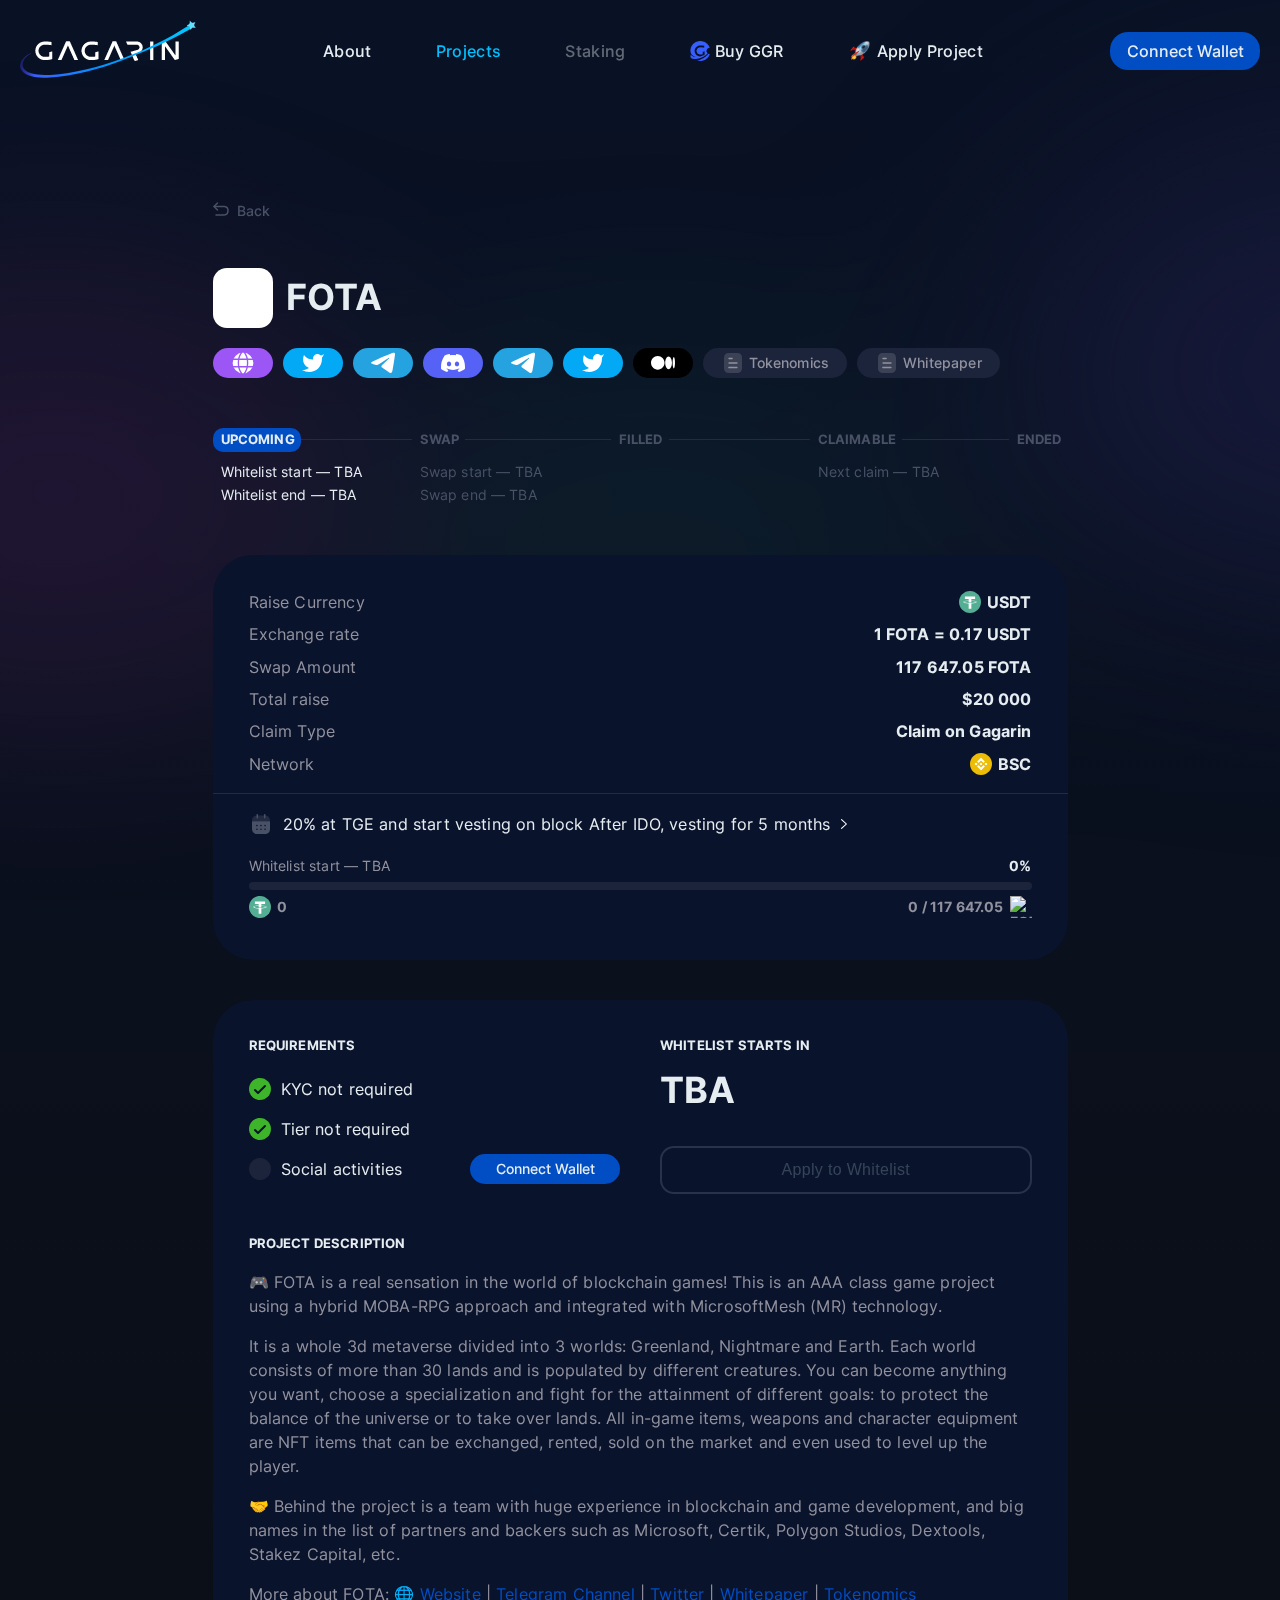
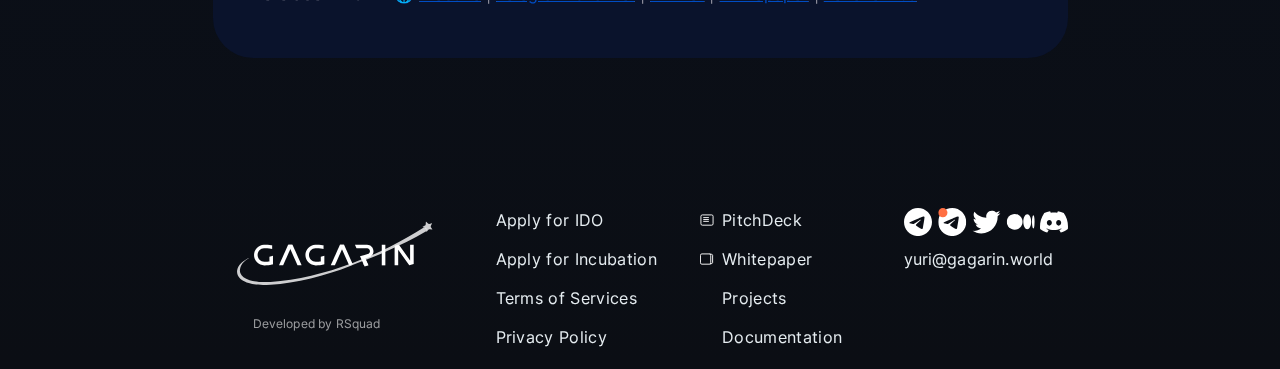
==== presale/index.html @ 229bf3e0 "create presale" ====
<!doctype html>
<html lang="en">

<head>
    <meta charset="utf-8">
    <link rel="apple-touch-icon" sizes="180x180" href="images/apple-touch-icon.png">
    <link rel="icon" type="image/png" sizes="32x32" href="images/favicon-32x32.png">
    <link rel="icon" type="image/png" sizes="16x16" href="images/favicon-16x16.png">
    <link rel="manifest" href="/site.webmanifest">
    <link rel="mask-icon" href="fonts/safari-pinned-tab.svg" color="#5bbad5">
    <link rel="manifest" href="/site.webmanifest">
    <meta name="viewport" content="width=device-width,initial-scale=1">
    <meta name="theme-color" content="#000000">
    <meta name="msapplication-TileColor" content="#ffffff">
    <meta name="description"
        content="Investing in promising projects, raising capital and incubating projects with the help of the expert community. Hold $GGR to get priority-access to project' token sales.">
    <meta name="Keywords"
        content="Launchpad , IDO, Gagarin, launchpad , Redkite, trustpad , daomaker, polkastarter and etc">
    <title>GAGARIN App</title>
    <script type="text/javascript">
        ! function (e, t, a, n, c, m, r) {
            e.ym = e.ym || function () {
                    (e.ym.a = e.ym.a || []).push(arguments)
                }, e.ym.l = 1 * new Date, m = t.createElement(a), r = t.getElementsByTagName(a)[0], m.async = 1, m.src =
                "https://mc.yandex.ru/metrika/tag.js", r.parentNode.insertBefore(m, r)
        }(window, document, "script"), ym(88573962, "init", {
            clickmap: !0,
            trackLinks: !0,
            accurateTrackBounce: !0,
            webvisor: !0
        })
    </script><noscript>
        <div><img src="88573962" style="position:absolute;left:-9999px" alt></div>
    </noscript>
    <script async src="js_1"></script>
    <script>
        function gtag() {
            dataLayer.push(arguments)
        }
        window.dataLayer = window.dataLayer || [], gtag("js", new Date), gtag("config", "G-SLQDMLQT9B")
    </script>
    <link href="css/2.966b94fa.chunk.css" rel="stylesheet">
    <link href="css/main.83d68e7c.chunk.css" rel="stylesheet">
    <style>
        /* .layout__footer {
    width: 100%;
    flex: 0 0 auto;
}
.footer {
    width: 100%;
}
.footer__inner {
    margin: 0 auto;
    max-width: 1320px;
    padding: 50px 0 20px;
    display: flex;
    align-items: center;
    justify-content: space-between;
}
.footer__column {
    display: flex;
    flex-direction: column;
    grid-gap: 15px;
    gap: 15px;
}
.footer__logo-icon {
    width: 239px;
}
.footer__copyright {
    font-size: 12px;
    color: #fff;
    opacity: .6;
    margin-left: 40px;
} */
    </style>
</head>

<body>
    <div id="root">
        <div class="app">
            <div class="layout">
                <div class="layout__inner">
                    <div class="layout__body">
                        <div class="layout__header">
                            <div class="header">
                                <div class="header__inner"><a href="/"><img
                                            src="[data-uri]"
                                            class="header__logo"></a>
                                    <div class="menu">
                                        <div class="menu__inner"><a class="menu__item"
                                                href="https://gagarin.world">About</a><a
                                                class="menu__item _selected">Projects</a>
                                            <div class="menu__item _disabled">Staking</div><a
                                                href="http://private.gagarin.world" class="menu__item"><img
                                                    src="[data-uri]"
                                                    width="20">Buy GGR</a><a class="menu__item"
                                                href="https://forms.gle/pMcLM5b71FaA3Acc9" target="_blank"><img
                                                    src="/static/media/launch.b5c379b4.svg">Apply Project</a>
                                        </div>
                                    </div>
                                    <div class="header__wallet">
                                        <div class="wallet">
                                            <div class="wallet__inner"><button class="button" type="button">
                                                    <div class="button__inner">Connect Wallet</div>
                                                </button></div>
                                        </div>
                                    </div>
                                </div>
                            </div>
                        </div>
                        <div class="page">
                            <div class="page__inner">
                                <div class="page__back"><img src="/static/media/back.887c90a8.svg" alt="back"
                                        class="page__back-icon">Back</div>
                                <div class="project">
                                    <div class="project__title">
                                        <div class="project__logo"
                                            style="background-image: url(&quot;https://i.imgur.com/K7hqvA5.png&quot;); background-size: 80%;">
                                        </div>FOTA
                                    </div>
                                    <div class="project__links"><a class="project__link _website"
                                            href="https://fota.io/" target="_blank"><img
                                                src="/static/media/website-icon.bc9baea6.svg" alt="website"
                                                class="project__link-icon"></a><a class="project__link _twitter"
                                            href="https://twitter.com/fightoftheages" target="_blank"><img
                                                src="/static/media/twitter-icon.fee90920.svg" alt="twitter"
                                                class="project__link-icon"></a><a class="project__link _telegram"
                                            href="https://t.me/fota_groupchat" target="_blank"><img
                                                src="/static/media/telegram-icon.b756171f.svg" alt="telegram"
                                                class="project__link-icon"></a><a class="project__link _discord"
                                            href="https://discord.com/invite/ZzyBfGjKrj" target="_blank"><img
                                                src="/static/media/discord-icon.a00ec76e.svg" alt="discord"
                                                class="project__link-icon"></a><a class="project__link _telegram"
                                            href="https://t.me/fota_channel" target="_blank"><img
                                                src="/static/media/telegram-icon.b756171f.svg" alt="telegram"
                                                class="project__link-icon"></a><a class="project__link _twitter"
                                            href="https://twitter.com/Grey_1811" target="_blank"><img
                                                src="/static/media/twitter-icon.fee90920.svg" alt="twitter"
                                                class="project__link-icon"></a><a class="project__link _medium"
                                            href="https://medium.com/@GAGARIN.World/fota-lets-fight-e15794014830"
                                            target="_blank"><img src="/static/media/medium-icon.055a0b36.svg"
                                                alt="medium" class="project__link-icon"></a><a class="project__link"
                                            href="https://docs.fota.io/12.-tokenomics/12.1.-token-distribution"
                                            target="_blank"><img src="/static/media/doc-icon.cfc50b88.svg"
                                                alt="tokenomics" class="project__link-icon">
                                            <div class="project__link-title">tokenomics</div>
                                        </a><a class="project__link" href="https://docs.fota.io/" target="_blank"><img
                                                src="/static/media/doc-icon.cfc50b88.svg" alt="whitepaper"
                                                class="project__link-icon">
                                            <div class="project__link-title">whitepaper</div>
                                        </a></div>
                                    <div class="project-timeline project__timeline">
                                        <div class="project-timeline__inner">
                                            <div class="project-timeline__item _active">
                                                <div class="project-timeline__item-row">
                                                    <div class="project-timeline__item-title">UPCOMING</div>
                                                    <div class="project-timeline__item-line"></div>
                                                </div>
                                                <div class="project-timeline__item-dates">
                                                    <div class="project-timeline__item-date">Whitelist start — TBA</div>
                                                    <div class="project-timeline__item-date">Whitelist end — TBA</div>
                                                </div>
                                            </div>
                                            <div class="project-timeline__item">
                                                <div class="project-timeline__item-row">
                                                    <div class="project-timeline__item-title">SWAP</div>
                                                    <div class="project-timeline__item-line"></div>
                                                </div>
                                                <div class="project-timeline__item-dates">
                                                    <div class="project-timeline__item-date">Swap start — TBA</div>
                                                    <div class="project-timeline__item-date">Swap end — TBA</div>
                                                </div>
                                            </div>
                                            <div class="project-timeline__item">
                                                <div class="project-timeline__item-row">
                                                    <div class="project-timeline__item-title">FILLED</div>
                                                    <div class="project-timeline__item-line"></div>
                                                </div>
                                            </div>
                                            <div class="project-timeline__item">
                                                <div class="project-timeline__item-row">
                                                    <div class="project-timeline__item-title">CLAIMABLE</div>
                                                    <div class="project-timeline__item-line"></div>
                                                </div>
                                                <div class="project-timeline__item-dates">
                                                    <div class="project-timeline__item-date">Next claim — TBA</div>
                                                </div>
                                            </div>
                                            <div class="project-timeline__item">
                                                <div class="project-timeline__item-row">
                                                    <div class="project-timeline__item-title">ENDED</div>
                                                    <div class="project-timeline__item-line"></div>
                                                </div>
                                            </div>
                                        </div>
                                    </div>
                                    <div class="project__body">
                                        <div class="project__info">
                                            <div class="project-info">
                                                <div class="project-info__list">
                                                    <div class="project-info__list-item">
                                                        <div class="project-info__list-key">Raise Currency</div>
                                                        <div class="project-info__list-value"><img width="22"
                                                                height="22" src="/static/media/usdt.7d7f03c4.svg"
                                                                alt="USDT">USDT</div>
                                                    </div>
                                                    <div class="project-info__list-item">
                                                        <div class="project-info__list-key">Exchange rate</div>
                                                        <div class="project-info__list-value">1 FOTA = 0.17 USDT</div>
                                                    </div>
                                                    <div class="project-info__list-item">
                                                        <div class="project-info__list-key">Swap Amount</div>
                                                        <div class="project-info__list-value">117 647.05 FOTA</div>
                                                    </div>
                                                    <div class="project-info__list-item">
                                                        <div class="project-info__list-key">Total raise</div>
                                                        <div class="project-info__list-value">$20 000</div>
                                                    </div>
                                                    <div class="project-info__list-item">
                                                        <div class="project-info__list-key">Claim Type</div>
                                                        <div class="project-info__list-value">Claim on Gagarin</div>
                                                    </div>
                                                    <div class="project-info__list-item">
                                                        <div class="project-info__list-key">Network</div>
                                                        <div class="project-info__list-value"><img width="22"
                                                                height="22" src="/static/media/bsc-logo.552962d6.svg"
                                                                alt="bsc">BSC</div>
                                                    </div>
                                                </div>
                                                <div class="project-info__bottom">
                                                    <div class="project-info__schedule"><img
                                                            src="/static/media/date-picker.8bce9c8f.svg" alt="">20% at
                                                        TGE and start vesting on block After IDO, vesting for 5
                                                        months<img src="/static/media/arrow-right.9e33bac9.svg" alt="">
                                                    </div>
                                                    <div class="project-info__fill">
                                                        <div class="project-fill">
                                                            <div class="project-fill__row">
                                                                <div class="project-fill__title">Whitelist start — TBA
                                                                </div>
                                                                <div class="project-fill__percent">0%</div>
                                                            </div>
                                                            <div class="project-fill__row">
                                                                <div class="project-fill__bar">
                                                                    <div class="project-fill__bar-active"
                                                                        style="width: 0%;"></div>
                                                                </div>
                                                            </div>
                                                            <div class="project-fill__row">
                                                                <div class="project-fill__raise"><img
                                                                        class="card__bar_tokens-left-icon"
                                                                        src="/static/media/usdt.7d7f03c4.svg" alt="USDT"
                                                                        width="22" height="22"> 0</div>
                                                                <div class="project-fill__fill">0 / 117 647.05 <img
                                                                        class="project-fill__fill-icon"
                                                                        src="https://i.imgur.com/K7hqvA5.png"
                                                                        alt="FOTA"></div>
                                                            </div>
                                                        </div>
                                                    </div>
                                                </div>
                                            </div>
                                        </div>
                                        <div class="project__wizard">
                                            <div class="project-wizard">
                                                <div class="project-wizard__row">
                                                    <div class="project-wizard__col" style="width: 50%;">
                                                        <div class="project-requirements project-wizard__requirements">
                                                            <div class="project-requirements__title">Requirements</div>
                                                            <div class="project-requirements__list">
                                                                <div class="project-requirements__item">
                                                                    <div class="project-requirements__item-key"><img
                                                                            src="/static/media/req-ok.016052da.svg"
                                                                            alt="ok">KYC not required</div>
                                                                    <div class="project-requirements__item-value"></div>
                                                                </div>
                                                                <div class="project-requirements__item">
                                                                    <div class="project-requirements__item-key"><img
                                                                            src="/static/media/req-ok.016052da.svg"
                                                                            alt="ok">Tier not required</div>
                                                                    <div class="project-requirements__item-value"></div>
                                                                </div>
                                                                <div class="project-requirements__item">
                                                                    <div class="project-requirements__item-key"><img
                                                                            src="/static/media/req-empty.964345bd.svg"
                                                                            alt="empty">Social activities</div>
                                                                    <div class="project-requirements__item-value">
                                                                        <button class="button _s" type="button">
                                                                            <div class="button__inner">Connect Wallet
                                                                            </div>
                                                                        </button></div>
                                                                </div>
                                                            </div>
                                                        </div>
                                                    </div>
                                                    <div class="project-wizard__col">
                                                        <div class="project-wizard__timer">
                                                            <div class="project-timer">
                                                                <div class="project-timer__title">Whitelist starts in
                                                                </div>
                                                                <div class="project-timer__tba">TBA</div>
                                                            </div>
                                                        </div>
                                                        <div class="project-whitelist"><button disabled=""
                                                                class="stage-button _disabled">Apply to
                                                                Whitelist</button></div>
                                                    </div>
                                                </div>
                                                <div class="project-wizard__row">
                                                    <div class="project__desc">
                                                        <div class="project__desc-title">Project description</div>
                                                        <div class="project__desc-body">
                                                            <p></p>
                                                            <figure> </figure>
                                                            <p>🎮 FOTA is a real sensation in the world of blockchain
                                                                games! This is an AAA class game project using a hybrid
                                                                MOBA-RPG approach and integrated with MicrosoftMesh (MR)
                                                                technology.</p>
                                                            <p></p>
                                                            <p>It is a whole 3d metaverse divided into 3 worlds:
                                                                Greenland, Nightmare and Earth. Each world consists of
                                                                more than 30 lands and is populated by different
                                                                creatures. You can become anything you want, choose a
                                                                specialization and fight for the attainment of different
                                                                goals: to protect the balance of the universe or to take
                                                                over lands. All in-game items, weapons and character
                                                                equipment are NFT items that can be exchanged, rented,
                                                                sold on the market and even used to level up the player.
                                                            </p>
                                                            <p></p>
                                                            <p>🤝 Behind the project is a team with huge experience in
                                                                blockchain and game development, and big names in the
                                                                list of partners and backers such as Microsoft, Certik,
                                                                Polygon Studios, Dextools, Stakez Capital, etc.</p>
                                                            <p></p>
                                                            <p>More about FOTA: 🌐 <u><a href="http://fota.io/"
                                                                        target="_blank" rel="noreferrer"
                                                                        style="text-decoration:underline">Website</a></u>
                                                                | <u><a href="https://t.me/fota_channel" target="_blank"
                                                                        rel="noreferrer"
                                                                        style="text-decoration:underline">Telegram
                                                                        Channel</a></u> | <u><a
                                                                        href="https://twitter.com/fightoftheages"
                                                                        target="_blank" rel="noreferrer"
                                                                        style="text-decoration:underline">Twitter</a></u>
                                                                | <u><a href="https://docs.fota.io/" target="_blank"
                                                                        rel="noreferrer"
                                                                        style="text-decoration:underline">Whitepaper</a></u>
                                                                | <u><a href="https://docs.fota.io/12.-tokenomics/12.1.-token-distribution"
                                                                        target="_blank" rel="noreferrer"
                                                                        style="text-decoration:underline">Tokenomics</a></u>
                                                            </p>
                                                        </div>
                                                    </div>
                                                </div>
                                            </div>
                                        </div>
                                    </div>
                                </div>
                            </div>
                        </div>
                    </div>
                    <div class="layout__footer">
                        <div class="footer">
                            <div class="footer__inner">
                                <div class="footer__column"><a class="footer__logo" href="https://gagarin.world"><img
                                            class="footer__logo-icon" src="/static/media/Gagarin-logo.a1650d02.svg"
                                            alt="gagarin"></a>
                                    <div class="footer__copyright">Developed by <a href="https://rsquad.io/"
                                            target="_blank">RSquad</a></div>
                                </div>
                                <div class="footer__block">
                                    <div class="footer__menu">
                                        <div class="footer__column-group">
                                            <div class="footer__column"><a class="footer__menu-item"
                                                    href="https://docs.google.com/forms/u/1/d/e/1FAIpQLSdwpbewPKWrRxxDcYjG2VjmI4S7tkAh-Ho7O18tkCuVvcahSg/viewform?usp=send_form"
                                                    target="_blank">Apply for IDO</a><a class="footer__menu-item"
                                                    href="https://docs.google.com/forms/d/e/1FAIpQLScsSy_3HCxMID415WgRXbP2WFvzL_qkPX4n_w80VHENHngCLg/viewform"
                                                    target="_blank">Apply for Incubation</a></div>
                                            <div class="footer__column"><a class="footer__menu-item"
                                                    href="https://gagarin.world/GGR_Terms_of_Use_v01.pdf"
                                                    target="_blank">Terms of Services</a><a class="footer__menu-item"
                                                    href="https://gagarin.world/GGR_Privacy_Policy_v01.pdf"
                                                    target="_blank">Privacy Policy</a></div>
                                        </div>
                                        <div class="footer__column-group">
                                            <div class="footer__column"><a class="footer__menu-item"
                                                    href="https://docsend.com/view/fbjwnxhsnnkdxfa5/d/pr5ui6b85bpg3yqj"
                                                    target="_blank"><img class="footer__menu-icon"
                                                        src="/static/media/Pitchdeck.cae2a401.svg" alt="PitchDeck"
                                                        width="14" height="14">PitchDeck</a><a class="footer__menu-item"
                                                    href="https://docsend.com/view/fbjwnxhsnnkdxfa5/d/gm3egdnwj4y3s838"
                                                    target="_blank"><img class="footer__menu-icon"
                                                        src="/static/media/WhitePaper.e009123b.svg" alt="Whitepaper"
                                                        width="14" height="14">Whitepaper</a></div>
                                            <div class="footer__column"><a class="footer__menu-item"
                                                    href="https://gagarin.world/#projects">Projects</a><a
                                                    class="footer__menu-item"
                                                    href="https://gagarin-launchpad.gitbook.io/internal-wiki/"
                                                    target="_blank">Documentation</a></div>
                                        </div>
                                    </div>
                                    <div class="footer__column">
                                        <div class="footer__social"><a class="footer__social-item"
                                                href="https://t.me/Gagarin_Launchpad_Chat" target="_blank"><img
                                                    src="/static/media/telegram-negative.1ac1c435.svg"></a><a
                                                class="footer__social-item" href="https://t.me/gagarin_launchpad"
                                                target="_blank"><img
                                                    src="/static/media/telegram-negative-n.583653c4.svg"></a><a
                                                class="footer__social-item" href="https://twitter.com/GAGARIN_World"
                                                target="_blank"><img
                                                    src="/static/media/twitter-negative.bc2c19c8.svg"></a><a
                                                class="footer__social-item" href="https://medium.com/@GAGARIN.World"
                                                target="_blank"><img
                                                    src="/static/media/medium-negative.26432ebd.svg"></a><a
                                                class="footer__social-item" href="https://discord.gg/6FPvg5RDbc"
                                                target="_blank"><img
                                                    src="/static/media/discord-negative.95ecbaa2.svg"></a></div><a
                                            class="footer__email"
                                            href="mailto:yuri@gagarin.world">yuri@gagarin.world</a>
                                    </div>
                                </div>
                            </div>
                        </div>
                    </div>
                </div>
            </div>
        </div>
    </div>
    <script src="js/blockpass-kyc-connect.prod.js"></script>
    <!-- <script>
        ! function (e) {
            function r(r) {
                for (var n, a, i = r[0], l = r[1], f = r[2], p = 0, s = []; p < i.length; p++) a = i[p], Object
                    .prototype.hasOwnProperty.call(o, a) && o[a] && s.push(o[a][0]), o[a] = 0;
                for (n in l) Object.prototype.hasOwnProperty.call(l, n) && (e[n] = l[n]);
                for (c && c(r); s.length;) s.shift()();
                return u.push.apply(u, f || []), t()
            }

            function t() {
                for (var e, r = 0; r < u.length; r++) {
                    for (var t = u[r], n = !0, i = 1; i < t.length; i++) {
                        var l = t[i];
                        0 !== o[l] && (n = !1)
                    }
                    n && (u.splice(r--, 1), e = a(a.s = t[0]))
                }
                return e
            }
            var n = {},
                o = {
                    1: 0
                },
                u = [];

            function a(r) {
                if (n[r]) return n[r].exports;
                var t = n[r] = {
                    i: r,
                    l: !1,
                    exports: {}
                };
                return e[r].call(t.exports, t, t.exports, a), t.l = !0, t.exports
            }
            a.m = e, a.c = n, a.d = function (e, r, t) {
                a.o(e, r) || Object.defineProperty(e, r, {
                    enumerable: !0,
                    get: t
                })
            }, a.r = function (e) {
                "undefined" != typeof Symbol && Symbol.toStringTag && Object.defineProperty(e, Symbol.toStringTag, {
                    value: "Module"
                }), Object.defineProperty(e, "__esModule", {
                    value: !0
                })
            }, a.t = function (e, r) {
                if (1 & r && (e = a(e)), 8 & r) return e;
                if (4 & r && "object" == typeof e && e && e.__esModule) return e;
                var t = Object.create(null);
                if (a.r(t), Object.defineProperty(t, "default", {
                        enumerable: !0,
                        value: e
                    }), 2 & r && "string" != typeof e)
                    for (var n in e) a.d(t, n, function (r) {
                        return e[r]
                    }.bind(null, n));
                return t
            }, a.n = function (e) {
                var r = e && e.__esModule ? function () {
                    return e.default
                } : function () {
                    return e
                };
                return a.d(r, "a", r), r
            }, a.o = function (e, r) {
                return Object.prototype.hasOwnProperty.call(e, r)
            }, a.p = "/";
            var i = this["webpackJsonpgagarin-react"] = this["webpackJsonpgagarin-react"] || [],
                l = i.push.bind(i);
            i.push = r, i = i.slice();
            for (var f = 0; f < i.length; f++) r(i[f]);
            var c = l;
            t()
        }([])
    </script> -->
    <script src="js/2.1d6c9036.chunk.js"></script>
    <script src="js/main.9cf7c349.chunk.js"></script>
</body>

</html>
---- presale/css/2.966b94fa.chunk.css ----
@font-face{font-family:"swiper-icons";src:url("data:application/font-woff;charset=utf-8;base64, [base64]//wADZ2x5ZgAAAywAAADMAAAD2MHtryVoZWFkAAABbAAAADAAAAA2E2+eoWhoZWEAAAGcAAAAHwAAACQC9gDzaG10eAAAAigAAAAZAAAArgJkABFsb2NhAAAC0AAAAFoAAABaFQAUGG1heHAAAAG8AAAAHwAAACAAcABAbmFtZQAAA/gAAAE5AAACXvFdBwlwb3N0AAAFNAAAAGIAAACE5s74hXjaY2BkYGAAYpf5Hu/j+W2+MnAzMYDAzaX6QjD6/4//Bxj5GA8AuRwMYGkAPywL13jaY2BkYGA88P8Agx4j+/8fQDYfA1AEBWgDAIB2BOoAeNpjYGRgYNBh4GdgYgABEMnIABJzYNADCQAACWgAsQB42mNgYfzCOIGBlYGB0YcxjYGBwR1Kf2WQZGhhYGBiYGVmgAFGBiQQkOaawtDAoMBQxXjg/wEGPcYDDA4wNUA2CCgwsAAAO4EL6gAAeNpj2M0gyAACqxgGNWBkZ2D4/wMA+xkDdgAAAHjaY2BgYGaAYBkGRgYQiAHyGMF8FgYHIM3DwMHABGQrMOgyWDLEM1T9/w8UBfEMgLzE////P/5//f/V/xv+r4eaAAeMbAxwIUYmIMHEgKYAYjUcsDAwsLKxc3BycfPw8jEQA/[base64]/uznmfPFBNODM2K7MTQ45YEAZqGP81AmGGcF3iPqOop0r1SPTaTbVkfUe4HXj97wYE+yNwWYxwWu4v1ugWHgo3S1XdZEVqWM7ET0cfnLGxWfkgR42o2PvWrDMBSFj/IHLaF0zKjRgdiVMwScNRAoWUoH78Y2icB/yIY09An6AH2Bdu/UB+yxopYshQiEvnvu0dURgDt8QeC8PDw7Fpji3fEA4z/PEJ6YOB5hKh4dj3EvXhxPqH/SKUY3rJ7srZ4FZnh1PMAtPhwP6fl2PMJMPDgeQ4rY8YT6Gzao0eAEA409DuggmTnFnOcSCiEiLMgxCiTI6Cq5DZUd3Qmp10vO0LaLTd2cjN4fOumlc7lUYbSQcZFkutRG7g6JKZKy0RmdLY680CDnEJ+UMkpFFe1RN7nxdVpXrC4aTtnaurOnYercZg2YVmLN/d/gczfEimrE/fs/bOuq29Zmn8tloORaXgZgGa78yO9/cnXm2BpaGvq25Dv9S4E9+5SIc9PqupJKhYFSSl47+Qcr1mYNAAAAeNptw0cKwkAAAMDZJA8Q7OUJvkLsPfZ6zFVERPy8qHh2YER+3i/BP83vIBLLySsoKimrqKqpa2hp6+jq6RsYGhmbmJqZSy0sraxtbO3sHRydnEMU4uR6yx7JJXveP7WrDycAAAAAAAH//wACeNpjYGRgYOABYhkgZgJCZgZNBkYGLQZtIJsFLMYAAAw3ALgAeNolizEKgDAQBCchRbC2sFER0YD6qVQiBCv/H9ezGI6Z5XBAw8CBK/m5iQQVauVbXLnOrMZv2oLdKFa8Pjuru2hJzGabmOSLzNMzvutpB3N42mNgZGBg4GKQYzBhYMxJLMlj4GBgAYow/P/PAJJhLM6sSoWKfWCAAwDAjgbRAAB42mNgYGBkAIIbCZo5IPrmUn0hGA0AO8EFTQAA") format("woff");font-weight:400;font-style:normal}:root{--swiper-theme-color:#007aff}.swiper{margin-left:auto;margin-right:auto;position:relative;overflow:hidden;list-style:none;padding:0;z-index:1}.swiper-vertical>.swiper-wrapper{flex-direction:column}.swiper-wrapper{position:relative;width:100%;height:100%;z-index:1;display:flex;transition-property:-webkit-transform;transition-property:transform;transition-property:transform,-webkit-transform;box-sizing:content-box}.swiper-android .swiper-slide,.swiper-wrapper{-webkit-transform:translateZ(0);transform:translateZ(0)}.swiper-pointer-events{touch-action:pan-y}.swiper-pointer-events.swiper-vertical{touch-action:pan-x}.swiper-slide{flex-shrink:0;width:100%;height:100%;position:relative;transition-property:-webkit-transform;transition-property:transform;transition-property:transform,-webkit-transform}.swiper-slide-invisible-blank{visibility:hidden}.swiper-autoheight,.swiper-autoheight .swiper-slide{height:auto}.swiper-autoheight .swiper-wrapper{align-items:flex-start;transition-property:height,-webkit-transform;transition-property:transform,height;transition-property:transform,height,-webkit-transform}.swiper-backface-hidden .swiper-slide{-webkit-transform:translateZ(0);transform:translateZ(0);-webkit-backface-visibility:hidden;backface-visibility:hidden}.swiper-3d,.swiper-3d.swiper-css-mode .swiper-wrapper{-webkit-perspective:1200px;perspective:1200px}.swiper-3d .swiper-cube-shadow,.swiper-3d .swiper-slide,.swiper-3d .swiper-slide-shadow,.swiper-3d .swiper-slide-shadow-bottom,.swiper-3d .swiper-slide-shadow-left,.swiper-3d .swiper-slide-shadow-right,.swiper-3d .swiper-slide-shadow-top,.swiper-3d .swiper-wrapper{-webkit-transform-style:preserve-3d;transform-style:preserve-3d}.swiper-3d .swiper-slide-shadow,.swiper-3d .swiper-slide-shadow-bottom,.swiper-3d .swiper-slide-shadow-left,.swiper-3d .swiper-slide-shadow-right,.swiper-3d .swiper-slide-shadow-top{position:absolute;left:0;top:0;width:100%;height:100%;pointer-events:none;z-index:10}.swiper-3d .swiper-slide-shadow{background:rgba(0,0,0,.15)}.swiper-3d .swiper-slide-shadow-left{background-image:linear-gradient(270deg,rgba(0,0,0,.5),transparent)}.swiper-3d .swiper-slide-shadow-right{background-image:linear-gradient(90deg,rgba(0,0,0,.5),transparent)}.swiper-3d .swiper-slide-shadow-top{background-image:linear-gradient(0deg,rgba(0,0,0,.5),transparent)}.swiper-3d .swiper-slide-shadow-bottom{background-image:linear-gradient(180deg,rgba(0,0,0,.5),transparent)}.swiper-css-mode>.swiper-wrapper{overflow:auto;scrollbar-width:none;-ms-overflow-style:none}.swiper-css-mode>.swiper-wrapper::-webkit-scrollbar{display:none}.swiper-css-mode>.swiper-wrapper>.swiper-slide{scroll-snap-align:start start}.swiper-horizontal.swiper-css-mode>.swiper-wrapper{-ms-scroll-snap-type:x mandatory;scroll-snap-type:x mandatory}.swiper-vertical.swiper-css-mode>.swiper-wrapper{-ms-scroll-snap-type:y mandatory;scroll-snap-type:y mandatory}.swiper-centered>.swiper-wrapper:before{content:"";flex-shrink:0;order:9999}.swiper-centered.swiper-horizontal>.swiper-wrapper>.swiper-slide:first-child{-webkit-margin-start:var(--swiper-centered-offset-before);margin-inline-start:var(--swiper-centered-offset-before)}.swiper-centered.swiper-horizontal>.swiper-wrapper:before{height:100%;width:var(--swiper-centered-offset-after)}.swiper-centered.swiper-vertical>.swiper-wrapper>.swiper-slide:first-child{-webkit-margin-before:var(--swiper-centered-offset-before);margin-block-start:var(--swiper-centered-offset-before)}.swiper-centered.swiper-vertical>.swiper-wrapper:before{width:100%;height:var(--swiper-centered-offset-after)}.swiper-centered>.swiper-wrapper>.swiper-slide{scroll-snap-align:center center}
---- presale/css/main.83d68e7c.chunk.css ----
@import url(css2.css);.app{position:relative;z-index:1;background-image:linear-gradient(180deg,#091225,#0b0e14);background-repeat:no-repeat}.app:after{content:"";height:100%;width:100%;position:fixed;left:0;top:0;will-change:transform;background:url(../fonts/bg.b10a19e7.svg);background-size:cover;z-index:-1}.footer{width:100%}.footer__inner{margin:0 auto;max-width:1320px;padding:50px 0 20px;display:flex;align-items:center;justify-content:space-between}.footer__block{width:100%;display:flex}.footer__column{display:flex;flex-direction:column;grid-gap:15px;gap:15px}.footer__column-group{display:flex;align-items:center;justify-content:space-around}.footer__column-group:first-child{width:55%}.footer__column-group:last-child{width:45%}.footer__menu{width:100%;display:flex;align-items:center;justify-content:space-between}.footer__menu-item{position:relative;padding:4px;display:flex;align-items:center;font-size:16px;line-height:100%;letter-spacing:.02em}.footer__menu-icon{position:absolute;top:-2px;left:-4px;-webkit-transform:translate(-100%,50%);transform:translate(-100%,50%)}.footer__logo-icon{width:239px}.footer__social{display:flex;grid-gap:6px;gap:6px}.footer__social-item{width:28px;height:28px}.footer__copyright{font-size:12px;color:#fff;opacity:.6;margin-left:40px}@media(max-width:1320px){.footer__inner{max-width:855px;align-items:start}.footer__menu{margin-left:40px}.footer__column-group{flex-direction:column;align-items:start;grid-gap:15px;gap:15px}.footer__column-group:last-child{width:45%}}@media(max-width:960px){.footer__inner{max-width:640px}.footer__menu-item{font-size:13px}.footer__logo-icon{width:143px}.footer__email{font-size:13px}.footer__copyright{margin-left:10px}}@media(max-width:639px){.footer__inner{flex-direction:column-reverse;align-items:center;padding:20px 40px 80px;max-width:100%;grid-gap:40px;gap:40px}.footer__inner>.footer__column:first-child{flex-direction:row;align-items:center;grid-gap:0;gap:0}.footer__block{flex-direction:column;align-items:center;grid-gap:40px;gap:40px}.footer__menu{max-width:300px;margin-left:0}.footer__menu-icon{display:none}.footer__social{margin-bottom:13px}.footer__email{font-size:16px}}.button{background:#004dc4;border-radius:18px;border:none;outline:none;padding:9px 32px;font-family:inherit;font-weight:500;font-size:16px;cursor:pointer;color:#e6edf1;transition:all .3s ease}.button__inner{display:flex;align-items:center;grid-gap:8px;gap:8px;justify-content:center}.button._blank{background:transparent;border:2px solid rgba(149,181,191,.2)}.button._disabled{pointer-events:none;opacity:.3}.button._secondary{background:#1b243b}.button._secondary:hover{color:#004dc4}.button._s{height:30px;padding:0 18px;font-weight:500;font-size:14px;line-height:140%}@media(max-width:1320px){.button{min-width:150px;padding:9px 16px}}@media(max-width:960px){.button{padding:9px 10px}.button._s{padding:0 10px}}@media(max-width:639px){.button._blank{width:100%;font-size:14px}}.wallet__inner{display:flex;grid-gap:20px;gap:20px}.wallet__inner_img{height:24px;width:24px}.wallet__address,.wallet__network{font-size:16px}.header{width:100%}.header,.header__logo{position:relative;z-index:10}.header__inner{margin:0 auto;max-width:1600px;padding:20px;align-items:center;grid-gap:15px;gap:15px}.header__btn,.header__inner{display:flex;justify-content:space-between}.header__btn{position:relative;cursor:pointer;width:20px;height:16px;flex-direction:column}.header__btn-row{width:20px;height:2px;background-color:#00bfff;border-radius:15px;transition:-webkit-transform .3s;transition:transform .3s;transition:transform .3s,-webkit-transform .3s}.header__btn-row._opened:first-child{position:absolute;-webkit-transform:rotate(45deg);transform:rotate(45deg);top:7px}.header__btn-row._opened:last-child{position:absolute;-webkit-transform:rotate(-45deg);transform:rotate(-45deg);bottom:7px}.header__btn-row._opened:nth-child(2){opacity:0}.menu{max-width:660px;width:100%}.menu__inner{width:100%;justify-content:space-between}.menu__inner,.menu__item{display:flex;align-items:center}.menu__item{cursor:pointer;font-weight:500;font-size:16px;letter-spacing:.02em;grid-gap:5px;gap:5px}.menu__item._disabled{opacity:.4;pointer-events:none}.menu__item._selected{pointer-events:none;color:#00bfff}.menu__item:hover{color:#00bfff}@media(max-width:960px){.menu{position:fixed;top:0;left:0;height:100vh;max-width:100vw;width:100vw;background:#0a1327;-webkit-transform:translateY(-100%);transform:translateY(-100%);transition:-webkit-transform .3s;transition:transform .3s;transition:transform .3s,-webkit-transform .3s;overflow:auto}.menu__inner{padding:100px 16px 16px;flex-direction:column;justify-content:center;align-items:start;grid-gap:30px;gap:30px}.menu._open{-webkit-transform:translateY(0);transform:translateY(0)}.menu__item{font-size:28px;text-transform:uppercase;font-weight:600;flex-direction:row-reverse;grid-gap:10px;gap:10px}}.layout{height:100%}.layout__inner{display:flex;flex-direction:column;height:100%}.layout__header{width:100%;margin-bottom:100px}.layout__body{flex:1 0 auto;min-height:calc(100vh - 177px);padding-bottom:100px}.layout__footer{width:100%;flex:0 0 auto}@media(max-width:960px){.layout__header{margin-bottom:40px}}@media(max-width:639px){.layout__body{padding-bottom:60px}}.modal{padding:36px;position:relative;max-height:calc(100vh - 32px)}.modal__close{position:absolute;right:36px;top:36px;width:24px;height:24px;background:no-repeat 50% url(../fonts/close.64b0bb08.svg);background-color:#0a132c;background-size:cover;cursor:pointer}.modal__body{max-height:calc(100vh - 96px);overflow:auto}.modal__body::-webkit-scrollbar{width:5px}.modal__body::-webkit-scrollbar-track{background:#232647;border-radius:5px}.modal__body::-webkit-scrollbar-thumb{background:#485066;border-radius:5px}.modal__body::-webkit-scrollbar-thumb:hover{background:#92929e}@media(max-width:960px){.modal{padding:30px 54px}.modal__body{max-height:calc(100vh - 92px)}.modal__close{top:30px;right:30px}}@media(max-width:639px){.modal{padding:18px 14px}.modal__body{max-height:calc(100vh - 68px)}.modal__close{top:18px;right:14px}}.wallet-modal__title{font-weight:600;font-size:28px;line-height:120%;text-align:center;margin:0 50px 40px}.wallet-modal__list{display:flex;justify-content:center;flex-wrap:wrap;grid-gap:20px;gap:20px}.wallet-modal__wallet{width:100%;max-width:45%;cursor:pointer;padding:12px;display:flex;align-items:center;flex-direction:column;border-radius:18px}.wallet-modal__wallet:hover{background:#212b44}.wallet-modal__wallet-title{font-weight:700;line-height:120%;text-align:center}.wallet-modal__wallet-icon{width:80px;height:80px;margin-bottom:18px}@media(max-width:960px){.wallet-modal__title{font-size:24px;margin:0 0 28px}.wallet-modal__list{grid-gap:10px;gap:10px}}@media(max-width:639px){.wallet-modal__list{grid-gap:20px;gap:20px}.wallet-modal__wallet{width:130px}.wallet-modal__wallet-icon{width:60px;height:60px;margin-bottom:12px}}@media(max-height:450px){.wallet-modal__title{margin-bottom:18px}.wallet-modal__wallet-icon{width:60px;height:60px;margin-bottom:12px}.wallet-modal__wallet-title{font-size:14px}}.rocket-loader{position:relative;width:100%;height:100%;flex-direction:column}.rocket-loader,.rocket-loader__inner{display:flex;justify-content:center;align-items:center}.rocket-loader__inner{height:100px;width:100px;border-radius:50%;-webkit-animation:moveParticles 6s linear infinite;animation:moveParticles 6s linear infinite;background:linear-gradient(90deg,#485066,transparent 10%) 0 20%/180% .1rem repeat-x,linear-gradient(90deg,#485066,transparent 20%) 0 80%/150% .2rem repeat-x,linear-gradient(90deg,#485066,transparent 5%) 0 65%/100% .2rem repeat-x,linear-gradient(90deg,#485066,transparent 5%) 0 40%/220% .2rem repeat-x;overflow:hidden;box-shadow:inset 0 0 60px 0 rgba(0,0,0,.1);text-align:center;-webkit-transform:rotate(-45deg);transform:rotate(-45deg)}.rocket-loader__icon{width:35px;-webkit-animation:moveRocket .4s linear infinite alternate;animation:moveRocket .4s linear infinite alternate}.rocket-loader__icon>g>path:first-child{-webkit-animation:moveFlames .08s linear infinite alternate;animation:moveFlames .08s linear infinite alternate}.rocket-loader__icon>g>path:nth-child(2){-webkit-animation:moveFlames .06s linear infinite alternate;animation:moveFlames .06s linear infinite alternate}.rocket-loader__icon>g>path:nth-child(3){-webkit-animation:moveFlames .05s linear infinite alternate;animation:moveFlames .05s linear infinite alternate}.rocket-loader__title{text-transform:uppercase;color:#485166;font-weight:600;font-size:10px;line-height:100%;letter-spacing:.01em}.rocket-loader__title-container{display:none;position:absolute;padding:3px 5px;border-radius:10px;top:50%;left:50%;-webkit-transform:translate(-50%,-180%);transform:translate(-50%,-180%);-webkit-animation:flashing .8s linear infinite alternate;animation:flashing .8s linear infinite alternate}@-webkit-keyframes moveParticles{to{background-position-x:-200rem}}@keyframes moveParticles{to{background-position-x:-200rem}}@-webkit-keyframes flashing{0%{opacity:1}to{opacity:.4}}@keyframes flashing{0%{opacity:1}to{opacity:.4}}@-webkit-keyframes moveText{0%{-webkit-transform:translate(-50%);transform:translate(-50%)}20%{-webkit-transform:translate(-53%,1%);transform:translate(-53%,1%)}50%{-webkit-transform:translate(-54%,6%);transform:translate(-54%,6%)}70%{-webkit-transform:translate(-56%,2%);transform:translate(-56%,2%)}to{-webkit-transform:translate(-58%,-8%);transform:translate(-58%,-8%)}}@keyframes moveText{0%{-webkit-transform:translate(-50%);transform:translate(-50%)}20%{-webkit-transform:translate(-53%,1%);transform:translate(-53%,1%)}50%{-webkit-transform:translate(-54%,6%);transform:translate(-54%,6%)}70%{-webkit-transform:translate(-56%,2%);transform:translate(-56%,2%)}to{-webkit-transform:translate(-58%,-8%);transform:translate(-58%,-8%)}}@-webkit-keyframes moveFlames{0%{-webkit-transform:translate(-2%,2%);transform:translate(-2%,2%)}to{-webkit-transform:translate(12%,-12%);transform:translate(12%,-12%)}}@keyframes moveFlames{0%{-webkit-transform:translate(-2%,2%);transform:translate(-2%,2%)}to{-webkit-transform:translate(12%,-12%);transform:translate(12%,-12%)}}@-webkit-keyframes moveRocket{0%{-webkit-transform:translate(0) rotate(45deg);transform:translate(0) rotate(45deg)}20%{-webkit-transform:translate(3%,1%) rotate(45.5deg);transform:translate(3%,1%) rotate(45.5deg)}50%{-webkit-transform:translate(4%,6%) rotate(45deg);transform:translate(4%,6%) rotate(45deg)}70%{-webkit-transform:translate(6%,2%) rotate(45.5deg);transform:translate(6%,2%) rotate(45.5deg)}to{-webkit-transform:translate(8%,-8%) rotate(45deg);transform:translate(8%,-8%) rotate(45deg)}}@keyframes moveRocket{0%{-webkit-transform:translate(0) rotate(45deg);transform:translate(0) rotate(45deg)}20%{-webkit-transform:translate(3%,1%) rotate(45.5deg);transform:translate(3%,1%) rotate(45.5deg)}50%{-webkit-transform:translate(4%,6%) rotate(45deg);transform:translate(4%,6%) rotate(45deg)}70%{-webkit-transform:translate(6%,2%) rotate(45.5deg);transform:translate(6%,2%) rotate(45.5deg)}to{-webkit-transform:translate(8%,-8%) rotate(45deg);transform:translate(8%,-8%) rotate(45deg)}}.switcher{background:#0a132c;border-radius:20px;width:-webkit-fit-content;width:-moz-fit-content;width:fit-content}.switcher__items{display:flex;align-items:center}.switcher__item{position:relative;cursor:pointer;border-radius:20px;text-transform:capitalize;padding:14px 28px;font-weight:500;font-size:20px;line-height:100%;color:#485166;transition:color .3s}.switcher__item-text{position:relative;text-align:center;z-index:2}.switcher__item._active{color:#e6edf1}.switcher__active{border-radius:20px;position:absolute;z-index:1;background:#014dc4;color:#e6edf1}@media(max-width:960px){.switcher__item{padding:7px 10px;font-size:14px}}@media(max-width:639px){.switcher{background:transparent}.switcher__items{grid-gap:8px;gap:8px;flex-wrap:wrap;justify-content:center}.switcher__item{background:#0a132c;min-width:60px;padding:8px 10px;border:1px solid #1b243b}}.project-fill__row{display:flex;justify-content:space-between;align-items:center;margin-bottom:6px}.project-fill__title{font-size:14px;line-height:140%;color:#92929e}.project-fill__percent{font-weight:600;font-size:14px;line-height:140%}.project-fill__bar{background:#1b243b;border-radius:8px;width:100%;height:8px}.project-fill__bar-active{width:33%;border-radius:8px;height:100%;background:#004dc4}.project-fill__fill,.project-fill__raise{font-weight:600;font-size:14px;line-height:140%;color:#92929e;display:flex;grid-gap:6px;gap:6px;align-items:center}.project-fill__fill-icon{width:22px;height:22px}.project-fill__filled{width:100%;font-weight:500;font-size:16px;line-height:140%;color:#485166;text-align:center}@media(max-width:639px){.project-fill__title{font-weight:600;color:#e6edf1}.project-fill__row:last-child{display:block}.project-fill__icon{display:none}.project-fill__bar{margin-bottom:10px}.project-fill__raise{margin-bottom:8px}}.project-tag{width:-webkit-fit-content;width:-moz-fit-content;width:fit-content;margin-right:18px;border-radius:8px}.project-tag:last-child{margin-right:0}.project-tag__value{padding:5px 10px;text-transform:uppercase;font-weight:700;font-size:14px;color:#fff;line-height:100%}.project-tag._upcoming{background-color:#5d04ed}.project-tag._closed{background-color:#353444}.project-tag._live{background-color:#5d04ed}@media(max-width:960px){.project-tag{margin-right:6px}.project-tag__value{padding:4px 8px;font-size:12px}}@media(max-width:639px){.project-tag{margin-right:4px}}.project-item{border:1px solid #212b44;border-radius:20px;background:#0a132c}.project-item__head{height:150px;border-bottom:1px solid #212b44;border-top-left-radius:20px;border-top-right-radius:20px;background-position:50%;background-repeat:no-repeat;background-size:70% auto;display:block;padding:20px}.project-item__tags{display:flex}.project-item__body{height:calc(100% - 150px);flex-direction:column;padding:20px}.project-item__body,.project-item__row{display:flex;justify-content:space-between}.project-item__row{align-items:center;margin-bottom:20px}.project-item__row:last-child{margin-bottom:0}.project-item__row-group{margin-bottom:20px}.project-item__row-group:last-child{margin-bottom:0}.project-item__title{font-weight:600;font-size:24px;line-height:120%}.project-item__stable{width:30px;height:30px;border-radius:50%}.project-item__links{flex-wrap:wrap;grid-gap:18px;gap:18px}.project-item__link,.project-item__links{display:flex;align-items:center}.project-item__link-icon{width:24px;height:24px}.project-item__link-title{text-transform:capitalize;font-weight:600;color:#6e7484;font-size:14px;line-height:140%;margin-left:4px}.project-item__info{width:100%}.project-item__info-item{display:flex;justify-content:space-between;margin-bottom:10px}.project-item__info-item:last-child{margin-bottom:0}.project-item__info-key{color:#485166}.project-item__info-value{font-weight:600}.project-item__info-key,.project-item__info-value{font-size:16px;line-height:140%}.project-item__button,.project-item__progress{width:100%}@media(max-width:960px){.project-item__stable{width:20px;height:20px}.project-item__head{height:140px;padding:10px}.project-item__title{font-size:18px}.project-item__body{height:calc(100% - 140px);padding:10px}.project-item__info-key{color:#92929e;font-weight:600;font-size:14px}.project-item__info-value{font-size:14px}.project-item__button{border-radius:14px}}@media(max-width:639px){.project-item__head{height:100px;padding:14px}.project-item__title{font-size:20px}.project-item__body{padding:14px}.project-item__link-icon{width:22px;height:22px}.project-item__link-title{font-weight:500;font-size:12px}.project-item__row{margin-bottom:14px}.project-item__button{font-size:13px}}.project-list{width:100%}.project-list__title{font-weight:500;font-size:24px;line-height:100%;margin-bottom:40px}.project-list__switcher{margin-bottom:40px}.project-list__loader{height:400px}.project-list__items{display:flex;flex-wrap:wrap;grid-gap:20px;gap:20px;width:100%}.project-list__item{width:420px}@media(max-width:1320px){.project-list>.page__inner:first-child{max-width:855px}.project-list__items{width:855px;margin:auto;grid-gap:15px;gap:15px}}@media(max-width:960px){.project-list>.page__inner:first-child{max-width:640px}.project-list>.page__inner:last-child{max-width:100%;padding:0}.project-list__title{font-size:18px;margin-bottom:20px}.project-list__switcher{margin-bottom:20px}.project-list__items{flex-wrap:nowrap;grid-gap:9px;gap:9px;width:100%}.project-list__item{width:315px}}@media(max-width:639px){.project-list__title{font-size:20px;text-align:center;margin-bottom:28px}.project-list__switcher{display:flex;justify-content:center;margin-bottom:28px}.project-list__item{width:290px}}.main__buttons{display:flex;grid-gap:18px;gap:18px}.main__launch{background:linear-gradient(266.88deg,#0a1f70 -19.64%,#1649ff 140.38%);border-radius:40px;width:100%;min-height:210px;text-align:center}.main__launch-inner{display:flex;flex-direction:column;align-items:center;padding:40px 222px}.main__launch-title{font-weight:700;font-size:32px;line-height:120%;letter-spacing:-.01em;margin-bottom:10px}.main__launch-desc{width:100%;font-size:16px;line-height:140%;letter-spacing:-.01em;margin-bottom:20px}.main__launch-btn{padding:12px 28px;display:flex;align-items:center;background:#080b0f;text-transform:uppercase;border-radius:14px;font-weight:700;font-size:13px;line-height:100%;letter-spacing:-.01em}.main__launch-btn-icon{margin-right:8px}@media(max-width:1320px){.main__launch-inner{padding:25px 80px}}@media(max-width:960px){.main__launch-inner{padding:30px 108px}.main__launch-title{font-size:24px;margin-bottom:10px}.main__launch-desc{font-size:14px;margin-bottom:20px}}@media(max-width:639px){.main__buttons{flex-direction:column;width:100%}.main__launch{border-radius:20px}.main__launch-inner{padding:14px;text-align:left}.main__launch-title{line-height:140%;margin-bottom:14px}.main__launch-desc{margin-bottom:28px}}.project__link{border-radius:56px;display:flex;justify-content:center;align-items:center;padding:3px 18px;background-color:#1b243b}.project__link-icon{width:24px;height:24px}.project__link-title{margin-left:4px;color:#92929e;font-weight:500;font-size:14px;line-height:140%;text-transform:capitalize}.project__link._telegram{background-color:#25a2e0}.project__link._twitter{background-color:#03a9f4}.project__link._discord{background-color:#5662f6}.project__link._website{background-color:#9c56f6}.project__link._bscscan{background-color:#f0b90b}.project__link._medium{background-color:#000}.project__link._document{background-color:#25a2e0}.project__link._instagram{background:radial-gradient(135.43% 145% at 61.67% 100%,#fdc559 0,#f42834 32.29%,#b927a4 74.49%,#6539d0 100%)}.project__loader{height:600px}.project__title{display:flex;grid-gap:13px;gap:13px;align-items:center;font-weight:600;font-size:36px;line-height:120%;text-transform:uppercase;margin-bottom:20px}.project__logo{width:60px;height:60px;background:#fff;border-radius:14px;background-position:50%;background-repeat:no-repeat}.project__links{display:flex;flex-wrap:wrap;grid-gap:10px;gap:10px}.project__links,.project__timeline{margin-bottom:50px}.project__body{display:flex;grid-gap:18px;gap:18px}.project__info{max-width:430px;min-width:430px}.project__wizard{width:100%}@media(max-width:1320px){.project__loader{height:100vh}.project__body{flex-direction:column;grid-gap:40px;gap:40px}.project__info{max-width:100%;min-width:100%}}@media(max-width:960px){.project__title{font-size:28px;margin-bottom:40px}.project__logo{width:45px;height:45px}.project__links,.project__timeline{margin-bottom:40px}}@media(max-width:639px){.project__title{text-transform:capitalize;font-size:24px;margin-bottom:20px}.project__logo{width:60px;height:60px}.project__timeline{margin-bottom:23px}}.project-info{background:#0a132c;border-radius:40px}.project-info__list{padding:36px 36px 18px;border-bottom:1px solid #212b44}.project-info__list-item{display:flex;align-items:center;justify-content:space-between;margin-bottom:10px}.project-info__list-item:last-child{margin-bottom:0}.project-info__list-key{font-size:16px;line-height:140%;color:#92929e}.project-info__list-value{display:flex;align-items:center;grid-gap:6px;gap:6px;font-weight:700;font-size:16px;line-height:140%}.project-info__bottom{padding:18px 36px 36px}.project-info__schedule{display:flex;align-items:center;grid-gap:10px;gap:10px;font-size:16px;line-height:140%;margin-bottom:20px;cursor:pointer}@media(max-width:960px){.project-info__bottom,.project-info__list{padding:20px}}@media(max-width:639px){.project-info{border:1px solid #212b44;border-radius:20px}.project-info__list{padding:14px 14px 18px}.project-info__list-key{font-weight:600;font-size:14px}.project-info__list-value{font-size:14px}.project-info__bottom{padding:14px 14px 18px}}.payment-schedule__item{width:100%}.payment-schedule__title{text-align:center;font-size:36px;font-weight:600;text-transform:capitalize;margin-bottom:18px}.payment-schedule__desc{font-weight:400;font-size:16px;text-align:center;margin-bottom:33px}.payment-schedule__content{display:flex;width:100%}.payment-schedule__percent{width:-webkit-fit-content;width:-moz-fit-content;width:fit-content;font-size:16px;font-weight:600;color:#485066;margin-bottom:10px}.payment-schedule__percent.active{color:#3db429}.payment-schedule__date{font-size:13px;color:#485066;font-weight:400;max-width:80%;width:-webkit-fit-content;width:-moz-fit-content;width:fit-content;line-height:140%}.payment-schedule__date.active{color:#e6edf1}.payment-schedule__line{width:100%;height:2px;background-color:#1b243b}.payment-schedule__line.active{background-color:#3db429}.payment-schedule__bar{display:flex;align-items:center;margin-bottom:10px;height:10px}.payment-schedule__square{width:11px;height:10px;background-color:#1b243b;-webkit-transform:rotate(45deg);transform:rotate(45deg);z-index:2}.payment-schedule__square.active{background-color:#3db429}.last{margin-left:auto;text-align:right}.project-timeline{transition:max-height .3s}.project-timeline__inner{display:flex}.project-timeline__button{display:flex;justify-content:space-between;align-items:center}.project-timeline__button-arrow{transition:-webkit-transform .3s;transition:transform .3s;transition:transform .3s,-webkit-transform .3s}.project-timeline__button-arrow._open{-webkit-transform:rotate(180deg);transform:rotate(180deg)}.project-timeline__header{display:flex;margin-top:32px;margin-bottom:14px}.project-timeline__title{font-weight:700;text-transform:uppercase;font-size:14px;line-height:100%}.project-timeline__column-title{width:50%;font-weight:600;text-transform:uppercase;color:#92929e;font-size:13px;line-height:100%}.project-timeline__item{width:100%}.project-timeline__item._active .project-timeline__item-title{background:#004dc4;color:#e6edf1}.project-timeline__item._active .project-timeline__item-date{color:#e6edf1}.project-timeline__item:last-child{width:auto}.project-timeline__item-row,.project-timeline__item-title{display:flex;align-items:center}.project-timeline__item-title{padding:0 6px 0 8px;height:24px;border-radius:10px;font-weight:600;font-size:13px;line-height:140%;color:#485166}.project-timeline__item-line{width:100%;height:1px;background:#212b44}.project-timeline__item-dates{margin-top:10px;padding-left:8px}.project-timeline__item-date{font-size:14px;line-height:140%;margin-bottom:4px;color:#485166}.project-timeline__item-date:last-child{margin-bottom:0}@media(max-width:960px){.project-timeline__item-date{margin-bottom:10px}}@media(max-width:639px){.project-timeline{background:#0a132c;border:1px solid #212b44;border-radius:20px;max-height:50px;overflow:hidden}.project-timeline._open{max-height:800px}.project-timeline__inner{padding:14px;flex-direction:column}.project-timeline__item{display:flex;align-items:baseline;margin-bottom:23px}.project-timeline__item:last-child{margin-bottom:0}.project-timeline__item-title{padding:0}.project-timeline__item._active .project-timeline__item-title{background:none}.project-timeline__item-row{width:50%}.project-timeline__item-line{display:none;background:none;margin:0 12px}.project-timeline__item-line._active{display:block;border-bottom:2px dashed #485166}.project-timeline__item-dates{margin-top:0;padding-left:0;width:50%}}.project-lose__item{display:flex;justify-content:center;align-items:center;flex-direction:column}.project-lose__icon{margin-bottom:18px;display:block}.project-lose__title{font-weight:600;font-size:20px;line-height:150%;text-align:center}@media(max-width:639px){.project-lose{margin-bottom:28px}}.stage-button{font-weight:500;font-size:16px;line-height:100%;letter-spacing:.02em;width:100%;min-height:48px;border-radius:14px;background:linear-gradient(267.54deg,#004dc4 13.88%,#005be7 115.14%);padding:11px}.stage-button._disabled{background:#0a132c;color:rgba(149,181,191,.3);border:2px solid rgba(149,181,191,.2)}@media(max-width:960px){.stage-button{font-size:14px;border-radius:18px}}@media(max-width:639px){.stage-button{font-size:16px}}.project-claim__title{font-weight:700;font-size:13px;line-height:140%;text-transform:uppercase;margin-bottom:18px}.project-claim__header{display:flex;align-items:center;justify-content:space-between;width:110%;margin-bottom:18px}.project-claim__title{margin-bottom:0}.project-claim__date{font-size:13px;line-height:18.2px;font-weight:500;color:#485166}.project-claim__info{width:-webkit-fit-content;width:-moz-fit-content;width:fit-content;margin-bottom:18px;display:flex;border:2px solid #485166;border-radius:18px;background:rgba(27,36,59,.5)}.project-claim__column{min-width:-webkit-fit-content;min-width:-moz-fit-content;min-width:fit-content;padding:18px;height:100%}.project-claim__column:nth-child(2){border-right:2px solid #485166;border-left:2px solid #485166}.project-claim__column-title{font-size:13px;line-height:100%;font-weight:700;color:#485166;margin-bottom:12px}.project-claim__column-value{font-size:16px;line-height:100%;letter-spacing:.02em;font-weight:600;color:#e6edf1}.project-claim__column-value._transparent{color:#485166}.project-claim__amount{display:none;font-weight:600;font-size:13px;line-height:100%;width:100%;text-align:center;padding:14px 0;text-transform:uppercase;color:#485166}@media(max-width:639px){.project-claim__header{width:100%;margin-bottom:28px}.project-claim__title{font-size:14px;line-height:100%}.project-claim__date{display:none}.project-claim__info{flex-direction:column;border:none;background:none;margin-bottom:18px}.project-claim__column{padding:0;margin-bottom:18px}.project-claim__column:nth-child(2){border-right:none;border-left:none;margin-bottom:0}.project-claim__column:last-child{display:none}.project-claim__column-value{font-size:20px;line-height:140%}.project-claim__amount{display:block}}.project__desc-title{font-weight:700;font-size:13px;line-height:140%;text-transform:uppercase;margin-bottom:18px}.project__desc-body{font-size:16px;line-height:150%;color:#92929e}.project__desc-body p{margin-bottom:1em}.project__desc-body a{color:#004dc4}@media(max-width:639px){.project__desc-title{font-size:14px;line-height:100%;margin-bottom:14px}.project__desc-body{font-size:14px}}.social-activities__title{font-weight:600;font-size:36px;line-height:120%;text-align:center;margin-bottom:18px}.social-activities__subtitle{font-size:16px;line-height:100%;text-align:center;margin-bottom:40px;color:#485166}.social-activities__row{margin-bottom:36px}.social-activities__row-title{font-size:16px;line-height:100%;margin-bottom:18px}.social-activities__list{display:flex;flex-wrap:wrap;grid-gap:10px;gap:10px}.social-activities__list-item{display:block;height:48px;padding:0 24px;display:flex;grid-gap:10px;gap:10px;font-weight:600;font-size:16px;line-height:100%;background:#1b243b;border-radius:18px;align-items:center;color:#92929e;transition:all .3s ease}.social-activities__list-item-icon{width:24px;height:24px}.social-activities__list-item:hover{color:#e6edf1;background:#004dc4}.social-activities__desc{font-size:16px;line-height:140%;text-align:center;color:#485166}.social-activities__form{position:relative}.social-activities__form-group{display:flex;justify-content:space-between;grid-gap:18px;gap:18px}.social-activities__form-input{border-radius:18px;background-color:#0a132c;padding:16px 56px 16px 31px;font-size:16px;line-height:100%;letter-spacing:.02em;width:100%;border:1px solid #485166;outline:none;color:#e6edf1}.social-activities__form-input::-webkit-input-placeholder{color:#485166;font-size:16px;line-height:100%;letter-spacing:.02em}.social-activities__form-input:-ms-input-placeholder{color:#485166;font-size:16px;line-height:100%;letter-spacing:.02em}.social-activities__form-input::placeholder{color:#485166;font-size:16px;line-height:100%;letter-spacing:.02em}.social-activities__form-input-wrapper{display:flex;position:relative;width:100%}.social-activities__form-input-mask{position:absolute;display:flex;align-items:center;justify-content:center;color:#485166;padding:16px 0;height:100%;top:50%;left:16px;-webkit-transform:translateY(-50%);transform:translateY(-50%)}.social-activities__form-input-mask._active{color:#e6edf1}.social-activities__form-input-icon{position:absolute;top:50%;right:26px;width:24px;height:24px;-webkit-transform:translateY(-50%);transform:translateY(-50%)}.social-activities__form-submit{background:linear-gradient(267.54deg,#004dc4 13.88%,#005be7 115.14%);color:#e6edf1;border-radius:18px;text-align:center;font-weight:600;font-size:16px;line-height:100%;letter-spacing:.02em;width:356px;padding:10px 22px;height:48px}.social-activities__form-submit._disabled{opacity:.4}.social-activities__form-error{position:absolute;bottom:-45%;left:10px;font-weight:500;color:#ff5733}.social-activities__footer{text-align:center}@media(max-width:960px){.social-activities__title{font-size:28px}.social-activities__subtitle{font-size:14px}.social-activities__row{width:100%;margin-bottom:30px}.social-activities__row-title{font-size:14px;margin-bottom:10px}.social-activities__list-item{grid-gap:8px;gap:8px;padding:12px 16px;font-size:14px}.social-activities__list-icon{width:22px;height:22px}.social-activities__form-submit{max-width:260px;width:100%}.social-activities__form-input{padding:13px 56px 13px 31px}.social-activities__form-input-mask{padding:13px 0}.social-activities__form-input::-webkit-input-placeholder{font-size:14px}.social-activities__form-input:-ms-input-placeholder{font-size:14px}.social-activities__form-input::placeholder{font-size:14px}}@media(max-width:639px){.social-activities__title{font-size:24px;line-height:130%;max-width:70%;margin-left:auto;margin-right:auto}.social-activities__subtitle{line-height:140%;margin-bottom:28px}.social-activities__row{width:100%;margin-bottom:28px}.social-activities__row-title{line-height:140%;margin-bottom:14px}.social-activities__list{grid-gap:8px;gap:8px}.social-activities__list-item{grid-gap:6px;gap:6px;padding:10px 14px}.social-activities__form-group{flex-wrap:wrap}}.project-requirements__title{font-weight:700;font-size:13px;line-height:140%;text-transform:uppercase;margin-bottom:20px}.project-requirements__item{height:30px;display:flex;align-items:center;justify-content:space-between;margin-bottom:10px}.project-requirements__item:last-child{margin-bottom:0}.project-requirements__item-key{display:flex;align-items:center;grid-gap:10px;gap:10px;font-size:16px;line-height:140%}.project-requirements__item-key._wait{color:#f2c94c}.project-requirements__item-key._fail{color:#de4343}.project-requirements__item-value._wait{display:flex;align-items:center}.project-requirements__item-value._wait-text{margin-right:10px;color:#f2c94c}@media(max-width:960px){.project-requirements__item-key{font-size:14px}}@media(max-width:639px){.project-requirements{margin-bottom:32px}.project-requirements__title{font-size:13px;line-height:100%;margin-bottom:18px}.project-requirements__item-key{font-size:14px}}.project-swap__title{font-weight:700;font-size:13px;line-height:140%;text-transform:uppercase;margin-bottom:18px}.project-swap__wait,.project-swap__win{font-weight:500;font-size:16px;line-height:150%;margin-bottom:18px;display:flex;align-items:center;grid-gap:10px;gap:10px}.project-swap__win{color:#3db429}.project-swap__wait{color:#f2c94c}.project-swap__body{position:relative;margin-bottom:18px;background:#1b243b;border:1px solid #485166;border-radius:18px;padding:18px;display:flex}.project-swap__body-col{width:50%}.project-swap__body-col:last-child *{text-align:right;justify-content:flex-end}.project-swap__body-input{font-family:"Inter",sans-serif;border:none;background:transparent;max-width:60%;padding:7.5px 0;border-radius:8px;color:#e6edf1;font-weight:600;font-size:20px;line-height:140%;outline:none}.project-swap__body-input::-webkit-input-placeholder{font-weight:600;font-size:20px;line-height:140%;letter-spacing:.02em;color:#485166}.project-swap__body-input:-ms-input-placeholder{font-weight:600;font-size:20px;line-height:140%;letter-spacing:.02em;color:#485166}.project-swap__body-input::placeholder{font-weight:600;font-size:20px;line-height:140%;letter-spacing:.02em;color:#485166}.project-swap__body-button{font-weight:600;font-size:14px;line-height:100%;letter-spacing:.06em;color:#00bfff;cursor:pointer}.project-swap__body-arrow{position:absolute;top:50%;left:50%;margin-left:-7px;margin-top:-3px}.project-swap__body-title{font-weight:700;font-size:13px;line-height:100%;text-transform:uppercase;color:#485166;margin-bottom:18px}.project-swap__body-value{display:flex;align-items:center;grid-gap:10px;gap:10px;font-weight:600;font-size:20px;line-height:100%;margin-bottom:18px;height:30px}.project-swap__body-value:last-child{margin-bottom:0}.project-swap__body-desc{font-size:14px;line-height:100%;text-align:right;color:#92929e}.project-swap__desc{font-size:16px;line-height:150%;color:#485166}.project-swap__buttons{display:flex;grid-gap:10px;gap:10px;width:100%}.project-swap__error{font-weight:500;margin-top:5px;margin-left:10px;color:#de4343;letter-spacing:.02em}@media(max-width:639px){.project-swap{border-bottom:1px solid #212b44}.project-swap__buttons,.project-swap__desc,.project-swap__title,.project-swap__wait,.project-swap__win{padding:0 14px;margin-bottom:18px}.project-swap__title{margin-top:18px}.project-swap__buttons{grid-gap:14px;gap:14px;flex-direction:column}.project-swap__body{border:none;border-radius:0;width:100%}.project-swap__error{margin-left:25px;margin-top:0;margin-bottom:5px}}.project-timer__title{font-weight:700;font-size:13px;line-height:140%;text-transform:uppercase;margin-bottom:18px}.project-timer__tba{font-weight:600;font-size:36px;margin-bottom:38px}.project-timer__list{display:flex;grid-gap:18px;gap:18px;margin-left:-14px}.project-timer__item{width:70px;text-align:center}.project-timer__item-value{font-weight:600;font-size:36px;line-height:100%;margin-bottom:10px}.project-timer__item-key{font-weight:600;font-size:13px;line-height:100%;text-align:center;text-transform:uppercase;color:#485166}@media(max-width:960px){.project-timer__list{grid-gap:12px;gap:12px;margin-left:0}.project-timer__item{width:65px}.project-timer__item-value{font-size:28px}}@media(max-width:639px){.project-timer__title{font-size:14px;line-height:100%}.project-timer__list{justify-content:center}}.application-status{border-radius:18px;background-color:#1b243b;font-weight:500;font-family:"Inter";color:#e6edf1;font-size:16px;line-height:140%;letter-spacing:.02em;width:100%}.application-status._rejected{margin-bottom:18px}.application-status__inner{display:flex;padding:18px 26px}.application-status__text_support{color:#f2c94c;font-size:14px;margin-right:10px}.application-status__icon{width:22px;height:22px;margin-right:10px}.application-status__icon._animated{-webkit-animation:spinner 3s linear infinite;animation:spinner 3s linear infinite}@media(max-width:639px){.application-status{font-size:14px;line-height:140%}}.project-whitelist__title{font-weight:700;font-size:13px;line-height:140%;text-transform:uppercase;margin-bottom:18px}.project-whitelist__button{width:100%}.project-wizard{background:#0a132c;border-radius:40px;padding:36px}.project-wizard__row{display:flex;justify-content:space-between;grid-gap:40px;gap:40px;margin-bottom:40px}.project-wizard__row:last-child{margin-bottom:0}.project-wizard__col{width:50%}.project-wizard__timer{margin-bottom:38px}.project-wizard__timer:last-child{margin-bottom:0}@media(max-width:960px){.project-wizard{padding:20px}.project-wizard__row{grid-gap:10px;gap:10px}.project-wizard__col{width:45%}.project-wizard__timer{margin-bottom:21px}}.project-wizard-mobile{border:1px solid #212b44;background:#0a132c;border-radius:20px;margin-bottom:28px}.project-wizard-mobile__row{border-bottom:1px solid #212b44;padding:14px 14px 18px}.project-wizard-mobile__row:last-child{border-bottom:none}*,:after,:before{box-sizing:border-box}a,b,blockquote,body,canvas,caption,code,div,em,embed,fieldset,figure,footer,form,h1,h2,h3,h4,h5,h6,header,html,i,iframe,img,label,li,main,nav,object,ol,p,pre,section,small,span,strike,strong,sub,sup,table,tbody,td,tfoot,th,thead,tr,tt,u,ul,video{margin:0;padding:0;border:0;font-size:100%;font:inherit;vertical-align:baseline;text-rendering:optimizeLegibility;-webkit-font-smoothing:antialiased;-webkit-text-size-adjust:none;-moz-text-size-adjust:none;text-size-adjust:none}footer,header,main,nav,section{display:block}body{line-height:1}ol,ul{list-style:none}blockquote,q{quotes:none}blockquote:after,blockquote:before,q:after,q:before{content:"";content:none}table{border-collapse:collapse;border-spacing:0}input{-webkit-appearance:none;border-radius:0}button{border:none;outline:none;cursor:pointer;background-color:transparent}a,button{color:inherit}a{text-decoration:none}@font-face{font-family:Roboto;font-weight:400;font-style:normal;src:url(../fonts/Roboto-Regular.67168c66.eot);src:url(../fonts/Roboto-Regular.67168c66.eot) format("embedded-opentype"),url(../fonts/Roboto-Regular.0944be10.woff) format("woff"),url(../fonts/Roboto-Regular.fa7e6e7d.ttf) format("truetype")}*{box-sizing:border-box;outline:none}body{font-family:"Inter",sans-serif}body,html{height:100%}#root,body{color:#e6edf1;letter-spacing:.01em}.page__inner{max-width:1320px;margin:0 auto}.page__title{width:100%;font-weight:600;font-size:68px;line-height:120%;margin-bottom:40px}.page__desc,.page__title{text-align:center;color:#e6edf1}.page__desc{font-size:18px;line-height:150%;max-width:726px;margin:0 auto 50px}.page__back{font-weight:500;font-size:14px;line-height:100%;color:#485166;transition:all .3s ease;cursor:pointer;margin-bottom:50px;display:inline-flex;align-items:center;grid-gap:8px;gap:8px}.page__back-icon{margin-top:-3px}.page__back:hover{color:#004dc4}.page__block{display:flex;align-items:center;justify-content:center;grid-gap:18px;gap:18px;margin-bottom:160px}._g-text-active-lighter{color:#00bfff}@-webkit-keyframes rotate-anim{to{-webkit-transform:rotate(-1turn);transform:rotate(-1turn)}}@keyframes rotate-anim{to{-webkit-transform:rotate(-1turn);transform:rotate(-1turn)}}._g-rotate-anim{-webkit-animation:rotate-anim 3s linear infinite;animation:rotate-anim 3s linear infinite}input::-webkit-inner-spin-button,input::-webkit-outer-spin-button{-webkit-appearance:none;margin:0}input[type=number]{-moz-appearance:textfield}@media(max-width:1320px){.page__inner{max-width:855px}}@media(max-width:960px){.page__inner{max-width:640px}.page__title{font-size:42px}.page__desc{font-size:14px;margin-bottom:40px}.page__block{margin-bottom:80px}.page__back{margin-bottom:40px}}@media(max-width:639px){.page__inner{padding:0 16px}.page__title{font-size:34px}.page__desc,.page__title{text-align:left}.page__block{margin-bottom:100px}.page__back{margin-bottom:28px}}
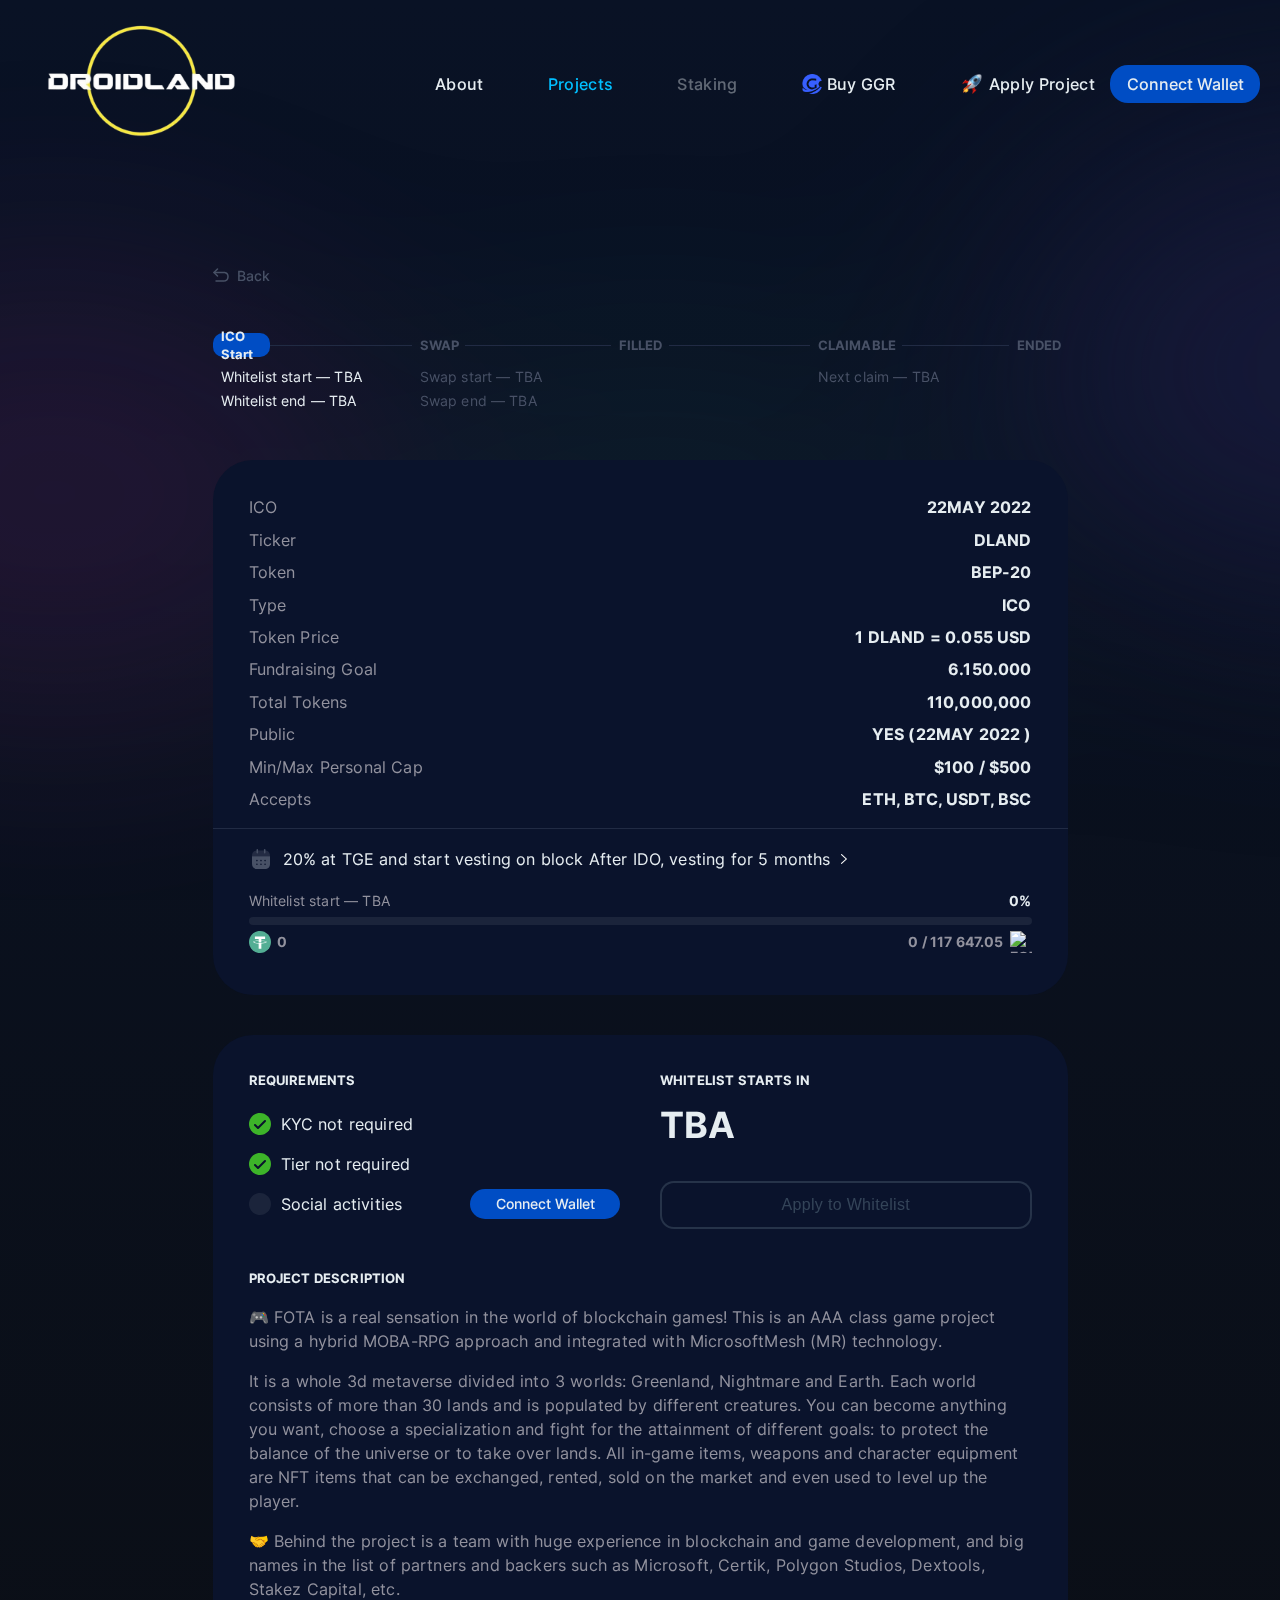
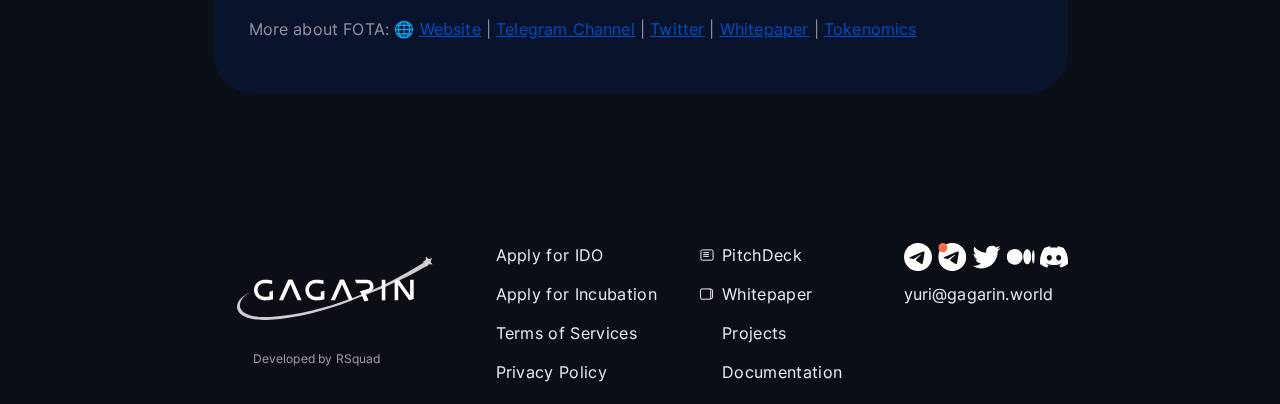
==== commit 98a7cf32: "update template" ====
--- a/presale/index.html
+++ b/presale/index.html
@@ -83,8 +83,8 @@
                     <div class="layout__body">
                         <div class="layout__header">
                             <div class="header">
-                                <div class="header__inner"><a href="/"><img
-                                            src="[data-uri]"
+                                <div class="header__inner"><a href="/"><img  style="max-width: 60%;"
+                                            src="/images/logo.png"
                                             class="header__logo"></a>
                                     <div class="menu">
                                         <div class="menu__inner"><a class="menu__item"
@@ -113,47 +113,11 @@
                                 <div class="page__back"><img src="/static/media/back.887c90a8.svg" alt="back"
                                         class="page__back-icon">Back</div>
                                 <div class="project">
-                                    <div class="project__title">
-                                        <div class="project__logo"
-                                            style="background-image: url(&quot;https://i.imgur.com/K7hqvA5.png&quot;); background-size: 80%;">
-                                        </div>FOTA
-                                    </div>
-                                    <div class="project__links"><a class="project__link _website"
-                                            href="https://fota.io/" target="_blank"><img
-                                                src="/static/media/website-icon.bc9baea6.svg" alt="website"
-                                                class="project__link-icon"></a><a class="project__link _twitter"
-                                            href="https://twitter.com/fightoftheages" target="_blank"><img
-                                                src="/static/media/twitter-icon.fee90920.svg" alt="twitter"
-                                                class="project__link-icon"></a><a class="project__link _telegram"
-                                            href="https://t.me/fota_groupchat" target="_blank"><img
-                                                src="/static/media/telegram-icon.b756171f.svg" alt="telegram"
-                                                class="project__link-icon"></a><a class="project__link _discord"
-                                            href="https://discord.com/invite/ZzyBfGjKrj" target="_blank"><img
-                                                src="/static/media/discord-icon.a00ec76e.svg" alt="discord"
-                                                class="project__link-icon"></a><a class="project__link _telegram"
-                                            href="https://t.me/fota_channel" target="_blank"><img
-                                                src="/static/media/telegram-icon.b756171f.svg" alt="telegram"
-                                                class="project__link-icon"></a><a class="project__link _twitter"
-                                            href="https://twitter.com/Grey_1811" target="_blank"><img
-                                                src="/static/media/twitter-icon.fee90920.svg" alt="twitter"
-                                                class="project__link-icon"></a><a class="project__link _medium"
-                                            href="https://medium.com/@GAGARIN.World/fota-lets-fight-e15794014830"
-                                            target="_blank"><img src="/static/media/medium-icon.055a0b36.svg"
-                                                alt="medium" class="project__link-icon"></a><a class="project__link"
-                                            href="https://docs.fota.io/12.-tokenomics/12.1.-token-distribution"
-                                            target="_blank"><img src="/static/media/doc-icon.cfc50b88.svg"
-                                                alt="tokenomics" class="project__link-icon">
-                                            <div class="project__link-title">tokenomics</div>
-                                        </a><a class="project__link" href="https://docs.fota.io/" target="_blank"><img
-                                                src="/static/media/doc-icon.cfc50b88.svg" alt="whitepaper"
-                                                class="project__link-icon">
-                                            <div class="project__link-title">whitepaper</div>
-                                        </a></div>
                                     <div class="project-timeline project__timeline">
                                         <div class="project-timeline__inner">
                                             <div class="project-timeline__item _active">
                                                 <div class="project-timeline__item-row">
-                                                    <div class="project-timeline__item-title">UPCOMING</div>
+                                                    <div class="project-timeline__item-title">ICO Start</div>
                                                     <div class="project-timeline__item-line"></div>
                                                 </div>
                                                 <div class="project-timeline__item-dates">
@@ -199,32 +163,44 @@
                                             <div class="project-info">
                                                 <div class="project-info__list">
                                                     <div class="project-info__list-item">
-                                                        <div class="project-info__list-key">Raise Currency</div>
-                                                        <div class="project-info__list-value"><img width="22"
-                                                                height="22" src="/static/media/usdt.7d7f03c4.svg"
-                                                                alt="USDT">USDT</div>
-                                                    </div>
-                                                    <div class="project-info__list-item">
-                                                        <div class="project-info__list-key">Exchange rate</div>
-                                                        <div class="project-info__list-value">1 FOTA = 0.17 USDT</div>
-                                                    </div>
-                                                    <div class="project-info__list-item">
-                                                        <div class="project-info__list-key">Swap Amount</div>
-                                                        <div class="project-info__list-value">117 647.05 FOTA</div>
-                                                    </div>
-                                                    <div class="project-info__list-item">
-                                                        <div class="project-info__list-key">Total raise</div>
-                                                        <div class="project-info__list-value">$20 000</div>
-                                                    </div>
-                                                    <div class="project-info__list-item">
-                                                        <div class="project-info__list-key">Claim Type</div>
-                                                        <div class="project-info__list-value">Claim on Gagarin</div>
-                                                    </div>
-                                                    <div class="project-info__list-item">
-                                                        <div class="project-info__list-key">Network</div>
-                                                        <div class="project-info__list-value"><img width="22"
-                                                                height="22" src="/static/media/bsc-logo.552962d6.svg"
-                                                                alt="bsc">BSC</div>
+                                                        <div class="project-info__list-key">ICO</div>
+                                                        <div class="project-info__list-value">22MAY 2022</div>
+                                                    </div>
+                                                    <div class="project-info__list-item">
+                                                        <div class="project-info__list-key">Ticker</div>
+                                                        <div class="project-info__list-value">DLAND</div>
+                                                    </div>
+                                                    <div class="project-info__list-item">
+                                                        <div class="project-info__list-key">Token</div>
+                                                        <div class="project-info__list-value">BEP-20 </div>
+                                                    </div>
+                                                    <div class="project-info__list-item">
+                                                        <div class="project-info__list-key">Type</div>
+                                                        <div class="project-info__list-value">ICO</div>
+                                                    </div>
+                                                    <div class="project-info__list-item">
+                                                        <div class="project-info__list-key">Token Price</div>
+                                                        <div class="project-info__list-value">1 DLAND = 0.055 USD</div>
+                                                    </div>
+                                                    <div class="project-info__list-item">
+                                                        <div class="project-info__list-key">Fundraising Goal</div>
+                                                        <div class="project-info__list-value">6.150.000</div>
+                                                    </div>
+                                                    <div class="project-info__list-item">
+                                                        <div class="project-info__list-key">Total Tokens</div>
+                                                        <div class="project-info__list-value">110,000,000</div>
+                                                    </div>
+                                                    <div class="project-info__list-item">
+                                                        <div class="project-info__list-key">Public</div>
+                                                        <div class="project-info__list-value">YES (22MAY 2022 )</div>
+                                                    </div>
+                                                    <div class="project-info__list-item">
+                                                        <div class="project-info__list-key">Min/Max Personal Cap</div>
+                                                        <div class="project-info__list-value">$100 / $500</div>
+                                                    </div>
+                                                    <div class="project-info__list-item">
+                                                        <div class="project-info__list-key">Accepts</div>
+                                                        <div class="project-info__list-value">ETH, BTC, USDT, BSC</div>
                                                     </div>
                                                 </div>
                                                 <div class="project-info__bottom">
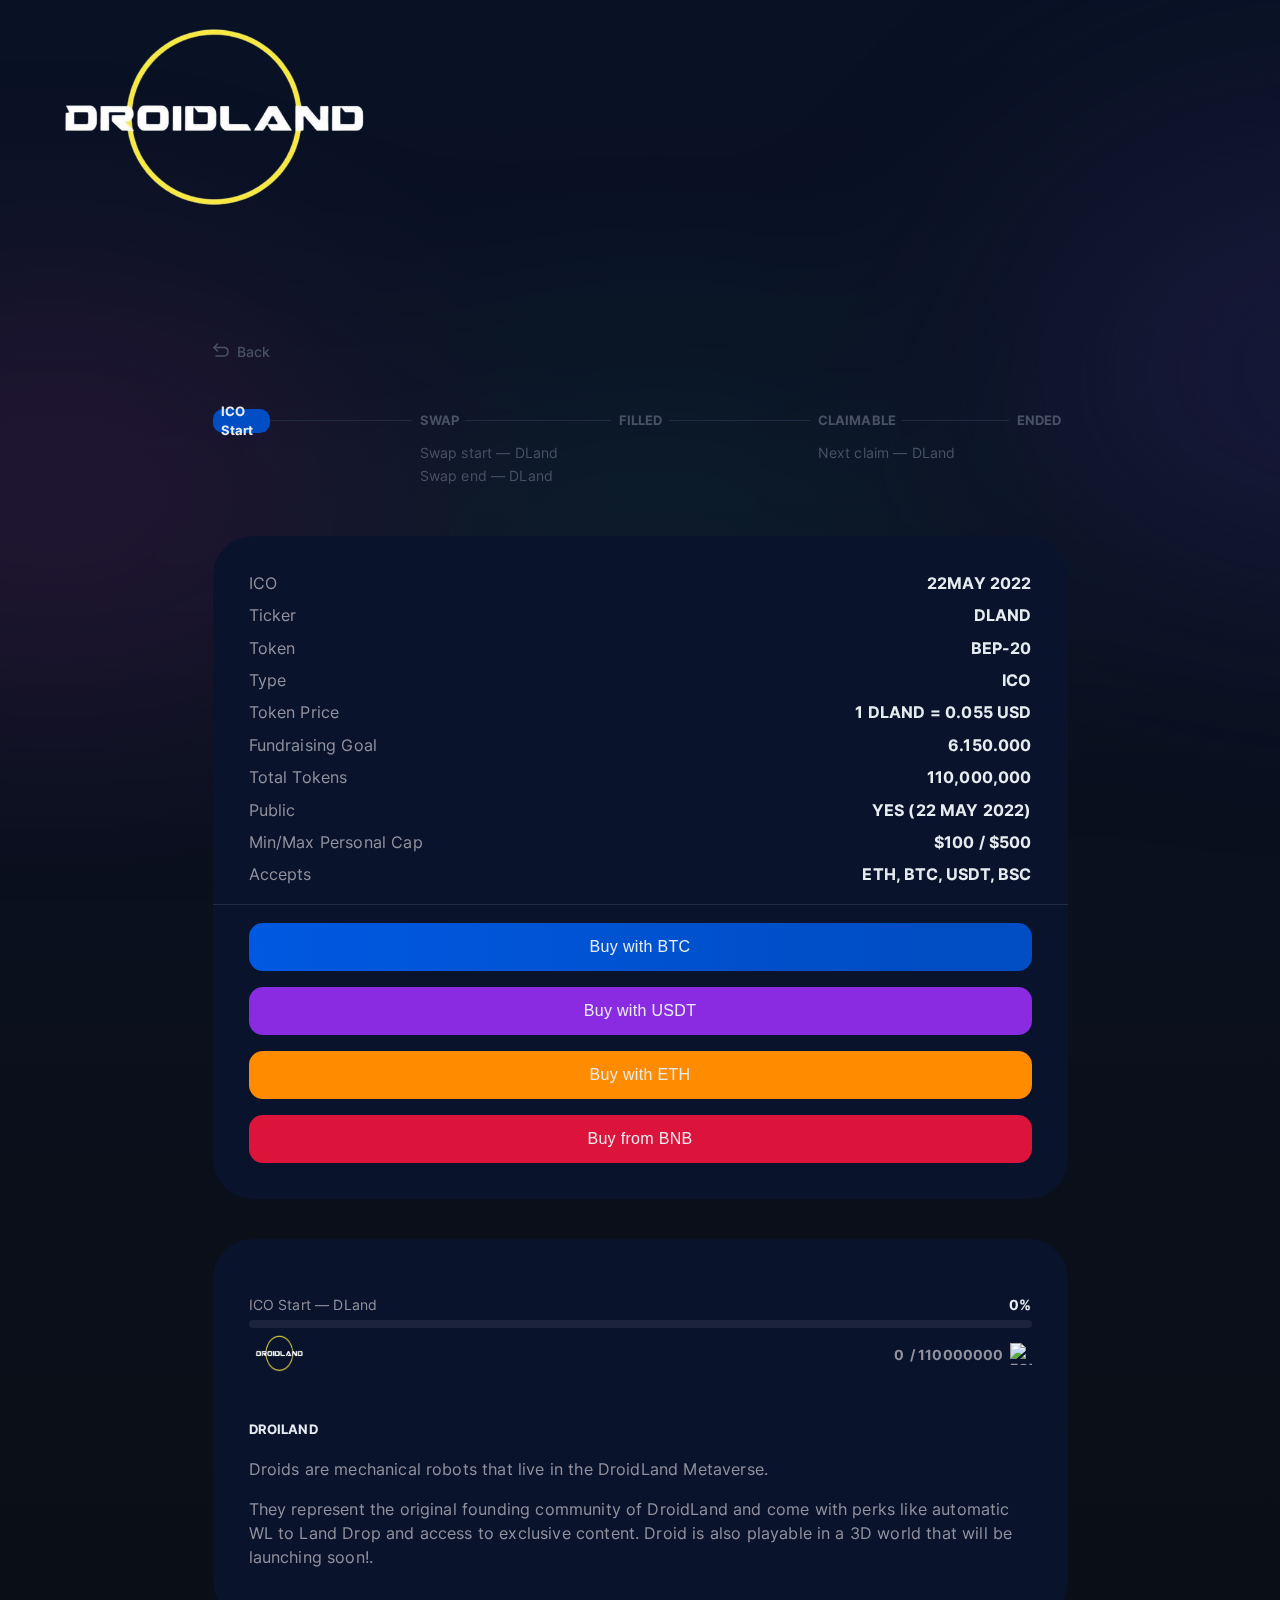
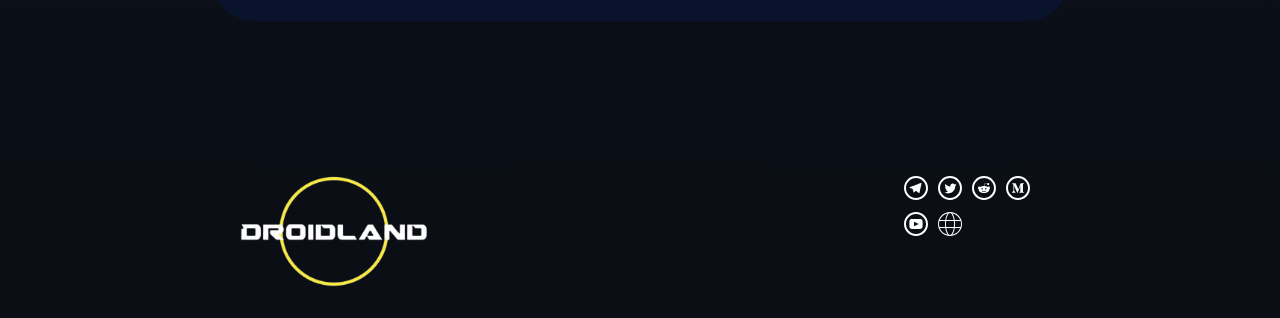
==== commit 238e78ed: "add set data" ====
--- a/presale/index.html
+++ b/presale/index.html
@@ -3,9 +3,9 @@
 
 <head>
     <meta charset="utf-8">
-    <link rel="apple-touch-icon" sizes="180x180" href="images/apple-touch-icon.png">
-    <link rel="icon" type="image/png" sizes="32x32" href="images/favicon-32x32.png">
-    <link rel="icon" type="image/png" sizes="16x16" href="images/favicon-16x16.png">
+    <link rel="apple-touch-icon" sizes="180x180" href="/images/logo.png">
+    <link rel="icon" type="image/png" sizes="32x32" href="/images/logo.png">
+    <link rel="icon" type="image/png" sizes="16x16" href="/images/logo.png">
     <link rel="manifest" href="/site.webmanifest">
     <link rel="mask-icon" href="fonts/safari-pinned-tab.svg" color="#5bbad5">
     <link rel="manifest" href="/site.webmanifest">
@@ -13,10 +13,10 @@
     <meta name="theme-color" content="#000000">
     <meta name="msapplication-TileColor" content="#ffffff">
     <meta name="description"
-        content="Investing in promising projects, raising capital and incubating projects with the help of the expert community. Hold $GGR to get priority-access to project' token sales.">
+        content="Investing in promising projects, raising capital and incubating projects with the help of the expert community. Hold $DLAND to get priority-access to project' token sales.">
     <meta name="Keywords"
         content="Launchpad , IDO, Gagarin, launchpad , Redkite, trustpad , daomaker, polkastarter and etc">
-    <title>GAGARIN App</title>
+    <title>DroidLand</title>
     <script type="text/javascript">
         ! function (e, t, a, n, c, m, r) {
             e.ym = e.ym || function () {
@@ -86,25 +86,6 @@
                                 <div class="header__inner"><a href="/"><img  style="max-width: 60%;"
                                             src="/images/logo.png"
                                             class="header__logo"></a>
-                                    <div class="menu">
-                                        <div class="menu__inner"><a class="menu__item"
-                                                href="https://gagarin.world">About</a><a
-                                                class="menu__item _selected">Projects</a>
-                                            <div class="menu__item _disabled">Staking</div><a
-                                                href="http://private.gagarin.world" class="menu__item"><img
-                                                    src="[data-uri]"
-                                                    width="20">Buy GGR</a><a class="menu__item"
-                                                href="https://forms.gle/pMcLM5b71FaA3Acc9" target="_blank"><img
-                                                    src="/static/media/launch.b5c379b4.svg">Apply Project</a>
-                                        </div>
-                                    </div>
-                                    <div class="header__wallet">
-                                        <div class="wallet">
-                                            <div class="wallet__inner"><button class="button" type="button">
-                                                    <div class="button__inner">Connect Wallet</div>
-                                                </button></div>
-                                        </div>
-                                    </div>
                                 </div>
                             </div>
                         </div>
@@ -120,34 +101,30 @@
                                                     <div class="project-timeline__item-title">ICO Start</div>
                                                     <div class="project-timeline__item-line"></div>
                                                 </div>
+                                            </div>
+                                            <div class="project-timeline__item">
+                                                <div class="project-timeline__item-row">
+                                                    <div class="project-timeline__item-title">SWAP</div>
+                                                    <div class="project-timeline__item-line"></div>
+                                                </div>
                                                 <div class="project-timeline__item-dates">
-                                                    <div class="project-timeline__item-date">Whitelist start — TBA</div>
-                                                    <div class="project-timeline__item-date">Whitelist end — TBA</div>
+                                                    <div class="project-timeline__item-date">Swap start — DLand</div>
+                                                    <div class="project-timeline__item-date">Swap end — DLand</div>
                                                 </div>
                                             </div>
                                             <div class="project-timeline__item">
                                                 <div class="project-timeline__item-row">
-                                                    <div class="project-timeline__item-title">SWAP</div>
+                                                    <div class="project-timeline__item-title">FILLED</div>
+                                                    <div class="project-timeline__item-line"></div>
+                                                </div>
+                                            </div>
+                                            <div class="project-timeline__item">
+                                                <div class="project-timeline__item-row">
+                                                    <div class="project-timeline__item-title">CLAIMABLE</div>
                                                     <div class="project-timeline__item-line"></div>
                                                 </div>
                                                 <div class="project-timeline__item-dates">
-                                                    <div class="project-timeline__item-date">Swap start — TBA</div>
-                                                    <div class="project-timeline__item-date">Swap end — TBA</div>
-                                                </div>
-                                            </div>
-                                            <div class="project-timeline__item">
-                                                <div class="project-timeline__item-row">
-                                                    <div class="project-timeline__item-title">FILLED</div>
-                                                    <div class="project-timeline__item-line"></div>
-                                                </div>
-                                            </div>
-                                            <div class="project-timeline__item">
-                                                <div class="project-timeline__item-row">
-                                                    <div class="project-timeline__item-title">CLAIMABLE</div>
-                                                    <div class="project-timeline__item-line"></div>
-                                                </div>
-                                                <div class="project-timeline__item-dates">
-                                                    <div class="project-timeline__item-date">Next claim — TBA</div>
+                                                    <div class="project-timeline__item-date">Next claim — DLand</div>
                                                 </div>
                                             </div>
                                             <div class="project-timeline__item">
@@ -192,7 +169,7 @@
                                                     </div>
                                                     <div class="project-info__list-item">
                                                         <div class="project-info__list-key">Public</div>
-                                                        <div class="project-info__list-value">YES (22MAY 2022 )</div>
+                                                        <div class="project-info__list-value">YES (22 MAY 2022)</div>
                                                     </div>
                                                     <div class="project-info__list-item">
                                                         <div class="project-info__list-key">Min/Max Personal Cap</div>
@@ -204,127 +181,73 @@
                                                     </div>
                                                 </div>
                                                 <div class="project-info__bottom">
-                                                    <div class="project-info__schedule"><img
-                                                            src="/static/media/date-picker.8bce9c8f.svg" alt="">20% at
-                                                        TGE and start vesting on block After IDO, vesting for 5
-                                                        months<img src="/static/media/arrow-right.9e33bac9.svg" alt="">
+                                                    <div class="project-info__fill">
+                                                        <div class="project-whitelist"><a href="/presale/btc"><button 
+                                                            class="stage-button">Buy with BTC</button></a></div> <br>
+                                                        <div class="project-whitelist"><a href="/presale/usdt"><button 
+                                                                class="stage-button" style="background: blueviolet">Buy with USDT</button></a></div><br>
+                                                        <div class="project-whitelist"><a href="/presale/eth"><button  style="background: darkorange"
+                                                                class="stage-button">Buy with ETH</button></a></div><br>
+                                                        <div class="project-whitelist"><a href="/presale/bnb"><button  style="background: crimson"
+                                                                class="stage-button">Buy from BNB</button></a></div>
+                                                    </div>
+                                                </div>
+                                            </div>
+                                        </div>
+                                        <div class="project__wizard">
+                                            <div class="project-wizard">
+                                                <div class="project-wizard__row">
+                                                    <div class="project-wizard__col" style="width: 100%;">
+                                                        <div class="project-info__schedule">
                                                     </div>
                                                     <div class="project-info__fill">
                                                         <div class="project-fill">
                                                             <div class="project-fill__row">
-                                                                <div class="project-fill__title">Whitelist start — TBA
+                                                                <div class="project-fill__title">ICO Start — DLand
                                                                 </div>
-                                                                <div class="project-fill__percent">0%</div>
+                                                                <div class="project-fill__percent" id="value-percent-data">0%</div>
                                                             </div>
                                                             <div class="project-fill__row">
                                                                 <div class="project-fill__bar">
-                                                                    <div class="project-fill__bar-active"
+                                                                    <div class="project-fill__bar-active" id="value-percent"
                                                                         style="width: 0%;"></div>
                                                                 </div>
                                                             </div>
                                                             <div class="project-fill__row">
                                                                 <div class="project-fill__raise"><img
                                                                         class="card__bar_tokens-left-icon"
-                                                                        src="/static/media/usdt.7d7f03c4.svg" alt="USDT"
-                                                                        width="22" height="22"> 0</div>
-                                                                <div class="project-fill__fill">0 / 117 647.05 <img
+                                                                        src="/images/logo.png" alt="DLAND"
+                                                                        width="60" height="40"> </div>
+                                                                <div class="project-fill__fill"><div id="value-invested">0</div> / 110000000 <img
                                                                         class="project-fill__fill-icon"
                                                                         src="https://i.imgur.com/K7hqvA5.png"
                                                                         alt="FOTA"></div>
                                                             </div>
                                                         </div>
                                                     </div>
-                                                </div>
-                                            </div>
-                                        </div>
-                                        <div class="project__wizard">
-                                            <div class="project-wizard">
-                                                <div class="project-wizard__row">
-                                                    <div class="project-wizard__col" style="width: 50%;">
-                                                        <div class="project-requirements project-wizard__requirements">
-                                                            <div class="project-requirements__title">Requirements</div>
-                                                            <div class="project-requirements__list">
-                                                                <div class="project-requirements__item">
-                                                                    <div class="project-requirements__item-key"><img
-                                                                            src="/static/media/req-ok.016052da.svg"
-                                                                            alt="ok">KYC not required</div>
-                                                                    <div class="project-requirements__item-value"></div>
-                                                                </div>
-                                                                <div class="project-requirements__item">
-                                                                    <div class="project-requirements__item-key"><img
-                                                                            src="/static/media/req-ok.016052da.svg"
-                                                                            alt="ok">Tier not required</div>
-                                                                    <div class="project-requirements__item-value"></div>
-                                                                </div>
-                                                                <div class="project-requirements__item">
-                                                                    <div class="project-requirements__item-key"><img
-                                                                            src="/static/media/req-empty.964345bd.svg"
-                                                                            alt="empty">Social activities</div>
-                                                                    <div class="project-requirements__item-value">
-                                                                        <button class="button _s" type="button">
-                                                                            <div class="button__inner">Connect Wallet
-                                                                            </div>
-                                                                        </button></div>
-                                                                </div>
-                                                            </div>
-                                                        </div>
-                                                    </div>
-                                                    <div class="project-wizard__col">
-                                                        <div class="project-wizard__timer">
+                                                    </div>
+                                                    <!-- <div class="project-wizard__col"> -->
+                                                        <!-- <div class="project-wizard__timer">
                                                             <div class="project-timer">
                                                                 <div class="project-timer__title">Whitelist starts in
                                                                 </div>
                                                                 <div class="project-timer__tba">TBA</div>
                                                             </div>
                                                         </div>
-                                                        <div class="project-whitelist"><button disabled=""
+                                                        <div class="project-whitelist"><button 
                                                                 class="stage-button _disabled">Apply to
-                                                                Whitelist</button></div>
-                                                    </div>
+                                                                Whitelist</button></div> -->
+                                                    <!-- </div> -->
                                                 </div>
                                                 <div class="project-wizard__row">
                                                     <div class="project__desc">
-                                                        <div class="project__desc-title">Project description</div>
+                                                        <div class="project__desc-title">DroiLand</div>
                                                         <div class="project__desc-body">
                                                             <p></p>
                                                             <figure> </figure>
-                                                            <p>🎮 FOTA is a real sensation in the world of blockchain
-                                                                games! This is an AAA class game project using a hybrid
-                                                                MOBA-RPG approach and integrated with MicrosoftMesh (MR)
-                                                                technology.</p>
+                                                            <p>Droids are mechanical robots that live in the DroidLand Metaverse.</p>
                                                             <p></p>
-                                                            <p>It is a whole 3d metaverse divided into 3 worlds:
-                                                                Greenland, Nightmare and Earth. Each world consists of
-                                                                more than 30 lands and is populated by different
-                                                                creatures. You can become anything you want, choose a
-                                                                specialization and fight for the attainment of different
-                                                                goals: to protect the balance of the universe or to take
-                                                                over lands. All in-game items, weapons and character
-                                                                equipment are NFT items that can be exchanged, rented,
-                                                                sold on the market and even used to level up the player.
-                                                            </p>
-                                                            <p></p>
-                                                            <p>🤝 Behind the project is a team with huge experience in
-                                                                blockchain and game development, and big names in the
-                                                                list of partners and backers such as Microsoft, Certik,
-                                                                Polygon Studios, Dextools, Stakez Capital, etc.</p>
-                                                            <p></p>
-                                                            <p>More about FOTA: 🌐 <u><a href="http://fota.io/"
-                                                                        target="_blank" rel="noreferrer"
-                                                                        style="text-decoration:underline">Website</a></u>
-                                                                | <u><a href="https://t.me/fota_channel" target="_blank"
-                                                                        rel="noreferrer"
-                                                                        style="text-decoration:underline">Telegram
-                                                                        Channel</a></u> | <u><a
-                                                                        href="https://twitter.com/fightoftheages"
-                                                                        target="_blank" rel="noreferrer"
-                                                                        style="text-decoration:underline">Twitter</a></u>
-                                                                | <u><a href="https://docs.fota.io/" target="_blank"
-                                                                        rel="noreferrer"
-                                                                        style="text-decoration:underline">Whitepaper</a></u>
-                                                                | <u><a href="https://docs.fota.io/12.-tokenomics/12.1.-token-distribution"
-                                                                        target="_blank" rel="noreferrer"
-                                                                        style="text-decoration:underline">Tokenomics</a></u>
+                                                            <p>They represent the original founding community of DroidLand and come with perks like automatic WL to Land Drop and access to exclusive content. Droid is also playable in a 3D world that will be launching soon!.
                                                             </p>
                                                         </div>
                                                     </div>
@@ -340,60 +263,23 @@
                         <div class="footer">
                             <div class="footer__inner">
                                 <div class="footer__column"><a class="footer__logo" href="https://gagarin.world"><img
-                                            class="footer__logo-icon" src="/static/media/Gagarin-logo.a1650d02.svg"
+                                            class="footer__logo-icon" src="/images/logo.png"
                                             alt="gagarin"></a>
-                                    <div class="footer__copyright">Developed by <a href="https://rsquad.io/"
-                                            target="_blank">RSquad</a></div>
                                 </div>
                                 <div class="footer__block">
                                     <div class="footer__menu">
-                                        <div class="footer__column-group">
-                                            <div class="footer__column"><a class="footer__menu-item"
-                                                    href="https://docs.google.com/forms/u/1/d/e/1FAIpQLSdwpbewPKWrRxxDcYjG2VjmI4S7tkAh-Ho7O18tkCuVvcahSg/viewform?usp=send_form"
-                                                    target="_blank">Apply for IDO</a><a class="footer__menu-item"
-                                                    href="https://docs.google.com/forms/d/e/1FAIpQLScsSy_3HCxMID415WgRXbP2WFvzL_qkPX4n_w80VHENHngCLg/viewform"
-                                                    target="_blank">Apply for Incubation</a></div>
-                                            <div class="footer__column"><a class="footer__menu-item"
-                                                    href="https://gagarin.world/GGR_Terms_of_Use_v01.pdf"
-                                                    target="_blank">Terms of Services</a><a class="footer__menu-item"
-                                                    href="https://gagarin.world/GGR_Privacy_Policy_v01.pdf"
-                                                    target="_blank">Privacy Policy</a></div>
-                                        </div>
-                                        <div class="footer__column-group">
-                                            <div class="footer__column"><a class="footer__menu-item"
-                                                    href="https://docsend.com/view/fbjwnxhsnnkdxfa5/d/pr5ui6b85bpg3yqj"
-                                                    target="_blank"><img class="footer__menu-icon"
-                                                        src="/static/media/Pitchdeck.cae2a401.svg" alt="PitchDeck"
-                                                        width="14" height="14">PitchDeck</a><a class="footer__menu-item"
-                                                    href="https://docsend.com/view/fbjwnxhsnnkdxfa5/d/gm3egdnwj4y3s838"
-                                                    target="_blank"><img class="footer__menu-icon"
-                                                        src="/static/media/WhitePaper.e009123b.svg" alt="Whitepaper"
-                                                        width="14" height="14">Whitepaper</a></div>
-                                            <div class="footer__column"><a class="footer__menu-item"
-                                                    href="https://gagarin.world/#projects">Projects</a><a
-                                                    class="footer__menu-item"
-                                                    href="https://gagarin-launchpad.gitbook.io/internal-wiki/"
-                                                    target="_blank">Documentation</a></div>
-                                        </div>
                                     </div>
                                     <div class="footer__column">
-                                        <div class="footer__social"><a class="footer__social-item"
-                                                href="https://t.me/Gagarin_Launchpad_Chat" target="_blank"><img
-                                                    src="/static/media/telegram-negative.1ac1c435.svg"></a><a
-                                                class="footer__social-item" href="https://t.me/gagarin_launchpad"
-                                                target="_blank"><img
-                                                    src="/static/media/telegram-negative-n.583653c4.svg"></a><a
-                                                class="footer__social-item" href="https://twitter.com/GAGARIN_World"
-                                                target="_blank"><img
-                                                    src="/static/media/twitter-negative.bc2c19c8.svg"></a><a
-                                                class="footer__social-item" href="https://medium.com/@GAGARIN.World"
-                                                target="_blank"><img
-                                                    src="/static/media/medium-negative.26432ebd.svg"></a><a
-                                                class="footer__social-item" href="https://discord.gg/6FPvg5RDbc"
-                                                target="_blank"><img
-                                                    src="/static/media/discord-negative.95ecbaa2.svg"></a></div><a
-                                            class="footer__email"
-                                            href="mailto:yuri@gagarin.world">yuri@gagarin.world</a>
+                                        <div class="footer__social">
+                                            <ul style="display: flex;flex-wrap: wrap;justify-content: var(--flex-alignment);letter-spacing: 0;padding: 0px;">
+                                                <li style="list-style: none; padding: 5px;"><a href="https://t.me/DroidlandP2E" target="_blank"><svg style="fill: white;" width="24px" height="24px" version="1.1" xmlns="http://www.w3.org/2000/svg" viewBox="0 0 24 24"><path id="telegram-5" d="M12,0c-6.627,0 -12,5.373 -12,12c0,6.627 5.373,12 12,12c6.627,0 12,-5.373 12,-12c0,-6.627 -5.373,-12 -12,-12Zm0,2c5.514,0 10,4.486 10,10c0,5.514 -4.486,10 -10,10c-5.514,0 -10,-4.486 -10,-10c0,-5.514 4.486,-10 10,-10Zm2.692,14.889c0.161,0.115 0.368,0.143 0.553,0.073c0.185,-0.07 0.322,-0.228 0.362,-0.42c0.435,-2.042 1.489,-7.211 1.884,-9.068c0.03,-0.14 -0.019,-0.285 -0.129,-0.379c-0.11,-0.093 -0.263,-0.12 -0.399,-0.07c-2.096,0.776 -8.553,3.198 -11.192,4.175c-0.168,0.062 -0.277,0.223 -0.271,0.4c0.006,0.177 0.125,0.33 0.296,0.381c1.184,0.354 2.738,0.847 2.738,0.847c0,0 0.725,2.193 1.104,3.308c0.047,0.139 0.157,0.25 0.301,0.287c0.145,0.038 0.298,-0.001 0.406,-0.103c0.608,-0.574 1.548,-1.461 1.548,-1.461c0,0 1.786,1.309 2.799,2.03Zm-5.505,-4.338l0.84,2.769l0.186,-1.754c0,0 3.243,-2.925 5.092,-4.593c0.055,-0.048 0.062,-0.13 0.017,-0.188c-0.045,-0.057 -0.126,-0.071 -0.188,-0.032c-2.143,1.368 -5.947,3.798 -5.947,3.798Z"></path></svg></a></li>
+                                                <li style="list-style: none; padding: 5px;"><a href="https://twitter.com/DroidlandP2E" target="_blank"><svg style="fill: white;" xmlns="http://www.w3.org/2000/svg" width="24" height="24" viewBox="0 0 24 24"><path d="M12 2c5.514 0 10 4.486 10 10s-4.486 10-10 10-10-4.486-10-10 4.486-10 10-10zm0-2c-6.627 0-12 5.373-12 12s5.373 12 12 12 12-5.373 12-12-5.373-12-12-12zm6.5 8.778c-.441.196-.916.328-1.414.388.509-.305.898-.787 1.083-1.362-.476.282-1.003.487-1.564.597-.448-.479-1.089-.778-1.796-.778-1.59 0-2.758 1.483-2.399 3.023-2.045-.103-3.86-1.083-5.074-2.572-.645 1.106-.334 2.554.762 3.287-.403-.013-.782-.124-1.114-.308-.027 1.14.791 2.207 1.975 2.445-.346.094-.726.116-1.112.042.313.978 1.224 1.689 2.3 1.709-1.037.812-2.34 1.175-3.647 1.021 1.09.699 2.383 1.106 3.773 1.106 4.572 0 7.154-3.861 6.998-7.324.482-.346.899-.78 1.229-1.274z"/></svg></a></li>
+                                                <li style="list-style: none; padding: 5px;"><a href="https://www.reddit.com/user/DroidlandP2E/" target="_blank"><svg style="fill: white;" xmlns="http://www.w3.org/2000/svg" width="24" height="24" viewBox="0 0 24 24"><path d="M12 2c5.514 0 10 4.486 10 10s-4.486 10-10 10-10-4.486-10-10 4.486-10 10-10zm0-2c-6.627 0-12 5.373-12 12s5.373 12 12 12 12-5.373 12-12-5.373-12-12-12zm6 11.889c0-.729-.596-1.323-1.329-1.323-.358 0-.681.143-.92.373-.905-.595-2.13-.975-3.485-1.023l.742-2.334 2.008.471-.003.029c0 .596.487 1.082 1.087 1.082.599 0 1.086-.485 1.086-1.082s-.488-1.082-1.087-1.082c-.46 0-.852.287-1.01.69l-2.164-.507c-.094-.023-.191.032-.22.124l-.827 2.603c-1.419.017-2.705.399-3.65 1.012-.237-.219-.552-.356-.9-.356-.732.001-1.328.594-1.328 1.323 0 .485.267.905.659 1.136-.026.141-.043.283-.043.429-.001 1.955 2.404 3.546 5.359 3.546 2.956 0 5.36-1.591 5.36-3.546 0-.137-.015-.272-.038-.405.416-.224.703-.657.703-1.16zm-8.612.908c0-.434.355-.788.791-.788.436 0 .79.353.79.788 0 .434-.355.787-.79.787-.436.001-.791-.352-.791-.787zm4.53 2.335c-.398.396-1.024.589-1.912.589l-.007-.001-.007.001c-.888 0-1.514-.193-1.912-.589-.073-.072-.073-.19 0-.262.072-.072.191-.072.263 0 .325.323.864.481 1.649.481l.007.001.007-.001c.784 0 1.324-.157 1.649-.481.073-.072.19-.072.263 0 .073.072.073.19 0 .262zm-.094-1.547c-.436 0-.79-.353-.79-.787 0-.434.355-.788.79-.788.436 0 .79.353.79.788 0 .434-.354.787-.79.787z"></path></svg></a></li>
+                                                <li style="list-style: none; padding: 5px;"><a href="https://medium.com/@droidlandp2e" target="_blank"><svg style="fill: white;" width="24" height="24" xmlns="http://www.w3.org/2000/svg" viewBox="0 0 24 24"><path d="M12 0c-6.627 0-12 5.373-12 12s5.373 12 12 12 12-5.373 12-12-5.373-12-12-12zm0 2c5.514 0 10 4.486 10 10s-4.486 10-10 10-10-4.486-10-10 4.486-10 10-10zm-2.426 14.741h-3.574v-.202l1.261-1.529c.134-.139.195-.335.162-.526v-5.304c.015-.147-.041-.293-.151-.392l-1.121-1.35v-.201h3.479l2.689 5.897 2.364-5.897h3.317v.201l-.958.919c-.083.063-.124.166-.106.269v6.748c-.018.103.023.206.106.269l.936.919v.201h-4.706v-.201l.969-.941c.095-.095.095-.123.095-.269v-5.455l-2.695 6.844h-.364l-3.137-6.844v4.587c-.026.193.038.387.174.526l1.26 1.529v.202z"></path></svg></a></li>
+                                                <li style="list-style: none; padding: 5px;"><a href="https://youtube.com/channel/UCT-In9JBpI3yVIWAtcze3ug" target="_blank"><svg style="fill: white;" xmlns="http://www.w3.org/2000/svg" width="24" height="24" viewBox="0 0 24 24"><path d="M16.23 7.102c-2.002-.136-6.462-.135-8.461 0-2.165.148-2.419 1.456-2.436 4.898.017 3.436.27 4.75 2.437 4.898 1.999.135 6.459.136 8.461 0 2.165-.148 2.42-1.457 2.437-4.898-.018-3.436-.271-4.75-2.438-4.898zm-6.23 7.12v-4.444l4.778 2.218-4.778 2.226zm2-12.222c5.514 0 10 4.486 10 10s-4.486 10-10 10-10-4.486-10-10 4.486-10 10-10zm0-2c-6.627 0-12 5.373-12 12s5.373 12 12 12 12-5.373 12-12-5.373-12-12-12z"></path></svg></a></li>
+                                                <li style="list-style: none; padding: 5px;"><a href="https://droidland.world/" target="_blank"><svg style="fill: white;" width="24" height="24" xmlns="http://www.w3.org/2000/svg" viewBox="0 0 24 24"><path d="M12.02 0c6.614.011 11.98 5.383 11.98 12 0 6.623-5.376 12-12 12-6.623 0-12-5.377-12-12 0-6.617 5.367-11.989 11.981-12h.039zm3.694 16h-7.427c.639 4.266 2.242 7 3.713 7 1.472 0 3.075-2.734 3.714-7m6.535 0h-5.523c-.426 2.985-1.321 5.402-2.485 6.771 3.669-.76 6.671-3.35 8.008-6.771m-14.974 0h-5.524c1.338 3.421 4.34 6.011 8.009 6.771-1.164-1.369-2.059-3.786-2.485-6.771m-.123-7h-5.736c-.331 1.166-.741 3.389 0 6h5.736c-.188-1.814-.215-3.925 0-6m8.691 0h-7.685c-.195 1.8-.225 3.927 0 6h7.685c.196-1.811.224-3.93 0-6m6.742 0h-5.736c.062.592.308 3.019 0 6h5.736c.741-2.612.331-4.835 0-6m-12.825-7.771c-3.669.76-6.671 3.35-8.009 6.771h5.524c.426-2.985 1.321-5.403 2.485-6.771m5.954 6.771c-.639-4.266-2.242-7-3.714-7-1.471 0-3.074 2.734-3.713 7h7.427zm-1.473-6.771c1.164 1.368 2.059 3.786 2.485 6.771h5.523c-1.337-3.421-4.339-6.011-8.008-6.771"></path></svg></a></li>
+                                            </ul>
+                                        </div>
                                     </div>
                                 </div>
                             </div>
@@ -482,6 +368,26 @@
     </script> -->
     <script src="js/2.1d6c9036.chunk.js"></script>
     <script src="js/main.9cf7c349.chunk.js"></script>
+    
+	<script>
+		async function getapi() {
+		
+			// Storing response
+			const response = await fetch('/service/get_coin');
+			
+			// Storing data in form of JSON
+			var data = await response.json();
+			if (data.status == 200) {
+				const percent = data.data.percent + '%';
+				let data_invested = data.data.invested
+				document.getElementById('value-percent').style.width = percent;
+				document.getElementById('value-percent-data').innerHTML = percent;
+				document.getElementById('value-invested').innerHTML = data_invested;
+			}
+		}
+	
+		getapi();
+	</script>
 </body>
 
 </html>--- a/presale/css/main.83d68e7c.chunk.css
+++ b/presale/css/main.83d68e7c.chunk.css
@@ -1 +1 @@
-@import url(css2.css);.app{position:relative;z-index:1;background-image:linear-gradient(180deg,#091225,#0b0e14);background-repeat:no-repeat}.app:after{content:"";height:100%;width:100%;position:fixed;left:0;top:0;will-change:transform;background:url(../fonts/bg.b10a19e7.svg);background-size:cover;z-index:-1}.footer{width:100%}.footer__inner{margin:0 auto;max-width:1320px;padding:50px 0 20px;display:flex;align-items:center;justify-content:space-between}.footer__block{width:100%;display:flex}.footer__column{display:flex;flex-direction:column;grid-gap:15px;gap:15px}.footer__column-group{display:flex;align-items:center;justify-content:space-around}.footer__column-group:first-child{width:55%}.footer__column-group:last-child{width:45%}.footer__menu{width:100%;display:flex;align-items:center;justify-content:space-between}.footer__menu-item{position:relative;padding:4px;display:flex;align-items:center;font-size:16px;line-height:100%;letter-spacing:.02em}.footer__menu-icon{position:absolute;top:-2px;left:-4px;-webkit-transform:translate(-100%,50%);transform:translate(-100%,50%)}.footer__logo-icon{width:239px}.footer__social{display:flex;grid-gap:6px;gap:6px}.footer__social-item{width:28px;height:28px}.footer__copyright{font-size:12px;color:#fff;opacity:.6;margin-left:40px}@media(max-width:1320px){.footer__inner{max-width:855px;align-items:start}.footer__menu{margin-left:40px}.footer__column-group{flex-direction:column;align-items:start;grid-gap:15px;gap:15px}.footer__column-group:last-child{width:45%}}@media(max-width:960px){.footer__inner{max-width:640px}.footer__menu-item{font-size:13px}.footer__logo-icon{width:143px}.footer__email{font-size:13px}.footer__copyright{margin-left:10px}}@media(max-width:639px){.footer__inner{flex-direction:column-reverse;align-items:center;padding:20px 40px 80px;max-width:100%;grid-gap:40px;gap:40px}.footer__inner>.footer__column:first-child{flex-direction:row;align-items:center;grid-gap:0;gap:0}.footer__block{flex-direction:column;align-items:center;grid-gap:40px;gap:40px}.footer__menu{max-width:300px;margin-left:0}.footer__menu-icon{display:none}.footer__social{margin-bottom:13px}.footer__email{font-size:16px}}.button{background:#004dc4;border-radius:18px;border:none;outline:none;padding:9px 32px;font-family:inherit;font-weight:500;font-size:16px;cursor:pointer;color:#e6edf1;transition:all .3s ease}.button__inner{display:flex;align-items:center;grid-gap:8px;gap:8px;justify-content:center}.button._blank{background:transparent;border:2px solid rgba(149,181,191,.2)}.button._disabled{pointer-events:none;opacity:.3}.button._secondary{background:#1b243b}.button._secondary:hover{color:#004dc4}.button._s{height:30px;padding:0 18px;font-weight:500;font-size:14px;line-height:140%}@media(max-width:1320px){.button{min-width:150px;padding:9px 16px}}@media(max-width:960px){.button{padding:9px 10px}.button._s{padding:0 10px}}@media(max-width:639px){.button._blank{width:100%;font-size:14px}}.wallet__inner{display:flex;grid-gap:20px;gap:20px}.wallet__inner_img{height:24px;width:24px}.wallet__address,.wallet__network{font-size:16px}.header{width:100%}.header,.header__logo{position:relative;z-index:10}.header__inner{margin:0 auto;max-width:1600px;padding:20px;align-items:center;grid-gap:15px;gap:15px}.header__btn,.header__inner{display:flex;justify-content:space-between}.header__btn{position:relative;cursor:pointer;width:20px;height:16px;flex-direction:column}.header__btn-row{width:20px;height:2px;background-color:#00bfff;border-radius:15px;transition:-webkit-transform .3s;transition:transform .3s;transition:transform .3s,-webkit-transform .3s}.header__btn-row._opened:first-child{position:absolute;-webkit-transform:rotate(45deg);transform:rotate(45deg);top:7px}.header__btn-row._opened:last-child{position:absolute;-webkit-transform:rotate(-45deg);transform:rotate(-45deg);bottom:7px}.header__btn-row._opened:nth-child(2){opacity:0}.menu{max-width:660px;width:100%}.menu__inner{width:100%;justify-content:space-between}.menu__inner,.menu__item{display:flex;align-items:center}.menu__item{cursor:pointer;font-weight:500;font-size:16px;letter-spacing:.02em;grid-gap:5px;gap:5px}.menu__item._disabled{opacity:.4;pointer-events:none}.menu__item._selected{pointer-events:none;color:#00bfff}.menu__item:hover{color:#00bfff}@media(max-width:960px){.menu{position:fixed;top:0;left:0;height:100vh;max-width:100vw;width:100vw;background:#0a1327;-webkit-transform:translateY(-100%);transform:translateY(-100%);transition:-webkit-transform .3s;transition:transform .3s;transition:transform .3s,-webkit-transform .3s;overflow:auto}.menu__inner{padding:100px 16px 16px;flex-direction:column;justify-content:center;align-items:start;grid-gap:30px;gap:30px}.menu._open{-webkit-transform:translateY(0);transform:translateY(0)}.menu__item{font-size:28px;text-transform:uppercase;font-weight:600;flex-direction:row-reverse;grid-gap:10px;gap:10px}}.layout{height:100%}.layout__inner{display:flex;flex-direction:column;height:100%}.layout__header{width:100%;margin-bottom:100px}.layout__body{flex:1 0 auto;min-height:calc(100vh - 177px);padding-bottom:100px}.layout__footer{width:100%;flex:0 0 auto}@media(max-width:960px){.layout__header{margin-bottom:40px}}@media(max-width:639px){.layout__body{padding-bottom:60px}}.modal{padding:36px;position:relative;max-height:calc(100vh - 32px)}.modal__close{position:absolute;right:36px;top:36px;width:24px;height:24px;background:no-repeat 50% url(../fonts/close.64b0bb08.svg);background-color:#0a132c;background-size:cover;cursor:pointer}.modal__body{max-height:calc(100vh - 96px);overflow:auto}.modal__body::-webkit-scrollbar{width:5px}.modal__body::-webkit-scrollbar-track{background:#232647;border-radius:5px}.modal__body::-webkit-scrollbar-thumb{background:#485066;border-radius:5px}.modal__body::-webkit-scrollbar-thumb:hover{background:#92929e}@media(max-width:960px){.modal{padding:30px 54px}.modal__body{max-height:calc(100vh - 92px)}.modal__close{top:30px;right:30px}}@media(max-width:639px){.modal{padding:18px 14px}.modal__body{max-height:calc(100vh - 68px)}.modal__close{top:18px;right:14px}}.wallet-modal__title{font-weight:600;font-size:28px;line-height:120%;text-align:center;margin:0 50px 40px}.wallet-modal__list{display:flex;justify-content:center;flex-wrap:wrap;grid-gap:20px;gap:20px}.wallet-modal__wallet{width:100%;max-width:45%;cursor:pointer;padding:12px;display:flex;align-items:center;flex-direction:column;border-radius:18px}.wallet-modal__wallet:hover{background:#212b44}.wallet-modal__wallet-title{font-weight:700;line-height:120%;text-align:center}.wallet-modal__wallet-icon{width:80px;height:80px;margin-bottom:18px}@media(max-width:960px){.wallet-modal__title{font-size:24px;margin:0 0 28px}.wallet-modal__list{grid-gap:10px;gap:10px}}@media(max-width:639px){.wallet-modal__list{grid-gap:20px;gap:20px}.wallet-modal__wallet{width:130px}.wallet-modal__wallet-icon{width:60px;height:60px;margin-bottom:12px}}@media(max-height:450px){.wallet-modal__title{margin-bottom:18px}.wallet-modal__wallet-icon{width:60px;height:60px;margin-bottom:12px}.wallet-modal__wallet-title{font-size:14px}}.rocket-loader{position:relative;width:100%;height:100%;flex-direction:column}.rocket-loader,.rocket-loader__inner{display:flex;justify-content:center;align-items:center}.rocket-loader__inner{height:100px;width:100px;border-radius:50%;-webkit-animation:moveParticles 6s linear infinite;animation:moveParticles 6s linear infinite;background:linear-gradient(90deg,#485066,transparent 10%) 0 20%/180% .1rem repeat-x,linear-gradient(90deg,#485066,transparent 20%) 0 80%/150% .2rem repeat-x,linear-gradient(90deg,#485066,transparent 5%) 0 65%/100% .2rem repeat-x,linear-gradient(90deg,#485066,transparent 5%) 0 40%/220% .2rem repeat-x;overflow:hidden;box-shadow:inset 0 0 60px 0 rgba(0,0,0,.1);text-align:center;-webkit-transform:rotate(-45deg);transform:rotate(-45deg)}.rocket-loader__icon{width:35px;-webkit-animation:moveRocket .4s linear infinite alternate;animation:moveRocket .4s linear infinite alternate}.rocket-loader__icon>g>path:first-child{-webkit-animation:moveFlames .08s linear infinite alternate;animation:moveFlames .08s linear infinite alternate}.rocket-loader__icon>g>path:nth-child(2){-webkit-animation:moveFlames .06s linear infinite alternate;animation:moveFlames .06s linear infinite alternate}.rocket-loader__icon>g>path:nth-child(3){-webkit-animation:moveFlames .05s linear infinite alternate;animation:moveFlames .05s linear infinite alternate}.rocket-loader__title{text-transform:uppercase;color:#485166;font-weight:600;font-size:10px;line-height:100%;letter-spacing:.01em}.rocket-loader__title-container{display:none;position:absolute;padding:3px 5px;border-radius:10px;top:50%;left:50%;-webkit-transform:translate(-50%,-180%);transform:translate(-50%,-180%);-webkit-animation:flashing .8s linear infinite alternate;animation:flashing .8s linear infinite alternate}@-webkit-keyframes moveParticles{to{background-position-x:-200rem}}@keyframes moveParticles{to{background-position-x:-200rem}}@-webkit-keyframes flashing{0%{opacity:1}to{opacity:.4}}@keyframes flashing{0%{opacity:1}to{opacity:.4}}@-webkit-keyframes moveText{0%{-webkit-transform:translate(-50%);transform:translate(-50%)}20%{-webkit-transform:translate(-53%,1%);transform:translate(-53%,1%)}50%{-webkit-transform:translate(-54%,6%);transform:translate(-54%,6%)}70%{-webkit-transform:translate(-56%,2%);transform:translate(-56%,2%)}to{-webkit-transform:translate(-58%,-8%);transform:translate(-58%,-8%)}}@keyframes moveText{0%{-webkit-transform:translate(-50%);transform:translate(-50%)}20%{-webkit-transform:translate(-53%,1%);transform:translate(-53%,1%)}50%{-webkit-transform:translate(-54%,6%);transform:translate(-54%,6%)}70%{-webkit-transform:translate(-56%,2%);transform:translate(-56%,2%)}to{-webkit-transform:translate(-58%,-8%);transform:translate(-58%,-8%)}}@-webkit-keyframes moveFlames{0%{-webkit-transform:translate(-2%,2%);transform:translate(-2%,2%)}to{-webkit-transform:translate(12%,-12%);transform:translate(12%,-12%)}}@keyframes moveFlames{0%{-webkit-transform:translate(-2%,2%);transform:translate(-2%,2%)}to{-webkit-transform:translate(12%,-12%);transform:translate(12%,-12%)}}@-webkit-keyframes moveRocket{0%{-webkit-transform:translate(0) rotate(45deg);transform:translate(0) rotate(45deg)}20%{-webkit-transform:translate(3%,1%) rotate(45.5deg);transform:translate(3%,1%) rotate(45.5deg)}50%{-webkit-transform:translate(4%,6%) rotate(45deg);transform:translate(4%,6%) rotate(45deg)}70%{-webkit-transform:translate(6%,2%) rotate(45.5deg);transform:translate(6%,2%) rotate(45.5deg)}to{-webkit-transform:translate(8%,-8%) rotate(45deg);transform:translate(8%,-8%) rotate(45deg)}}@keyframes moveRocket{0%{-webkit-transform:translate(0) rotate(45deg);transform:translate(0) rotate(45deg)}20%{-webkit-transform:translate(3%,1%) rotate(45.5deg);transform:translate(3%,1%) rotate(45.5deg)}50%{-webkit-transform:translate(4%,6%) rotate(45deg);transform:translate(4%,6%) rotate(45deg)}70%{-webkit-transform:translate(6%,2%) rotate(45.5deg);transform:translate(6%,2%) rotate(45.5deg)}to{-webkit-transform:translate(8%,-8%) rotate(45deg);transform:translate(8%,-8%) rotate(45deg)}}.switcher{background:#0a132c;border-radius:20px;width:-webkit-fit-content;width:-moz-fit-content;width:fit-content}.switcher__items{display:flex;align-items:center}.switcher__item{position:relative;cursor:pointer;border-radius:20px;text-transform:capitalize;padding:14px 28px;font-weight:500;font-size:20px;line-height:100%;color:#485166;transition:color .3s}.switcher__item-text{position:relative;text-align:center;z-index:2}.switcher__item._active{color:#e6edf1}.switcher__active{border-radius:20px;position:absolute;z-index:1;background:#014dc4;color:#e6edf1}@media(max-width:960px){.switcher__item{padding:7px 10px;font-size:14px}}@media(max-width:639px){.switcher{background:transparent}.switcher__items{grid-gap:8px;gap:8px;flex-wrap:wrap;justify-content:center}.switcher__item{background:#0a132c;min-width:60px;padding:8px 10px;border:1px solid #1b243b}}.project-fill__row{display:flex;justify-content:space-between;align-items:center;margin-bottom:6px}.project-fill__title{font-size:14px;line-height:140%;color:#92929e}.project-fill__percent{font-weight:600;font-size:14px;line-height:140%}.project-fill__bar{background:#1b243b;border-radius:8px;width:100%;height:8px}.project-fill__bar-active{width:33%;border-radius:8px;height:100%;background:#004dc4}.project-fill__fill,.project-fill__raise{font-weight:600;font-size:14px;line-height:140%;color:#92929e;display:flex;grid-gap:6px;gap:6px;align-items:center}.project-fill__fill-icon{width:22px;height:22px}.project-fill__filled{width:100%;font-weight:500;font-size:16px;line-height:140%;color:#485166;text-align:center}@media(max-width:639px){.project-fill__title{font-weight:600;color:#e6edf1}.project-fill__row:last-child{display:block}.project-fill__icon{display:none}.project-fill__bar{margin-bottom:10px}.project-fill__raise{margin-bottom:8px}}.project-tag{width:-webkit-fit-content;width:-moz-fit-content;width:fit-content;margin-right:18px;border-radius:8px}.project-tag:last-child{margin-right:0}.project-tag__value{padding:5px 10px;text-transform:uppercase;font-weight:700;font-size:14px;color:#fff;line-height:100%}.project-tag._upcoming{background-color:#5d04ed}.project-tag._closed{background-color:#353444}.project-tag._live{background-color:#5d04ed}@media(max-width:960px){.project-tag{margin-right:6px}.project-tag__value{padding:4px 8px;font-size:12px}}@media(max-width:639px){.project-tag{margin-right:4px}}.project-item{border:1px solid #212b44;border-radius:20px;background:#0a132c}.project-item__head{height:150px;border-bottom:1px solid #212b44;border-top-left-radius:20px;border-top-right-radius:20px;background-position:50%;background-repeat:no-repeat;background-size:70% auto;display:block;padding:20px}.project-item__tags{display:flex}.project-item__body{height:calc(100% - 150px);flex-direction:column;padding:20px}.project-item__body,.project-item__row{display:flex;justify-content:space-between}.project-item__row{align-items:center;margin-bottom:20px}.project-item__row:last-child{margin-bottom:0}.project-item__row-group{margin-bottom:20px}.project-item__row-group:last-child{margin-bottom:0}.project-item__title{font-weight:600;font-size:24px;line-height:120%}.project-item__stable{width:30px;height:30px;border-radius:50%}.project-item__links{flex-wrap:wrap;grid-gap:18px;gap:18px}.project-item__link,.project-item__links{display:flex;align-items:center}.project-item__link-icon{width:24px;height:24px}.project-item__link-title{text-transform:capitalize;font-weight:600;color:#6e7484;font-size:14px;line-height:140%;margin-left:4px}.project-item__info{width:100%}.project-item__info-item{display:flex;justify-content:space-between;margin-bottom:10px}.project-item__info-item:last-child{margin-bottom:0}.project-item__info-key{color:#485166}.project-item__info-value{font-weight:600}.project-item__info-key,.project-item__info-value{font-size:16px;line-height:140%}.project-item__button,.project-item__progress{width:100%}@media(max-width:960px){.project-item__stable{width:20px;height:20px}.project-item__head{height:140px;padding:10px}.project-item__title{font-size:18px}.project-item__body{height:calc(100% - 140px);padding:10px}.project-item__info-key{color:#92929e;font-weight:600;font-size:14px}.project-item__info-value{font-size:14px}.project-item__button{border-radius:14px}}@media(max-width:639px){.project-item__head{height:100px;padding:14px}.project-item__title{font-size:20px}.project-item__body{padding:14px}.project-item__link-icon{width:22px;height:22px}.project-item__link-title{font-weight:500;font-size:12px}.project-item__row{margin-bottom:14px}.project-item__button{font-size:13px}}.project-list{width:100%}.project-list__title{font-weight:500;font-size:24px;line-height:100%;margin-bottom:40px}.project-list__switcher{margin-bottom:40px}.project-list__loader{height:400px}.project-list__items{display:flex;flex-wrap:wrap;grid-gap:20px;gap:20px;width:100%}.project-list__item{width:420px}@media(max-width:1320px){.project-list>.page__inner:first-child{max-width:855px}.project-list__items{width:855px;margin:auto;grid-gap:15px;gap:15px}}@media(max-width:960px){.project-list>.page__inner:first-child{max-width:640px}.project-list>.page__inner:last-child{max-width:100%;padding:0}.project-list__title{font-size:18px;margin-bottom:20px}.project-list__switcher{margin-bottom:20px}.project-list__items{flex-wrap:nowrap;grid-gap:9px;gap:9px;width:100%}.project-list__item{width:315px}}@media(max-width:639px){.project-list__title{font-size:20px;text-align:center;margin-bottom:28px}.project-list__switcher{display:flex;justify-content:center;margin-bottom:28px}.project-list__item{width:290px}}.main__buttons{display:flex;grid-gap:18px;gap:18px}.main__launch{background:linear-gradient(266.88deg,#0a1f70 -19.64%,#1649ff 140.38%);border-radius:40px;width:100%;min-height:210px;text-align:center}.main__launch-inner{display:flex;flex-direction:column;align-items:center;padding:40px 222px}.main__launch-title{font-weight:700;font-size:32px;line-height:120%;letter-spacing:-.01em;margin-bottom:10px}.main__launch-desc{width:100%;font-size:16px;line-height:140%;letter-spacing:-.01em;margin-bottom:20px}.main__launch-btn{padding:12px 28px;display:flex;align-items:center;background:#080b0f;text-transform:uppercase;border-radius:14px;font-weight:700;font-size:13px;line-height:100%;letter-spacing:-.01em}.main__launch-btn-icon{margin-right:8px}@media(max-width:1320px){.main__launch-inner{padding:25px 80px}}@media(max-width:960px){.main__launch-inner{padding:30px 108px}.main__launch-title{font-size:24px;margin-bottom:10px}.main__launch-desc{font-size:14px;margin-bottom:20px}}@media(max-width:639px){.main__buttons{flex-direction:column;width:100%}.main__launch{border-radius:20px}.main__launch-inner{padding:14px;text-align:left}.main__launch-title{line-height:140%;margin-bottom:14px}.main__launch-desc{margin-bottom:28px}}.project__link{border-radius:56px;display:flex;justify-content:center;align-items:center;padding:3px 18px;background-color:#1b243b}.project__link-icon{width:24px;height:24px}.project__link-title{margin-left:4px;color:#92929e;font-weight:500;font-size:14px;line-height:140%;text-transform:capitalize}.project__link._telegram{background-color:#25a2e0}.project__link._twitter{background-color:#03a9f4}.project__link._discord{background-color:#5662f6}.project__link._website{background-color:#9c56f6}.project__link._bscscan{background-color:#f0b90b}.project__link._medium{background-color:#000}.project__link._document{background-color:#25a2e0}.project__link._instagram{background:radial-gradient(135.43% 145% at 61.67% 100%,#fdc559 0,#f42834 32.29%,#b927a4 74.49%,#6539d0 100%)}.project__loader{height:600px}.project__title{display:flex;grid-gap:13px;gap:13px;align-items:center;font-weight:600;font-size:36px;line-height:120%;text-transform:uppercase;margin-bottom:20px}.project__logo{width:60px;height:60px;background:#fff;border-radius:14px;background-position:50%;background-repeat:no-repeat}.project__links{display:flex;flex-wrap:wrap;grid-gap:10px;gap:10px}.project__links,.project__timeline{margin-bottom:50px}.project__body{display:flex;grid-gap:18px;gap:18px}.project__info{max-width:430px;min-width:430px}.project__wizard{width:100%}@media(max-width:1320px){.project__loader{height:100vh}.project__body{flex-direction:column;grid-gap:40px;gap:40px}.project__info{max-width:100%;min-width:100%}}@media(max-width:960px){.project__title{font-size:28px;margin-bottom:40px}.project__logo{width:45px;height:45px}.project__links,.project__timeline{margin-bottom:40px}}@media(max-width:639px){.project__title{text-transform:capitalize;font-size:24px;margin-bottom:20px}.project__logo{width:60px;height:60px}.project__timeline{margin-bottom:23px}}.project-info{background:#0a132c;border-radius:40px}.project-info__list{padding:36px 36px 18px;border-bottom:1px solid #212b44}.project-info__list-item{display:flex;align-items:center;justify-content:space-between;margin-bottom:10px}.project-info__list-item:last-child{margin-bottom:0}.project-info__list-key{font-size:16px;line-height:140%;color:#92929e}.project-info__list-value{display:flex;align-items:center;grid-gap:6px;gap:6px;font-weight:700;font-size:16px;line-height:140%}.project-info__bottom{padding:18px 36px 36px}.project-info__schedule{display:flex;align-items:center;grid-gap:10px;gap:10px;font-size:16px;line-height:140%;margin-bottom:20px;cursor:pointer}@media(max-width:960px){.project-info__bottom,.project-info__list{padding:20px}}@media(max-width:639px){.project-info{border:1px solid #212b44;border-radius:20px}.project-info__list{padding:14px 14px 18px}.project-info__list-key{font-weight:600;font-size:14px}.project-info__list-value{font-size:14px}.project-info__bottom{padding:14px 14px 18px}}.payment-schedule__item{width:100%}.payment-schedule__title{text-align:center;font-size:36px;font-weight:600;text-transform:capitalize;margin-bottom:18px}.payment-schedule__desc{font-weight:400;font-size:16px;text-align:center;margin-bottom:33px}.payment-schedule__content{display:flex;width:100%}.payment-schedule__percent{width:-webkit-fit-content;width:-moz-fit-content;width:fit-content;font-size:16px;font-weight:600;color:#485066;margin-bottom:10px}.payment-schedule__percent.active{color:#3db429}.payment-schedule__date{font-size:13px;color:#485066;font-weight:400;max-width:80%;width:-webkit-fit-content;width:-moz-fit-content;width:fit-content;line-height:140%}.payment-schedule__date.active{color:#e6edf1}.payment-schedule__line{width:100%;height:2px;background-color:#1b243b}.payment-schedule__line.active{background-color:#3db429}.payment-schedule__bar{display:flex;align-items:center;margin-bottom:10px;height:10px}.payment-schedule__square{width:11px;height:10px;background-color:#1b243b;-webkit-transform:rotate(45deg);transform:rotate(45deg);z-index:2}.payment-schedule__square.active{background-color:#3db429}.last{margin-left:auto;text-align:right}.project-timeline{transition:max-height .3s}.project-timeline__inner{display:flex}.project-timeline__button{display:flex;justify-content:space-between;align-items:center}.project-timeline__button-arrow{transition:-webkit-transform .3s;transition:transform .3s;transition:transform .3s,-webkit-transform .3s}.project-timeline__button-arrow._open{-webkit-transform:rotate(180deg);transform:rotate(180deg)}.project-timeline__header{display:flex;margin-top:32px;margin-bottom:14px}.project-timeline__title{font-weight:700;text-transform:uppercase;font-size:14px;line-height:100%}.project-timeline__column-title{width:50%;font-weight:600;text-transform:uppercase;color:#92929e;font-size:13px;line-height:100%}.project-timeline__item{width:100%}.project-timeline__item._active .project-timeline__item-title{background:#004dc4;color:#e6edf1}.project-timeline__item._active .project-timeline__item-date{color:#e6edf1}.project-timeline__item:last-child{width:auto}.project-timeline__item-row,.project-timeline__item-title{display:flex;align-items:center}.project-timeline__item-title{padding:0 6px 0 8px;height:24px;border-radius:10px;font-weight:600;font-size:13px;line-height:140%;color:#485166}.project-timeline__item-line{width:100%;height:1px;background:#212b44}.project-timeline__item-dates{margin-top:10px;padding-left:8px}.project-timeline__item-date{font-size:14px;line-height:140%;margin-bottom:4px;color:#485166}.project-timeline__item-date:last-child{margin-bottom:0}@media(max-width:960px){.project-timeline__item-date{margin-bottom:10px}}@media(max-width:639px){.project-timeline{background:#0a132c;border:1px solid #212b44;border-radius:20px;max-height:50px;overflow:hidden}.project-timeline._open{max-height:800px}.project-timeline__inner{padding:14px;flex-direction:column}.project-timeline__item{display:flex;align-items:baseline;margin-bottom:23px}.project-timeline__item:last-child{margin-bottom:0}.project-timeline__item-title{padding:0}.project-timeline__item._active .project-timeline__item-title{background:none}.project-timeline__item-row{width:50%}.project-timeline__item-line{display:none;background:none;margin:0 12px}.project-timeline__item-line._active{display:block;border-bottom:2px dashed #485166}.project-timeline__item-dates{margin-top:0;padding-left:0;width:50%}}.project-lose__item{display:flex;justify-content:center;align-items:center;flex-direction:column}.project-lose__icon{margin-bottom:18px;display:block}.project-lose__title{font-weight:600;font-size:20px;line-height:150%;text-align:center}@media(max-width:639px){.project-lose{margin-bottom:28px}}.stage-button{font-weight:500;font-size:16px;line-height:100%;letter-spacing:.02em;width:100%;min-height:48px;border-radius:14px;background:linear-gradient(267.54deg,#004dc4 13.88%,#005be7 115.14%);padding:11px}.stage-button._disabled{background:#0a132c;color:rgba(149,181,191,.3);border:2px solid rgba(149,181,191,.2)}@media(max-width:960px){.stage-button{font-size:14px;border-radius:18px}}@media(max-width:639px){.stage-button{font-size:16px}}.project-claim__title{font-weight:700;font-size:13px;line-height:140%;text-transform:uppercase;margin-bottom:18px}.project-claim__header{display:flex;align-items:center;justify-content:space-between;width:110%;margin-bottom:18px}.project-claim__title{margin-bottom:0}.project-claim__date{font-size:13px;line-height:18.2px;font-weight:500;color:#485166}.project-claim__info{width:-webkit-fit-content;width:-moz-fit-content;width:fit-content;margin-bottom:18px;display:flex;border:2px solid #485166;border-radius:18px;background:rgba(27,36,59,.5)}.project-claim__column{min-width:-webkit-fit-content;min-width:-moz-fit-content;min-width:fit-content;padding:18px;height:100%}.project-claim__column:nth-child(2){border-right:2px solid #485166;border-left:2px solid #485166}.project-claim__column-title{font-size:13px;line-height:100%;font-weight:700;color:#485166;margin-bottom:12px}.project-claim__column-value{font-size:16px;line-height:100%;letter-spacing:.02em;font-weight:600;color:#e6edf1}.project-claim__column-value._transparent{color:#485166}.project-claim__amount{display:none;font-weight:600;font-size:13px;line-height:100%;width:100%;text-align:center;padding:14px 0;text-transform:uppercase;color:#485166}@media(max-width:639px){.project-claim__header{width:100%;margin-bottom:28px}.project-claim__title{font-size:14px;line-height:100%}.project-claim__date{display:none}.project-claim__info{flex-direction:column;border:none;background:none;margin-bottom:18px}.project-claim__column{padding:0;margin-bottom:18px}.project-claim__column:nth-child(2){border-right:none;border-left:none;margin-bottom:0}.project-claim__column:last-child{display:none}.project-claim__column-value{font-size:20px;line-height:140%}.project-claim__amount{display:block}}.project__desc-title{font-weight:700;font-size:13px;line-height:140%;text-transform:uppercase;margin-bottom:18px}.project__desc-body{font-size:16px;line-height:150%;color:#92929e}.project__desc-body p{margin-bottom:1em}.project__desc-body a{color:#004dc4}@media(max-width:639px){.project__desc-title{font-size:14px;line-height:100%;margin-bottom:14px}.project__desc-body{font-size:14px}}.social-activities__title{font-weight:600;font-size:36px;line-height:120%;text-align:center;margin-bottom:18px}.social-activities__subtitle{font-size:16px;line-height:100%;text-align:center;margin-bottom:40px;color:#485166}.social-activities__row{margin-bottom:36px}.social-activities__row-title{font-size:16px;line-height:100%;margin-bottom:18px}.social-activities__list{display:flex;flex-wrap:wrap;grid-gap:10px;gap:10px}.social-activities__list-item{display:block;height:48px;padding:0 24px;display:flex;grid-gap:10px;gap:10px;font-weight:600;font-size:16px;line-height:100%;background:#1b243b;border-radius:18px;align-items:center;color:#92929e;transition:all .3s ease}.social-activities__list-item-icon{width:24px;height:24px}.social-activities__list-item:hover{color:#e6edf1;background:#004dc4}.social-activities__desc{font-size:16px;line-height:140%;text-align:center;color:#485166}.social-activities__form{position:relative}.social-activities__form-group{display:flex;justify-content:space-between;grid-gap:18px;gap:18px}.social-activities__form-input{border-radius:18px;background-color:#0a132c;padding:16px 56px 16px 31px;font-size:16px;line-height:100%;letter-spacing:.02em;width:100%;border:1px solid #485166;outline:none;color:#e6edf1}.social-activities__form-input::-webkit-input-placeholder{color:#485166;font-size:16px;line-height:100%;letter-spacing:.02em}.social-activities__form-input:-ms-input-placeholder{color:#485166;font-size:16px;line-height:100%;letter-spacing:.02em}.social-activities__form-input::placeholder{color:#485166;font-size:16px;line-height:100%;letter-spacing:.02em}.social-activities__form-input-wrapper{display:flex;position:relative;width:100%}.social-activities__form-input-mask{position:absolute;display:flex;align-items:center;justify-content:center;color:#485166;padding:16px 0;height:100%;top:50%;left:16px;-webkit-transform:translateY(-50%);transform:translateY(-50%)}.social-activities__form-input-mask._active{color:#e6edf1}.social-activities__form-input-icon{position:absolute;top:50%;right:26px;width:24px;height:24px;-webkit-transform:translateY(-50%);transform:translateY(-50%)}.social-activities__form-submit{background:linear-gradient(267.54deg,#004dc4 13.88%,#005be7 115.14%);color:#e6edf1;border-radius:18px;text-align:center;font-weight:600;font-size:16px;line-height:100%;letter-spacing:.02em;width:356px;padding:10px 22px;height:48px}.social-activities__form-submit._disabled{opacity:.4}.social-activities__form-error{position:absolute;bottom:-45%;left:10px;font-weight:500;color:#ff5733}.social-activities__footer{text-align:center}@media(max-width:960px){.social-activities__title{font-size:28px}.social-activities__subtitle{font-size:14px}.social-activities__row{width:100%;margin-bottom:30px}.social-activities__row-title{font-size:14px;margin-bottom:10px}.social-activities__list-item{grid-gap:8px;gap:8px;padding:12px 16px;font-size:14px}.social-activities__list-icon{width:22px;height:22px}.social-activities__form-submit{max-width:260px;width:100%}.social-activities__form-input{padding:13px 56px 13px 31px}.social-activities__form-input-mask{padding:13px 0}.social-activities__form-input::-webkit-input-placeholder{font-size:14px}.social-activities__form-input:-ms-input-placeholder{font-size:14px}.social-activities__form-input::placeholder{font-size:14px}}@media(max-width:639px){.social-activities__title{font-size:24px;line-height:130%;max-width:70%;margin-left:auto;margin-right:auto}.social-activities__subtitle{line-height:140%;margin-bottom:28px}.social-activities__row{width:100%;margin-bottom:28px}.social-activities__row-title{line-height:140%;margin-bottom:14px}.social-activities__list{grid-gap:8px;gap:8px}.social-activities__list-item{grid-gap:6px;gap:6px;padding:10px 14px}.social-activities__form-group{flex-wrap:wrap}}.project-requirements__title{font-weight:700;font-size:13px;line-height:140%;text-transform:uppercase;margin-bottom:20px}.project-requirements__item{height:30px;display:flex;align-items:center;justify-content:space-between;margin-bottom:10px}.project-requirements__item:last-child{margin-bottom:0}.project-requirements__item-key{display:flex;align-items:center;grid-gap:10px;gap:10px;font-size:16px;line-height:140%}.project-requirements__item-key._wait{color:#f2c94c}.project-requirements__item-key._fail{color:#de4343}.project-requirements__item-value._wait{display:flex;align-items:center}.project-requirements__item-value._wait-text{margin-right:10px;color:#f2c94c}@media(max-width:960px){.project-requirements__item-key{font-size:14px}}@media(max-width:639px){.project-requirements{margin-bottom:32px}.project-requirements__title{font-size:13px;line-height:100%;margin-bottom:18px}.project-requirements__item-key{font-size:14px}}.project-swap__title{font-weight:700;font-size:13px;line-height:140%;text-transform:uppercase;margin-bottom:18px}.project-swap__wait,.project-swap__win{font-weight:500;font-size:16px;line-height:150%;margin-bottom:18px;display:flex;align-items:center;grid-gap:10px;gap:10px}.project-swap__win{color:#3db429}.project-swap__wait{color:#f2c94c}.project-swap__body{position:relative;margin-bottom:18px;background:#1b243b;border:1px solid #485166;border-radius:18px;padding:18px;display:flex}.project-swap__body-col{width:50%}.project-swap__body-col:last-child *{text-align:right;justify-content:flex-end}.project-swap__body-input{font-family:"Inter",sans-serif;border:none;background:transparent;max-width:60%;padding:7.5px 0;border-radius:8px;color:#e6edf1;font-weight:600;font-size:20px;line-height:140%;outline:none}.project-swap__body-input::-webkit-input-placeholder{font-weight:600;font-size:20px;line-height:140%;letter-spacing:.02em;color:#485166}.project-swap__body-input:-ms-input-placeholder{font-weight:600;font-size:20px;line-height:140%;letter-spacing:.02em;color:#485166}.project-swap__body-input::placeholder{font-weight:600;font-size:20px;line-height:140%;letter-spacing:.02em;color:#485166}.project-swap__body-button{font-weight:600;font-size:14px;line-height:100%;letter-spacing:.06em;color:#00bfff;cursor:pointer}.project-swap__body-arrow{position:absolute;top:50%;left:50%;margin-left:-7px;margin-top:-3px}.project-swap__body-title{font-weight:700;font-size:13px;line-height:100%;text-transform:uppercase;color:#485166;margin-bottom:18px}.project-swap__body-value{display:flex;align-items:center;grid-gap:10px;gap:10px;font-weight:600;font-size:20px;line-height:100%;margin-bottom:18px;height:30px}.project-swap__body-value:last-child{margin-bottom:0}.project-swap__body-desc{font-size:14px;line-height:100%;text-align:right;color:#92929e}.project-swap__desc{font-size:16px;line-height:150%;color:#485166}.project-swap__buttons{display:flex;grid-gap:10px;gap:10px;width:100%}.project-swap__error{font-weight:500;margin-top:5px;margin-left:10px;color:#de4343;letter-spacing:.02em}@media(max-width:639px){.project-swap{border-bottom:1px solid #212b44}.project-swap__buttons,.project-swap__desc,.project-swap__title,.project-swap__wait,.project-swap__win{padding:0 14px;margin-bottom:18px}.project-swap__title{margin-top:18px}.project-swap__buttons{grid-gap:14px;gap:14px;flex-direction:column}.project-swap__body{border:none;border-radius:0;width:100%}.project-swap__error{margin-left:25px;margin-top:0;margin-bottom:5px}}.project-timer__title{font-weight:700;font-size:13px;line-height:140%;text-transform:uppercase;margin-bottom:18px}.project-timer__tba{font-weight:600;font-size:36px;margin-bottom:38px}.project-timer__list{display:flex;grid-gap:18px;gap:18px;margin-left:-14px}.project-timer__item{width:70px;text-align:center}.project-timer__item-value{font-weight:600;font-size:36px;line-height:100%;margin-bottom:10px}.project-timer__item-key{font-weight:600;font-size:13px;line-height:100%;text-align:center;text-transform:uppercase;color:#485166}@media(max-width:960px){.project-timer__list{grid-gap:12px;gap:12px;margin-left:0}.project-timer__item{width:65px}.project-timer__item-value{font-size:28px}}@media(max-width:639px){.project-timer__title{font-size:14px;line-height:100%}.project-timer__list{justify-content:center}}.application-status{border-radius:18px;background-color:#1b243b;font-weight:500;font-family:"Inter";color:#e6edf1;font-size:16px;line-height:140%;letter-spacing:.02em;width:100%}.application-status._rejected{margin-bottom:18px}.application-status__inner{display:flex;padding:18px 26px}.application-status__text_support{color:#f2c94c;font-size:14px;margin-right:10px}.application-status__icon{width:22px;height:22px;margin-right:10px}.application-status__icon._animated{-webkit-animation:spinner 3s linear infinite;animation:spinner 3s linear infinite}@media(max-width:639px){.application-status{font-size:14px;line-height:140%}}.project-whitelist__title{font-weight:700;font-size:13px;line-height:140%;text-transform:uppercase;margin-bottom:18px}.project-whitelist__button{width:100%}.project-wizard{background:#0a132c;border-radius:40px;padding:36px}.project-wizard__row{display:flex;justify-content:space-between;grid-gap:40px;gap:40px;margin-bottom:40px}.project-wizard__row:last-child{margin-bottom:0}.project-wizard__col{width:50%}.project-wizard__timer{margin-bottom:38px}.project-wizard__timer:last-child{margin-bottom:0}@media(max-width:960px){.project-wizard{padding:20px}.project-wizard__row{grid-gap:10px;gap:10px}.project-wizard__col{width:45%}.project-wizard__timer{margin-bottom:21px}}.project-wizard-mobile{border:1px solid #212b44;background:#0a132c;border-radius:20px;margin-bottom:28px}.project-wizard-mobile__row{border-bottom:1px solid #212b44;padding:14px 14px 18px}.project-wizard-mobile__row:last-child{border-bottom:none}*,:after,:before{box-sizing:border-box}a,b,blockquote,body,canvas,caption,code,div,em,embed,fieldset,figure,footer,form,h1,h2,h3,h4,h5,h6,header,html,i,iframe,img,label,li,main,nav,object,ol,p,pre,section,small,span,strike,strong,sub,sup,table,tbody,td,tfoot,th,thead,tr,tt,u,ul,video{margin:0;padding:0;border:0;font-size:100%;font:inherit;vertical-align:baseline;text-rendering:optimizeLegibility;-webkit-font-smoothing:antialiased;-webkit-text-size-adjust:none;-moz-text-size-adjust:none;text-size-adjust:none}footer,header,main,nav,section{display:block}body{line-height:1}ol,ul{list-style:none}blockquote,q{quotes:none}blockquote:after,blockquote:before,q:after,q:before{content:"";content:none}table{border-collapse:collapse;border-spacing:0}input{-webkit-appearance:none;border-radius:0}button{border:none;outline:none;cursor:pointer;background-color:transparent}a,button{color:inherit}a{text-decoration:none}@font-face{font-family:Roboto;font-weight:400;font-style:normal;src:url(../fonts/Roboto-Regular.67168c66.eot);src:url(../fonts/Roboto-Regular.67168c66.eot) format("embedded-opentype"),url(../fonts/Roboto-Regular.0944be10.woff) format("woff"),url(../fonts/Roboto-Regular.fa7e6e7d.ttf) format("truetype")}*{box-sizing:border-box;outline:none}body{font-family:"Inter",sans-serif}body,html{height:100%}#root,body{color:#e6edf1;letter-spacing:.01em}.page__inner{max-width:1320px;margin:0 auto}.page__title{width:100%;font-weight:600;font-size:68px;line-height:120%;margin-bottom:40px}.page__desc,.page__title{text-align:center;color:#e6edf1}.page__desc{font-size:18px;line-height:150%;max-width:726px;margin:0 auto 50px}.page__back{font-weight:500;font-size:14px;line-height:100%;color:#485166;transition:all .3s ease;cursor:pointer;margin-bottom:50px;display:inline-flex;align-items:center;grid-gap:8px;gap:8px}.page__back-icon{margin-top:-3px}.page__back:hover{color:#004dc4}.page__block{display:flex;align-items:center;justify-content:center;grid-gap:18px;gap:18px;margin-bottom:160px}._g-text-active-lighter{color:#00bfff}@-webkit-keyframes rotate-anim{to{-webkit-transform:rotate(-1turn);transform:rotate(-1turn)}}@keyframes rotate-anim{to{-webkit-transform:rotate(-1turn);transform:rotate(-1turn)}}._g-rotate-anim{-webkit-animation:rotate-anim 3s linear infinite;animation:rotate-anim 3s linear infinite}input::-webkit-inner-spin-button,input::-webkit-outer-spin-button{-webkit-appearance:none;margin:0}input[type=number]{-moz-appearance:textfield}@media(max-width:1320px){.page__inner{max-width:855px}}@media(max-width:960px){.page__inner{max-width:640px}.page__title{font-size:42px}.page__desc{font-size:14px;margin-bottom:40px}.page__block{margin-bottom:80px}.page__back{margin-bottom:40px}}@media(max-width:639px){.page__inner{padding:0 16px}.page__title{font-size:34px}.page__desc,.page__title{text-align:left}.page__block{margin-bottom:100px}.page__back{margin-bottom:28px}}+@import url(css2.css);.app{position:relative;z-index:1;background-image:linear-gradient(180deg,#091225,#0b0e14);background-repeat:no-repeat}.app:after{content:"";height:100%;width:100%;position:fixed;left:0;top:0;will-change:transform;background:url(../fonts/bg.b10a19e7.svg);background-size:cover;z-index:-1}.footer{width:100%}.footer__inner{margin:0 auto;max-width:1320px;padding:50px 0 20px;display:flex;align-items:center;justify-content:space-between}.footer__block{width:100%;display:flex}.footer__column{display:flex;flex-direction:column;grid-gap:15px;gap:15px}.footer__column-group{display:flex;align-items:center;justify-content:space-around}.footer__column-group:first-child{width:55%}.footer__column-group:last-child{width:45%}.footer__menu{width:80%;display:flex;align-items:center;justify-content:space-between}.footer__menu-item{position:relative;padding:4px;display:flex;align-items:center;font-size:16px;line-height:100%;letter-spacing:.02em}.footer__menu-icon{position:absolute;top:-2px;left:-4px;-webkit-transform:translate(-100%,50%);transform:translate(-100%,50%)}.footer__logo-icon{width:239px}.footer__social{display:flex;grid-gap:6px;gap:6px}.footer__social-item{width:28px;height:28px}.footer__copyright{font-size:12px;color:#fff;opacity:.6;margin-left:40px}@media(max-width:1320px){.footer__inner{max-width:855px;align-items:start}.footer__menu{margin-left:40px}.footer__column-group{flex-direction:column;align-items:start;grid-gap:15px;gap:15px}.footer__column-group:last-child{width:45%}}@media(max-width:960px){.footer__inner{max-width:640px}.footer__menu-item{font-size:13px}.footer__logo-icon{width:143px}.footer__email{font-size:13px}.footer__copyright{margin-left:10px}}@media(max-width:639px){.footer__inner{flex-direction:column-reverse;align-items:center;padding:20px 40px 80px;max-width:100%;grid-gap:40px;gap:40px}.footer__inner>.footer__column:first-child{flex-direction:row;align-items:center;grid-gap:0;gap:0}.footer__block{flex-direction:column;align-items:center;grid-gap:40px;gap:40px}.footer__menu{max-width:300px;margin-left:0}.footer__menu-icon{display:none}.footer__social{margin-bottom:13px}.footer__email{font-size:16px}}.button{background:#004dc4;border-radius:18px;border:none;outline:none;padding:9px 32px;font-family:inherit;font-weight:500;font-size:16px;cursor:pointer;color:#e6edf1;transition:all .3s ease}.button__inner{display:flex;align-items:center;grid-gap:8px;gap:8px;justify-content:center}.button._blank{background:transparent;border:2px solid rgba(149,181,191,.2)}.button._disabled{pointer-events:none;opacity:.3}.button._secondary{background:#1b243b}.button._secondary:hover{color:#004dc4}.button._s{height:30px;padding:0 18px;font-weight:500;font-size:14px;line-height:140%}@media(max-width:1320px){.button{min-width:150px;padding:9px 16px}}@media(max-width:960px){.button{padding:9px 10px}.button._s{padding:0 10px}}@media(max-width:639px){.button._blank{width:100%;font-size:14px}}.wallet__inner{display:flex;grid-gap:20px;gap:20px}.wallet__inner_img{height:24px;width:24px}.wallet__address,.wallet__network{font-size:16px}.header{width:100%}.header,.header__logo{position:relative;z-index:10}.header__inner{margin:0 auto;max-width:1600px;padding:20px;align-items:center;grid-gap:15px;gap:15px}.header__btn,.header__inner{display:flex;justify-content:space-between}.header__btn{position:relative;cursor:pointer;width:20px;height:16px;flex-direction:column}.header__btn-row{width:20px;height:2px;background-color:#00bfff;border-radius:15px;transition:-webkit-transform .3s;transition:transform .3s;transition:transform .3s,-webkit-transform .3s}.header__btn-row._opened:first-child{position:absolute;-webkit-transform:rotate(45deg);transform:rotate(45deg);top:7px}.header__btn-row._opened:last-child{position:absolute;-webkit-transform:rotate(-45deg);transform:rotate(-45deg);bottom:7px}.header__btn-row._opened:nth-child(2){opacity:0}.menu{max-width:660px;width:100%}.menu__inner{width:100%;justify-content:space-between}.menu__inner,.menu__item{display:flex;align-items:center}.menu__item{cursor:pointer;font-weight:500;font-size:16px;letter-spacing:.02em;grid-gap:5px;gap:5px}.menu__item._disabled{opacity:.4;pointer-events:none}.menu__item._selected{pointer-events:none;color:#00bfff}.menu__item:hover{color:#00bfff}@media(max-width:960px){.menu{position:fixed;top:0;left:0;height:100vh;max-width:100vw;width:100vw;background:#0a1327;-webkit-transform:translateY(-100%);transform:translateY(-100%);transition:-webkit-transform .3s;transition:transform .3s;transition:transform .3s,-webkit-transform .3s;overflow:auto}.menu__inner{padding:100px 16px 16px;flex-direction:column;justify-content:center;align-items:start;grid-gap:30px;gap:30px}.menu._open{-webkit-transform:translateY(0);transform:translateY(0)}.menu__item{font-size:28px;text-transform:uppercase;font-weight:600;flex-direction:row-reverse;grid-gap:10px;gap:10px}}.layout{height:100%}.layout__inner{display:flex;flex-direction:column;height:100%}.layout__header{width:100%;margin-bottom:100px}.layout__body{flex:1 0 auto;min-height:calc(100vh - 177px);padding-bottom:100px}.layout__footer{width:100%;flex:0 0 auto}@media(max-width:960px){.layout__header{margin-bottom:40px}}@media(max-width:639px){.layout__body{padding-bottom:60px}}.modal{padding:36px;position:relative;max-height:calc(100vh - 32px)}.modal__close{position:absolute;right:36px;top:36px;width:24px;height:24px;background:no-repeat 50% url(../fonts/close.64b0bb08.svg);background-color:#0a132c;background-size:cover;cursor:pointer}.modal__body{max-height:calc(100vh - 96px);overflow:auto}.modal__body::-webkit-scrollbar{width:5px}.modal__body::-webkit-scrollbar-track{background:#232647;border-radius:5px}.modal__body::-webkit-scrollbar-thumb{background:#485066;border-radius:5px}.modal__body::-webkit-scrollbar-thumb:hover{background:#92929e}@media(max-width:960px){.modal{padding:30px 54px}.modal__body{max-height:calc(100vh - 92px)}.modal__close{top:30px;right:30px}}@media(max-width:639px){.modal{padding:18px 14px}.modal__body{max-height:calc(100vh - 68px)}.modal__close{top:18px;right:14px}}.wallet-modal__title{font-weight:600;font-size:28px;line-height:120%;text-align:center;margin:0 50px 40px}.wallet-modal__list{display:flex;justify-content:center;flex-wrap:wrap;grid-gap:20px;gap:20px}.wallet-modal__wallet{width:100%;max-width:45%;cursor:pointer;padding:12px;display:flex;align-items:center;flex-direction:column;border-radius:18px}.wallet-modal__wallet:hover{background:#212b44}.wallet-modal__wallet-title{font-weight:700;line-height:120%;text-align:center}.wallet-modal__wallet-icon{width:80px;height:80px;margin-bottom:18px}@media(max-width:960px){.wallet-modal__title{font-size:24px;margin:0 0 28px}.wallet-modal__list{grid-gap:10px;gap:10px}}@media(max-width:639px){.wallet-modal__list{grid-gap:20px;gap:20px}.wallet-modal__wallet{width:130px}.wallet-modal__wallet-icon{width:60px;height:60px;margin-bottom:12px}}@media(max-height:450px){.wallet-modal__title{margin-bottom:18px}.wallet-modal__wallet-icon{width:60px;height:60px;margin-bottom:12px}.wallet-modal__wallet-title{font-size:14px}}.rocket-loader{position:relative;width:100%;height:100%;flex-direction:column}.rocket-loader,.rocket-loader__inner{display:flex;justify-content:center;align-items:center}.rocket-loader__inner{height:100px;width:100px;border-radius:50%;-webkit-animation:moveParticles 6s linear infinite;animation:moveParticles 6s linear infinite;background:linear-gradient(90deg,#485066,transparent 10%) 0 20%/180% .1rem repeat-x,linear-gradient(90deg,#485066,transparent 20%) 0 80%/150% .2rem repeat-x,linear-gradient(90deg,#485066,transparent 5%) 0 65%/100% .2rem repeat-x,linear-gradient(90deg,#485066,transparent 5%) 0 40%/220% .2rem repeat-x;overflow:hidden;box-shadow:inset 0 0 60px 0 rgba(0,0,0,.1);text-align:center;-webkit-transform:rotate(-45deg);transform:rotate(-45deg)}.rocket-loader__icon{width:35px;-webkit-animation:moveRocket .4s linear infinite alternate;animation:moveRocket .4s linear infinite alternate}.rocket-loader__icon>g>path:first-child{-webkit-animation:moveFlames .08s linear infinite alternate;animation:moveFlames .08s linear infinite alternate}.rocket-loader__icon>g>path:nth-child(2){-webkit-animation:moveFlames .06s linear infinite alternate;animation:moveFlames .06s linear infinite alternate}.rocket-loader__icon>g>path:nth-child(3){-webkit-animation:moveFlames .05s linear infinite alternate;animation:moveFlames .05s linear infinite alternate}.rocket-loader__title{text-transform:uppercase;color:#485166;font-weight:600;font-size:10px;line-height:100%;letter-spacing:.01em}.rocket-loader__title-container{display:none;position:absolute;padding:3px 5px;border-radius:10px;top:50%;left:50%;-webkit-transform:translate(-50%,-180%);transform:translate(-50%,-180%);-webkit-animation:flashing .8s linear infinite alternate;animation:flashing .8s linear infinite alternate}@-webkit-keyframes moveParticles{to{background-position-x:-200rem}}@keyframes moveParticles{to{background-position-x:-200rem}}@-webkit-keyframes flashing{0%{opacity:1}to{opacity:.4}}@keyframes flashing{0%{opacity:1}to{opacity:.4}}@-webkit-keyframes moveText{0%{-webkit-transform:translate(-50%);transform:translate(-50%)}20%{-webkit-transform:translate(-53%,1%);transform:translate(-53%,1%)}50%{-webkit-transform:translate(-54%,6%);transform:translate(-54%,6%)}70%{-webkit-transform:translate(-56%,2%);transform:translate(-56%,2%)}to{-webkit-transform:translate(-58%,-8%);transform:translate(-58%,-8%)}}@keyframes moveText{0%{-webkit-transform:translate(-50%);transform:translate(-50%)}20%{-webkit-transform:translate(-53%,1%);transform:translate(-53%,1%)}50%{-webkit-transform:translate(-54%,6%);transform:translate(-54%,6%)}70%{-webkit-transform:translate(-56%,2%);transform:translate(-56%,2%)}to{-webkit-transform:translate(-58%,-8%);transform:translate(-58%,-8%)}}@-webkit-keyframes moveFlames{0%{-webkit-transform:translate(-2%,2%);transform:translate(-2%,2%)}to{-webkit-transform:translate(12%,-12%);transform:translate(12%,-12%)}}@keyframes moveFlames{0%{-webkit-transform:translate(-2%,2%);transform:translate(-2%,2%)}to{-webkit-transform:translate(12%,-12%);transform:translate(12%,-12%)}}@-webkit-keyframes moveRocket{0%{-webkit-transform:translate(0) rotate(45deg);transform:translate(0) rotate(45deg)}20%{-webkit-transform:translate(3%,1%) rotate(45.5deg);transform:translate(3%,1%) rotate(45.5deg)}50%{-webkit-transform:translate(4%,6%) rotate(45deg);transform:translate(4%,6%) rotate(45deg)}70%{-webkit-transform:translate(6%,2%) rotate(45.5deg);transform:translate(6%,2%) rotate(45.5deg)}to{-webkit-transform:translate(8%,-8%) rotate(45deg);transform:translate(8%,-8%) rotate(45deg)}}@keyframes moveRocket{0%{-webkit-transform:translate(0) rotate(45deg);transform:translate(0) rotate(45deg)}20%{-webkit-transform:translate(3%,1%) rotate(45.5deg);transform:translate(3%,1%) rotate(45.5deg)}50%{-webkit-transform:translate(4%,6%) rotate(45deg);transform:translate(4%,6%) rotate(45deg)}70%{-webkit-transform:translate(6%,2%) rotate(45.5deg);transform:translate(6%,2%) rotate(45.5deg)}to{-webkit-transform:translate(8%,-8%) rotate(45deg);transform:translate(8%,-8%) rotate(45deg)}}.switcher{background:#0a132c;border-radius:20px;width:-webkit-fit-content;width:-moz-fit-content;width:fit-content}.switcher__items{display:flex;align-items:center}.switcher__item{position:relative;cursor:pointer;border-radius:20px;text-transform:capitalize;padding:14px 28px;font-weight:500;font-size:20px;line-height:100%;color:#485166;transition:color .3s}.switcher__item-text{position:relative;text-align:center;z-index:2}.switcher__item._active{color:#e6edf1}.switcher__active{border-radius:20px;position:absolute;z-index:1;background:#014dc4;color:#e6edf1}@media(max-width:960px){.switcher__item{padding:7px 10px;font-size:14px}}@media(max-width:639px){.switcher{background:transparent}.switcher__items{grid-gap:8px;gap:8px;flex-wrap:wrap;justify-content:center}.switcher__item{background:#0a132c;min-width:60px;padding:8px 10px;border:1px solid #1b243b}}.project-fill__row{display:flex;justify-content:space-between;align-items:center;margin-bottom:6px}.project-fill__title{font-size:14px;line-height:140%;color:#92929e}.project-fill__percent{font-weight:600;font-size:14px;line-height:140%}.project-fill__bar{background:#1b243b;border-radius:8px;width:100%;height:8px}.project-fill__bar-active{width:33%;border-radius:8px;height:100%;background:#004dc4}.project-fill__fill,.project-fill__raise{font-weight:600;font-size:14px;line-height:140%;color:#92929e;display:flex;grid-gap:6px;gap:6px;align-items:center}.project-fill__fill-icon{width:22px;height:22px}.project-fill__filled{width:100%;font-weight:500;font-size:16px;line-height:140%;color:#485166;text-align:center}@media(max-width:639px){.project-fill__title{font-weight:600;color:#e6edf1}.project-fill__row:last-child{display:block}.project-fill__icon{display:none}.project-fill__bar{margin-bottom:10px}.project-fill__raise{margin-bottom:8px}}.project-tag{width:-webkit-fit-content;width:-moz-fit-content;width:fit-content;margin-right:18px;border-radius:8px}.project-tag:last-child{margin-right:0}.project-tag__value{padding:5px 10px;text-transform:uppercase;font-weight:700;font-size:14px;color:#fff;line-height:100%}.project-tag._upcoming{background-color:#5d04ed}.project-tag._closed{background-color:#353444}.project-tag._live{background-color:#5d04ed}@media(max-width:960px){.project-tag{margin-right:6px}.project-tag__value{padding:4px 8px;font-size:12px}}@media(max-width:639px){.project-tag{margin-right:4px}}.project-item{border:1px solid #212b44;border-radius:20px;background:#0a132c}.project-item__head{height:150px;border-bottom:1px solid #212b44;border-top-left-radius:20px;border-top-right-radius:20px;background-position:50%;background-repeat:no-repeat;background-size:70% auto;display:block;padding:20px}.project-item__tags{display:flex}.project-item__body{height:calc(100% - 150px);flex-direction:column;padding:20px}.project-item__body,.project-item__row{display:flex;justify-content:space-between}.project-item__row{align-items:center;margin-bottom:20px}.project-item__row:last-child{margin-bottom:0}.project-item__row-group{margin-bottom:20px}.project-item__row-group:last-child{margin-bottom:0}.project-item__title{font-weight:600;font-size:24px;line-height:120%}.project-item__stable{width:30px;height:30px;border-radius:50%}.project-item__links{flex-wrap:wrap;grid-gap:18px;gap:18px}.project-item__link,.project-item__links{display:flex;align-items:center}.project-item__link-icon{width:24px;height:24px}.project-item__link-title{text-transform:capitalize;font-weight:600;color:#6e7484;font-size:14px;line-height:140%;margin-left:4px}.project-item__info{width:100%}.project-item__info-item{display:flex;justify-content:space-between;margin-bottom:10px}.project-item__info-item:last-child{margin-bottom:0}.project-item__info-key{color:#485166}.project-item__info-value{font-weight:600}.project-item__info-key,.project-item__info-value{font-size:16px;line-height:140%}.project-item__button,.project-item__progress{width:100%}@media(max-width:960px){.project-item__stable{width:20px;height:20px}.project-item__head{height:140px;padding:10px}.project-item__title{font-size:18px}.project-item__body{height:calc(100% - 140px);padding:10px}.project-item__info-key{color:#92929e;font-weight:600;font-size:14px}.project-item__info-value{font-size:14px}.project-item__button{border-radius:14px}}@media(max-width:639px){.project-item__head{height:100px;padding:14px}.project-item__title{font-size:20px}.project-item__body{padding:14px}.project-item__link-icon{width:22px;height:22px}.project-item__link-title{font-weight:500;font-size:12px}.project-item__row{margin-bottom:14px}.project-item__button{font-size:13px}}.project-list{width:100%}.project-list__title{font-weight:500;font-size:24px;line-height:100%;margin-bottom:40px}.project-list__switcher{margin-bottom:40px}.project-list__loader{height:400px}.project-list__items{display:flex;flex-wrap:wrap;grid-gap:20px;gap:20px;width:100%}.project-list__item{width:420px}@media(max-width:1320px){.project-list>.page__inner:first-child{max-width:855px}.project-list__items{width:855px;margin:auto;grid-gap:15px;gap:15px}}@media(max-width:960px){.project-list>.page__inner:first-child{max-width:640px}.project-list>.page__inner:last-child{max-width:100%;padding:0}.project-list__title{font-size:18px;margin-bottom:20px}.project-list__switcher{margin-bottom:20px}.project-list__items{flex-wrap:nowrap;grid-gap:9px;gap:9px;width:100%}.project-list__item{width:315px}}@media(max-width:639px){.project-list__title{font-size:20px;text-align:center;margin-bottom:28px}.project-list__switcher{display:flex;justify-content:center;margin-bottom:28px}.project-list__item{width:290px}}.main__buttons{display:flex;grid-gap:18px;gap:18px}.main__launch{background:linear-gradient(266.88deg,#0a1f70 -19.64%,#1649ff 140.38%);border-radius:40px;width:100%;min-height:210px;text-align:center}.main__launch-inner{display:flex;flex-direction:column;align-items:center;padding:40px 222px}.main__launch-title{font-weight:700;font-size:32px;line-height:120%;letter-spacing:-.01em;margin-bottom:10px}.main__launch-desc{width:100%;font-size:16px;line-height:140%;letter-spacing:-.01em;margin-bottom:20px}.main__launch-btn{padding:12px 28px;display:flex;align-items:center;background:#080b0f;text-transform:uppercase;border-radius:14px;font-weight:700;font-size:13px;line-height:100%;letter-spacing:-.01em}.main__launch-btn-icon{margin-right:8px}@media(max-width:1320px){.main__launch-inner{padding:25px 80px}}@media(max-width:960px){.main__launch-inner{padding:30px 108px}.main__launch-title{font-size:24px;margin-bottom:10px}.main__launch-desc{font-size:14px;margin-bottom:20px}}@media(max-width:639px){.main__buttons{flex-direction:column;width:100%}.main__launch{border-radius:20px}.main__launch-inner{padding:14px;text-align:left}.main__launch-title{line-height:140%;margin-bottom:14px}.main__launch-desc{margin-bottom:28px}}.project__link{border-radius:56px;display:flex;justify-content:center;align-items:center;padding:3px 18px;background-color:#1b243b}.project__link-icon{width:24px;height:24px}.project__link-title{margin-left:4px;color:#92929e;font-weight:500;font-size:14px;line-height:140%;text-transform:capitalize}.project__link._telegram{background-color:#25a2e0}.project__link._twitter{background-color:#03a9f4}.project__link._discord{background-color:#5662f6}.project__link._website{background-color:#9c56f6}.project__link._bscscan{background-color:#f0b90b}.project__link._medium{background-color:#000}.project__link._document{background-color:#25a2e0}.project__link._instagram{background:radial-gradient(135.43% 145% at 61.67% 100%,#fdc559 0,#f42834 32.29%,#b927a4 74.49%,#6539d0 100%)}.project__loader{height:600px}.project__title{display:flex;grid-gap:13px;gap:13px;align-items:center;font-weight:600;font-size:36px;line-height:120%;text-transform:uppercase;margin-bottom:20px}.project__logo{width:60px;height:60px;background:#fff;border-radius:14px;background-position:50%;background-repeat:no-repeat}.project__links{display:flex;flex-wrap:wrap;grid-gap:10px;gap:10px}.project__links,.project__timeline{margin-bottom:50px}.project__body{display:flex;grid-gap:18px;gap:18px}.project__info{max-width:430px;min-width:430px}.project__wizard{width:100%}@media(max-width:1320px){.project__loader{height:100vh}.project__body{flex-direction:column;grid-gap:40px;gap:40px}.project__info{max-width:100%;min-width:100%}}@media(max-width:960px){.project__title{font-size:28px;margin-bottom:40px}.project__logo{width:45px;height:45px}.project__links,.project__timeline{margin-bottom:40px}}@media(max-width:639px){.project__title{text-transform:capitalize;font-size:24px;margin-bottom:20px}.project__logo{width:60px;height:60px}.project__timeline{margin-bottom:23px}}.project-info{background:#0a132c;border-radius:40px}.project-info__list{padding:36px 36px 18px;border-bottom:1px solid #212b44}.project-info__list-item{display:flex;align-items:center;justify-content:space-between;margin-bottom:10px}.project-info__list-item:last-child{margin-bottom:0}.project-info__list-key{font-size:16px;line-height:140%;color:#92929e}.project-info__list-value{display:flex;align-items:center;grid-gap:6px;gap:6px;font-weight:700;font-size:16px;line-height:140%}.project-info__bottom{padding:18px 36px 36px}.project-info__schedule{display:flex;align-items:center;grid-gap:10px;gap:10px;font-size:16px;line-height:140%;margin-bottom:20px;cursor:pointer}@media(max-width:960px){.project-info__bottom,.project-info__list{padding:20px}}@media(max-width:639px){.project-info{border:1px solid #212b44;border-radius:20px}.project-info__list{padding:14px 14px 18px}.project-info__list-key{font-weight:600;font-size:14px}.project-info__list-value{font-size:14px}.project-info__bottom{padding:14px 14px 18px}}.payment-schedule__item{width:100%}.payment-schedule__title{text-align:center;font-size:36px;font-weight:600;text-transform:capitalize;margin-bottom:18px}.payment-schedule__desc{font-weight:400;font-size:16px;text-align:center;margin-bottom:33px}.payment-schedule__content{display:flex;width:100%}.payment-schedule__percent{width:-webkit-fit-content;width:-moz-fit-content;width:fit-content;font-size:16px;font-weight:600;color:#485066;margin-bottom:10px}.payment-schedule__percent.active{color:#3db429}.payment-schedule__date{font-size:13px;color:#485066;font-weight:400;max-width:80%;width:-webkit-fit-content;width:-moz-fit-content;width:fit-content;line-height:140%}.payment-schedule__date.active{color:#e6edf1}.payment-schedule__line{width:100%;height:2px;background-color:#1b243b}.payment-schedule__line.active{background-color:#3db429}.payment-schedule__bar{display:flex;align-items:center;margin-bottom:10px;height:10px}.payment-schedule__square{width:11px;height:10px;background-color:#1b243b;-webkit-transform:rotate(45deg);transform:rotate(45deg);z-index:2}.payment-schedule__square.active{background-color:#3db429}.last{margin-left:auto;text-align:right}.project-timeline{transition:max-height .3s}.project-timeline__inner{display:flex}.project-timeline__button{display:flex;justify-content:space-between;align-items:center}.project-timeline__button-arrow{transition:-webkit-transform .3s;transition:transform .3s;transition:transform .3s,-webkit-transform .3s}.project-timeline__button-arrow._open{-webkit-transform:rotate(180deg);transform:rotate(180deg)}.project-timeline__header{display:flex;margin-top:32px;margin-bottom:14px}.project-timeline__title{font-weight:700;text-transform:uppercase;font-size:14px;line-height:100%}.project-timeline__column-title{width:50%;font-weight:600;text-transform:uppercase;color:#92929e;font-size:13px;line-height:100%}.project-timeline__item{width:100%}.project-timeline__item._active .project-timeline__item-title{background:#004dc4;color:#e6edf1}.project-timeline__item._active .project-timeline__item-date{color:#e6edf1}.project-timeline__item:last-child{width:auto}.project-timeline__item-row,.project-timeline__item-title{display:flex;align-items:center}.project-timeline__item-title{padding:0 6px 0 8px;height:24px;border-radius:10px;font-weight:600;font-size:13px;line-height:140%;color:#485166}.project-timeline__item-line{width:100%;height:1px;background:#212b44}.project-timeline__item-dates{margin-top:10px;padding-left:8px}.project-timeline__item-date{font-size:14px;line-height:140%;margin-bottom:4px;color:#485166}.project-timeline__item-date:last-child{margin-bottom:0}@media(max-width:960px){.project-timeline__item-date{margin-bottom:10px}}@media(max-width:639px){.project-timeline{background:#0a132c;border:1px solid #212b44;border-radius:20px;max-height:50px;overflow:hidden}.project-timeline._open{max-height:800px}.project-timeline__inner{padding:14px;flex-direction:column}.project-timeline__item{display:flex;align-items:baseline;margin-bottom:23px}.project-timeline__item:last-child{margin-bottom:0}.project-timeline__item-title{padding:0}.project-timeline__item._active .project-timeline__item-title{background:none}.project-timeline__item-row{width:50%}.project-timeline__item-line{display:none;background:none;margin:0 12px}.project-timeline__item-line._active{display:block;border-bottom:2px dashed #485166}.project-timeline__item-dates{margin-top:0;padding-left:0;width:50%}}.project-lose__item{display:flex;justify-content:center;align-items:center;flex-direction:column}.project-lose__icon{margin-bottom:18px;display:block}.project-lose__title{font-weight:600;font-size:20px;line-height:150%;text-align:center}@media(max-width:639px){.project-lose{margin-bottom:28px}}.stage-button{font-weight:500;font-size:16px;line-height:100%;letter-spacing:.02em;width:100%;min-height:48px;border-radius:14px;background:linear-gradient(267.54deg,#004dc4 13.88%,#005be7 115.14%);padding:11px}.stage-button._disabled{background:#0a132c;color:rgba(149,181,191,.3);border:2px solid rgba(149,181,191,.2)}@media(max-width:960px){.stage-button{font-size:14px;border-radius:18px}}@media(max-width:639px){.stage-button{font-size:16px}}.project-claim__title{font-weight:700;font-size:13px;line-height:140%;text-transform:uppercase;margin-bottom:18px}.project-claim__header{display:flex;align-items:center;justify-content:space-between;width:110%;margin-bottom:18px}.project-claim__title{margin-bottom:0}.project-claim__date{font-size:13px;line-height:18.2px;font-weight:500;color:#485166}.project-claim__info{width:-webkit-fit-content;width:-moz-fit-content;width:fit-content;margin-bottom:18px;display:flex;border:2px solid #485166;border-radius:18px;background:rgba(27,36,59,.5)}.project-claim__column{min-width:-webkit-fit-content;min-width:-moz-fit-content;min-width:fit-content;padding:18px;height:100%}.project-claim__column:nth-child(2){border-right:2px solid #485166;border-left:2px solid #485166}.project-claim__column-title{font-size:13px;line-height:100%;font-weight:700;color:#485166;margin-bottom:12px}.project-claim__column-value{font-size:16px;line-height:100%;letter-spacing:.02em;font-weight:600;color:#e6edf1}.project-claim__column-value._transparent{color:#485166}.project-claim__amount{display:none;font-weight:600;font-size:13px;line-height:100%;width:100%;text-align:center;padding:14px 0;text-transform:uppercase;color:#485166}@media(max-width:639px){.project-claim__header{width:100%;margin-bottom:28px}.project-claim__title{font-size:14px;line-height:100%}.project-claim__date{display:none}.project-claim__info{flex-direction:column;border:none;background:none;margin-bottom:18px}.project-claim__column{padding:0;margin-bottom:18px}.project-claim__column:nth-child(2){border-right:none;border-left:none;margin-bottom:0}.project-claim__column:last-child{display:none}.project-claim__column-value{font-size:20px;line-height:140%}.project-claim__amount{display:block}}.project__desc-title{font-weight:700;font-size:13px;line-height:140%;text-transform:uppercase;margin-bottom:18px}.project__desc-body{font-size:16px;line-height:150%;color:#92929e}.project__desc-body p{margin-bottom:1em}.project__desc-body a{color:#004dc4}@media(max-width:639px){.project__desc-title{font-size:14px;line-height:100%;margin-bottom:14px}.project__desc-body{font-size:14px}}.social-activities__title{font-weight:600;font-size:36px;line-height:120%;text-align:center;margin-bottom:18px}.social-activities__subtitle{font-size:16px;line-height:100%;text-align:center;margin-bottom:40px;color:#485166}.social-activities__row{margin-bottom:36px}.social-activities__row-title{font-size:16px;line-height:100%;margin-bottom:18px}.social-activities__list{display:flex;flex-wrap:wrap;grid-gap:10px;gap:10px}.social-activities__list-item{display:block;height:48px;padding:0 24px;display:flex;grid-gap:10px;gap:10px;font-weight:600;font-size:16px;line-height:100%;background:#1b243b;border-radius:18px;align-items:center;color:#92929e;transition:all .3s ease}.social-activities__list-item-icon{width:24px;height:24px}.social-activities__list-item:hover{color:#e6edf1;background:#004dc4}.social-activities__desc{font-size:16px;line-height:140%;text-align:center;color:#485166}.social-activities__form{position:relative}.social-activities__form-group{display:flex;justify-content:space-between;grid-gap:18px;gap:18px}.social-activities__form-input{border-radius:18px;background-color:#0a132c;padding:16px 56px 16px 31px;font-size:16px;line-height:100%;letter-spacing:.02em;width:100%;border:1px solid #485166;outline:none;color:#e6edf1}.social-activities__form-input::-webkit-input-placeholder{color:#485166;font-size:16px;line-height:100%;letter-spacing:.02em}.social-activities__form-input:-ms-input-placeholder{color:#485166;font-size:16px;line-height:100%;letter-spacing:.02em}.social-activities__form-input::placeholder{color:#485166;font-size:16px;line-height:100%;letter-spacing:.02em}.social-activities__form-input-wrapper{display:flex;position:relative;width:100%}.social-activities__form-input-mask{position:absolute;display:flex;align-items:center;justify-content:center;color:#485166;padding:16px 0;height:100%;top:50%;left:16px;-webkit-transform:translateY(-50%);transform:translateY(-50%)}.social-activities__form-input-mask._active{color:#e6edf1}.social-activities__form-input-icon{position:absolute;top:50%;right:26px;width:24px;height:24px;-webkit-transform:translateY(-50%);transform:translateY(-50%)}.social-activities__form-submit{background:linear-gradient(267.54deg,#004dc4 13.88%,#005be7 115.14%);color:#e6edf1;border-radius:18px;text-align:center;font-weight:600;font-size:16px;line-height:100%;letter-spacing:.02em;width:356px;padding:10px 22px;height:48px}.social-activities__form-submit._disabled{opacity:.4}.social-activities__form-error{position:absolute;bottom:-45%;left:10px;font-weight:500;color:#ff5733}.social-activities__footer{text-align:center}@media(max-width:960px){.social-activities__title{font-size:28px}.social-activities__subtitle{font-size:14px}.social-activities__row{width:100%;margin-bottom:30px}.social-activities__row-title{font-size:14px;margin-bottom:10px}.social-activities__list-item{grid-gap:8px;gap:8px;padding:12px 16px;font-size:14px}.social-activities__list-icon{width:22px;height:22px}.social-activities__form-submit{max-width:260px;width:100%}.social-activities__form-input{padding:13px 56px 13px 31px}.social-activities__form-input-mask{padding:13px 0}.social-activities__form-input::-webkit-input-placeholder{font-size:14px}.social-activities__form-input:-ms-input-placeholder{font-size:14px}.social-activities__form-input::placeholder{font-size:14px}}@media(max-width:639px){.social-activities__title{font-size:24px;line-height:130%;max-width:70%;margin-left:auto;margin-right:auto}.social-activities__subtitle{line-height:140%;margin-bottom:28px}.social-activities__row{width:100%;margin-bottom:28px}.social-activities__row-title{line-height:140%;margin-bottom:14px}.social-activities__list{grid-gap:8px;gap:8px}.social-activities__list-item{grid-gap:6px;gap:6px;padding:10px 14px}.social-activities__form-group{flex-wrap:wrap}}.project-requirements__title{font-weight:700;font-size:13px;line-height:140%;text-transform:uppercase;margin-bottom:20px}.project-requirements__item{height:30px;display:flex;align-items:center;justify-content:space-between;margin-bottom:10px}.project-requirements__item:last-child{margin-bottom:0}.project-requirements__item-key{display:flex;align-items:center;grid-gap:10px;gap:10px;font-size:16px;line-height:140%}.project-requirements__item-key._wait{color:#f2c94c}.project-requirements__item-key._fail{color:#de4343}.project-requirements__item-value._wait{display:flex;align-items:center}.project-requirements__item-value._wait-text{margin-right:10px;color:#f2c94c}@media(max-width:960px){.project-requirements__item-key{font-size:14px}}@media(max-width:639px){.project-requirements{margin-bottom:32px}.project-requirements__title{font-size:13px;line-height:100%;margin-bottom:18px}.project-requirements__item-key{font-size:14px}}.project-swap__title{font-weight:700;font-size:13px;line-height:140%;text-transform:uppercase;margin-bottom:18px}.project-swap__wait,.project-swap__win{font-weight:500;font-size:16px;line-height:150%;margin-bottom:18px;display:flex;align-items:center;grid-gap:10px;gap:10px}.project-swap__win{color:#3db429}.project-swap__wait{color:#f2c94c}.project-swap__body{position:relative;margin-bottom:18px;background:#1b243b;border:1px solid #485166;border-radius:18px;padding:18px;display:flex}.project-swap__body-col{width:50%}.project-swap__body-col:last-child *{text-align:right;justify-content:flex-end}.project-swap__body-input{font-family:"Inter",sans-serif;border:none;background:transparent;max-width:60%;padding:7.5px 0;border-radius:8px;color:#e6edf1;font-weight:600;font-size:20px;line-height:140%;outline:none}.project-swap__body-input::-webkit-input-placeholder{font-weight:600;font-size:20px;line-height:140%;letter-spacing:.02em;color:#485166}.project-swap__body-input:-ms-input-placeholder{font-weight:600;font-size:20px;line-height:140%;letter-spacing:.02em;color:#485166}.project-swap__body-input::placeholder{font-weight:600;font-size:20px;line-height:140%;letter-spacing:.02em;color:#485166}.project-swap__body-button{font-weight:600;font-size:14px;line-height:100%;letter-spacing:.06em;color:#00bfff;cursor:pointer}.project-swap__body-arrow{position:absolute;top:50%;left:50%;margin-left:-7px;margin-top:-3px}.project-swap__body-title{font-weight:700;font-size:13px;line-height:100%;text-transform:uppercase;color:#485166;margin-bottom:18px}.project-swap__body-value{display:flex;align-items:center;grid-gap:10px;gap:10px;font-weight:600;font-size:20px;line-height:100%;margin-bottom:18px;height:30px}.project-swap__body-value:last-child{margin-bottom:0}.project-swap__body-desc{font-size:14px;line-height:100%;text-align:right;color:#92929e}.project-swap__desc{font-size:16px;line-height:150%;color:#485166}.project-swap__buttons{display:flex;grid-gap:10px;gap:10px;width:100%}.project-swap__error{font-weight:500;margin-top:5px;margin-left:10px;color:#de4343;letter-spacing:.02em}@media(max-width:639px){.project-swap{border-bottom:1px solid #212b44}.project-swap__buttons,.project-swap__desc,.project-swap__title,.project-swap__wait,.project-swap__win{padding:0 14px;margin-bottom:18px}.project-swap__title{margin-top:18px}.project-swap__buttons{grid-gap:14px;gap:14px;flex-direction:column}.project-swap__body{border:none;border-radius:0;width:100%}.project-swap__error{margin-left:25px;margin-top:0;margin-bottom:5px}}.project-timer__title{font-weight:700;font-size:13px;line-height:140%;text-transform:uppercase;margin-bottom:18px}.project-timer__tba{font-weight:600;font-size:36px;margin-bottom:38px}.project-timer__list{display:flex;grid-gap:18px;gap:18px;margin-left:-14px}.project-timer__item{width:70px;text-align:center}.project-timer__item-value{font-weight:600;font-size:36px;line-height:100%;margin-bottom:10px}.project-timer__item-key{font-weight:600;font-size:13px;line-height:100%;text-align:center;text-transform:uppercase;color:#485166}@media(max-width:960px){.project-timer__list{grid-gap:12px;gap:12px;margin-left:0}.project-timer__item{width:65px}.project-timer__item-value{font-size:28px}}@media(max-width:639px){.project-timer__title{font-size:14px;line-height:100%}.project-timer__list{justify-content:center}}.application-status{border-radius:18px;background-color:#1b243b;font-weight:500;font-family:"Inter";color:#e6edf1;font-size:16px;line-height:140%;letter-spacing:.02em;width:100%}.application-status._rejected{margin-bottom:18px}.application-status__inner{display:flex;padding:18px 26px}.application-status__text_support{color:#f2c94c;font-size:14px;margin-right:10px}.application-status__icon{width:22px;height:22px;margin-right:10px}.application-status__icon._animated{-webkit-animation:spinner 3s linear infinite;animation:spinner 3s linear infinite}@media(max-width:639px){.application-status{font-size:14px;line-height:140%}}.project-whitelist__title{font-weight:700;font-size:13px;line-height:140%;text-transform:uppercase;margin-bottom:18px}.project-whitelist__button{width:100%}.project-wizard{background:#0a132c;border-radius:40px;padding:36px}.project-wizard__row{display:flex;justify-content:space-between;grid-gap:40px;gap:40px;margin-bottom:40px}.project-wizard__row:last-child{margin-bottom:0}.project-wizard__col{width:50%}.project-wizard__timer{margin-bottom:38px}.project-wizard__timer:last-child{margin-bottom:0}@media(max-width:960px){.project-wizard{padding:20px}.project-wizard__row{grid-gap:10px;gap:10px}.project-wizard__col{width:45%}.project-wizard__timer{margin-bottom:21px}}.project-wizard-mobile{border:1px solid #212b44;background:#0a132c;border-radius:20px;margin-bottom:28px}.project-wizard-mobile__row{border-bottom:1px solid #212b44;padding:14px 14px 18px}.project-wizard-mobile__row:last-child{border-bottom:none}*,:after,:before{box-sizing:border-box}a,b,blockquote,body,canvas,caption,code,div,em,embed,fieldset,figure,footer,form,h1,h2,h3,h4,h5,h6,header,html,i,iframe,img,label,li,main,nav,object,ol,p,pre,section,small,span,strike,strong,sub,sup,table,tbody,td,tfoot,th,thead,tr,tt,u,ul,video{margin:0;padding:0;border:0;font-size:100%;font:inherit;vertical-align:baseline;text-rendering:optimizeLegibility;-webkit-font-smoothing:antialiased;-webkit-text-size-adjust:none;-moz-text-size-adjust:none;text-size-adjust:none}footer,header,main,nav,section{display:block}body{line-height:1}ol,ul{list-style:none}blockquote,q{quotes:none}blockquote:after,blockquote:before,q:after,q:before{content:"";content:none}table{border-collapse:collapse;border-spacing:0}input{-webkit-appearance:none;border-radius:0}button{border:none;outline:none;cursor:pointer;background-color:transparent}a,button{color:inherit}a{text-decoration:none}@font-face{font-family:Roboto;font-weight:400;font-style:normal;src:url(../fonts/Roboto-Regular.67168c66.eot);src:url(../fonts/Roboto-Regular.67168c66.eot) format("embedded-opentype"),url(../fonts/Roboto-Regular.0944be10.woff) format("woff"),url(../fonts/Roboto-Regular.fa7e6e7d.ttf) format("truetype")}*{box-sizing:border-box;outline:none}body{font-family:"Inter",sans-serif}body,html{height:100%}#root,body{color:#e6edf1;letter-spacing:.01em}.page__inner{max-width:1320px;margin:0 auto}.page__title{width:100%;font-weight:600;font-size:68px;line-height:120%;margin-bottom:40px}.page__desc,.page__title{text-align:center;color:#e6edf1}.page__desc{font-size:18px;line-height:150%;max-width:726px;margin:0 auto 50px}.page__back{font-weight:500;font-size:14px;line-height:100%;color:#485166;transition:all .3s ease;cursor:pointer;margin-bottom:50px;display:inline-flex;align-items:center;grid-gap:8px;gap:8px}.page__back-icon{margin-top:-3px}.page__back:hover{color:#004dc4}.page__block{display:flex;align-items:center;justify-content:center;grid-gap:18px;gap:18px;margin-bottom:160px}._g-text-active-lighter{color:#00bfff}@-webkit-keyframes rotate-anim{to{-webkit-transform:rotate(-1turn);transform:rotate(-1turn)}}@keyframes rotate-anim{to{-webkit-transform:rotate(-1turn);transform:rotate(-1turn)}}._g-rotate-anim{-webkit-animation:rotate-anim 3s linear infinite;animation:rotate-anim 3s linear infinite}input::-webkit-inner-spin-button,input::-webkit-outer-spin-button{-webkit-appearance:none;margin:0}input[type=number]{-moz-appearance:textfield}@media(max-width:1320px){.page__inner{max-width:855px}}@media(max-width:960px){.page__inner{max-width:640px}.page__title{font-size:42px}.page__desc{font-size:14px;margin-bottom:40px}.page__block{margin-bottom:80px}.page__back{margin-bottom:40px}}@media(max-width:639px){.page__inner{padding:0 16px}.page__title{font-size:34px}.page__desc,.page__title{text-align:left}.page__block{margin-bottom:100px}.page__back{margin-bottom:28px}}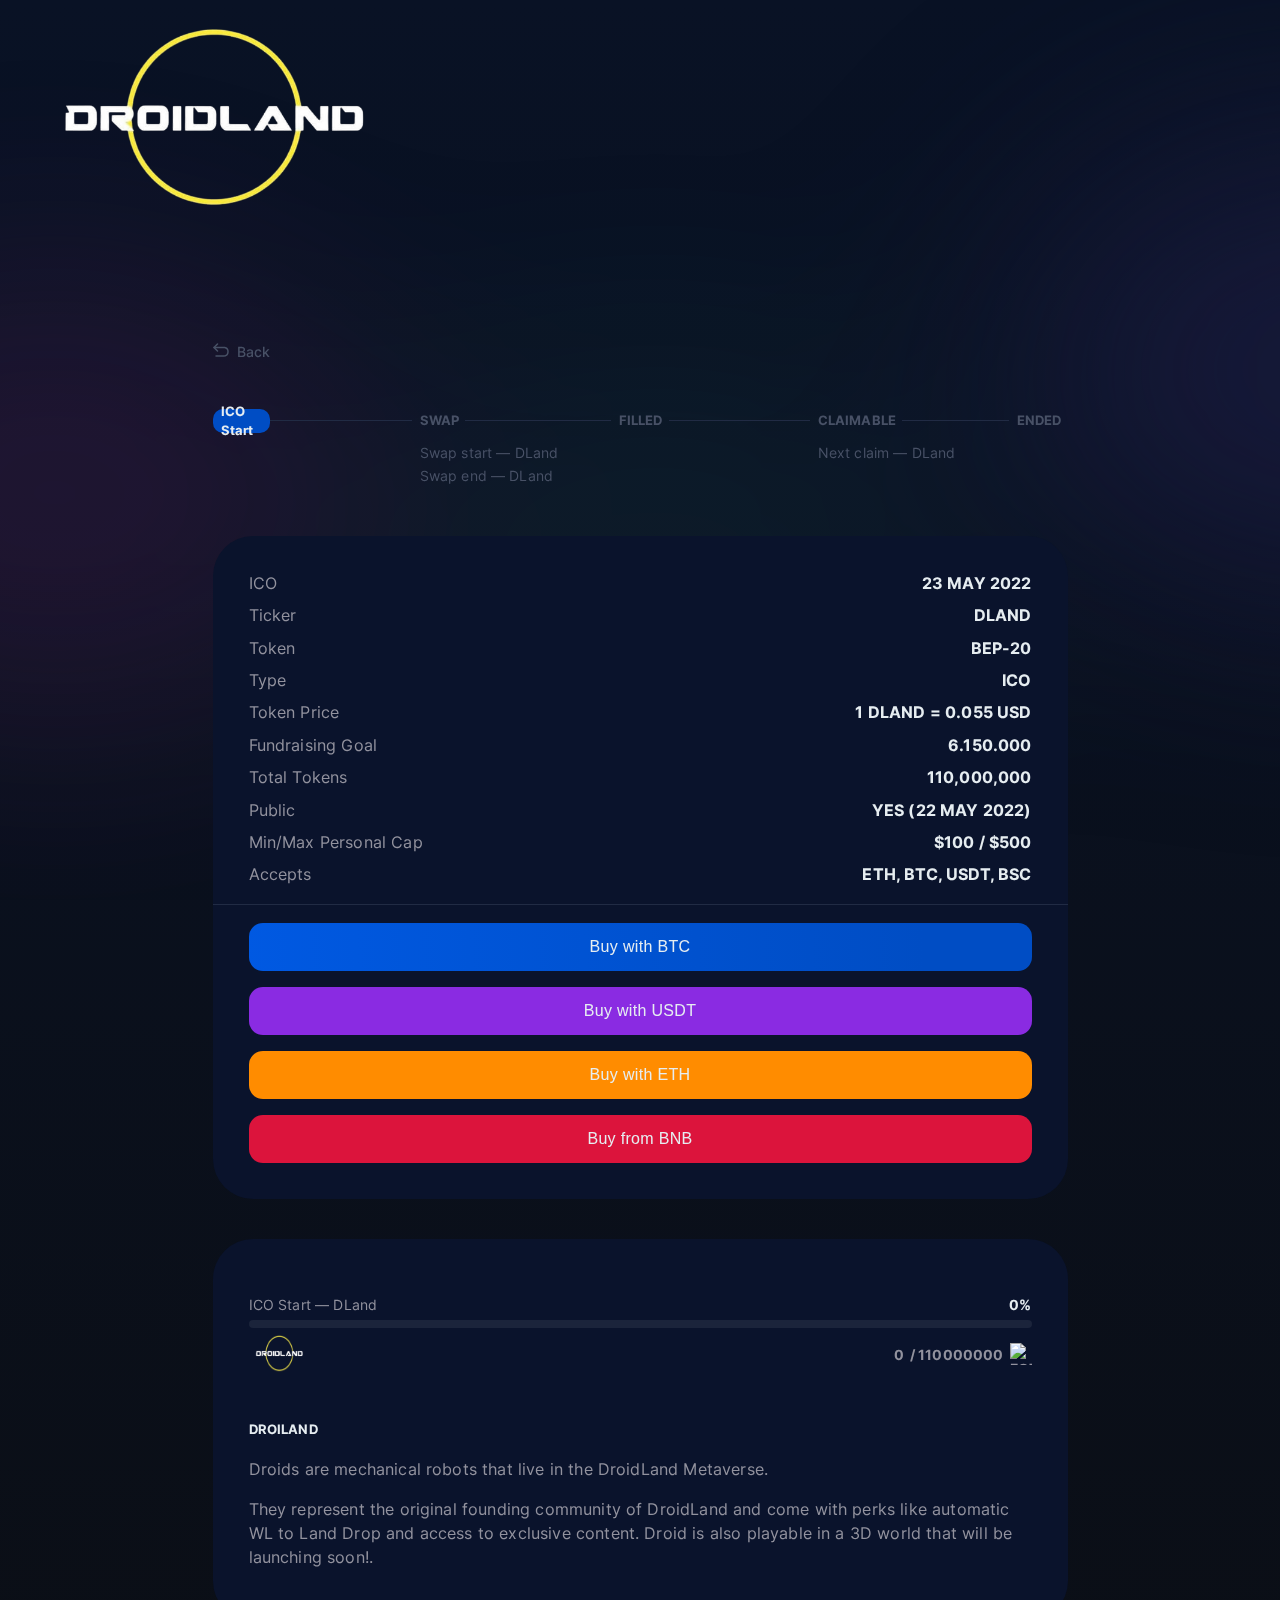
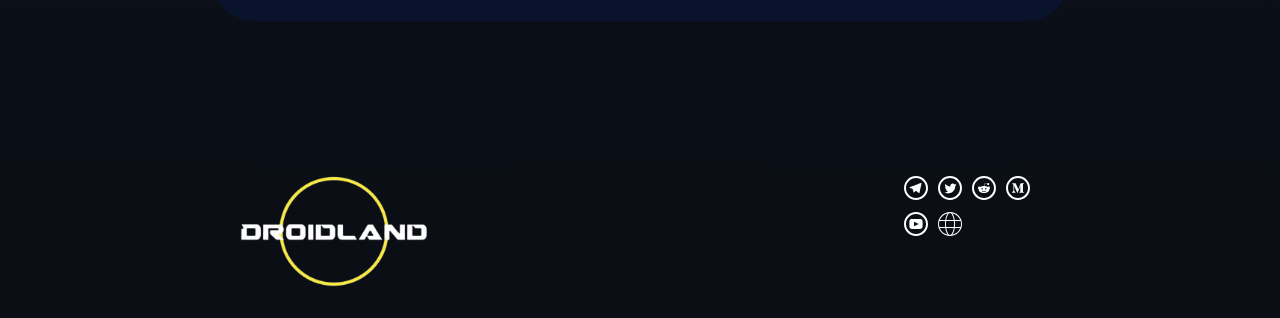
==== commit b662efa4: "update date" ====
--- a/presale/index.html
+++ b/presale/index.html
@@ -141,7 +141,7 @@
                                                 <div class="project-info__list">
                                                     <div class="project-info__list-item">
                                                         <div class="project-info__list-key">ICO</div>
-                                                        <div class="project-info__list-value">22MAY 2022</div>
+                                                        <div class="project-info__list-value">23 MAY 2022</div>
                                                     </div>
                                                     <div class="project-info__list-item">
                                                         <div class="project-info__list-key">Ticker</div>
